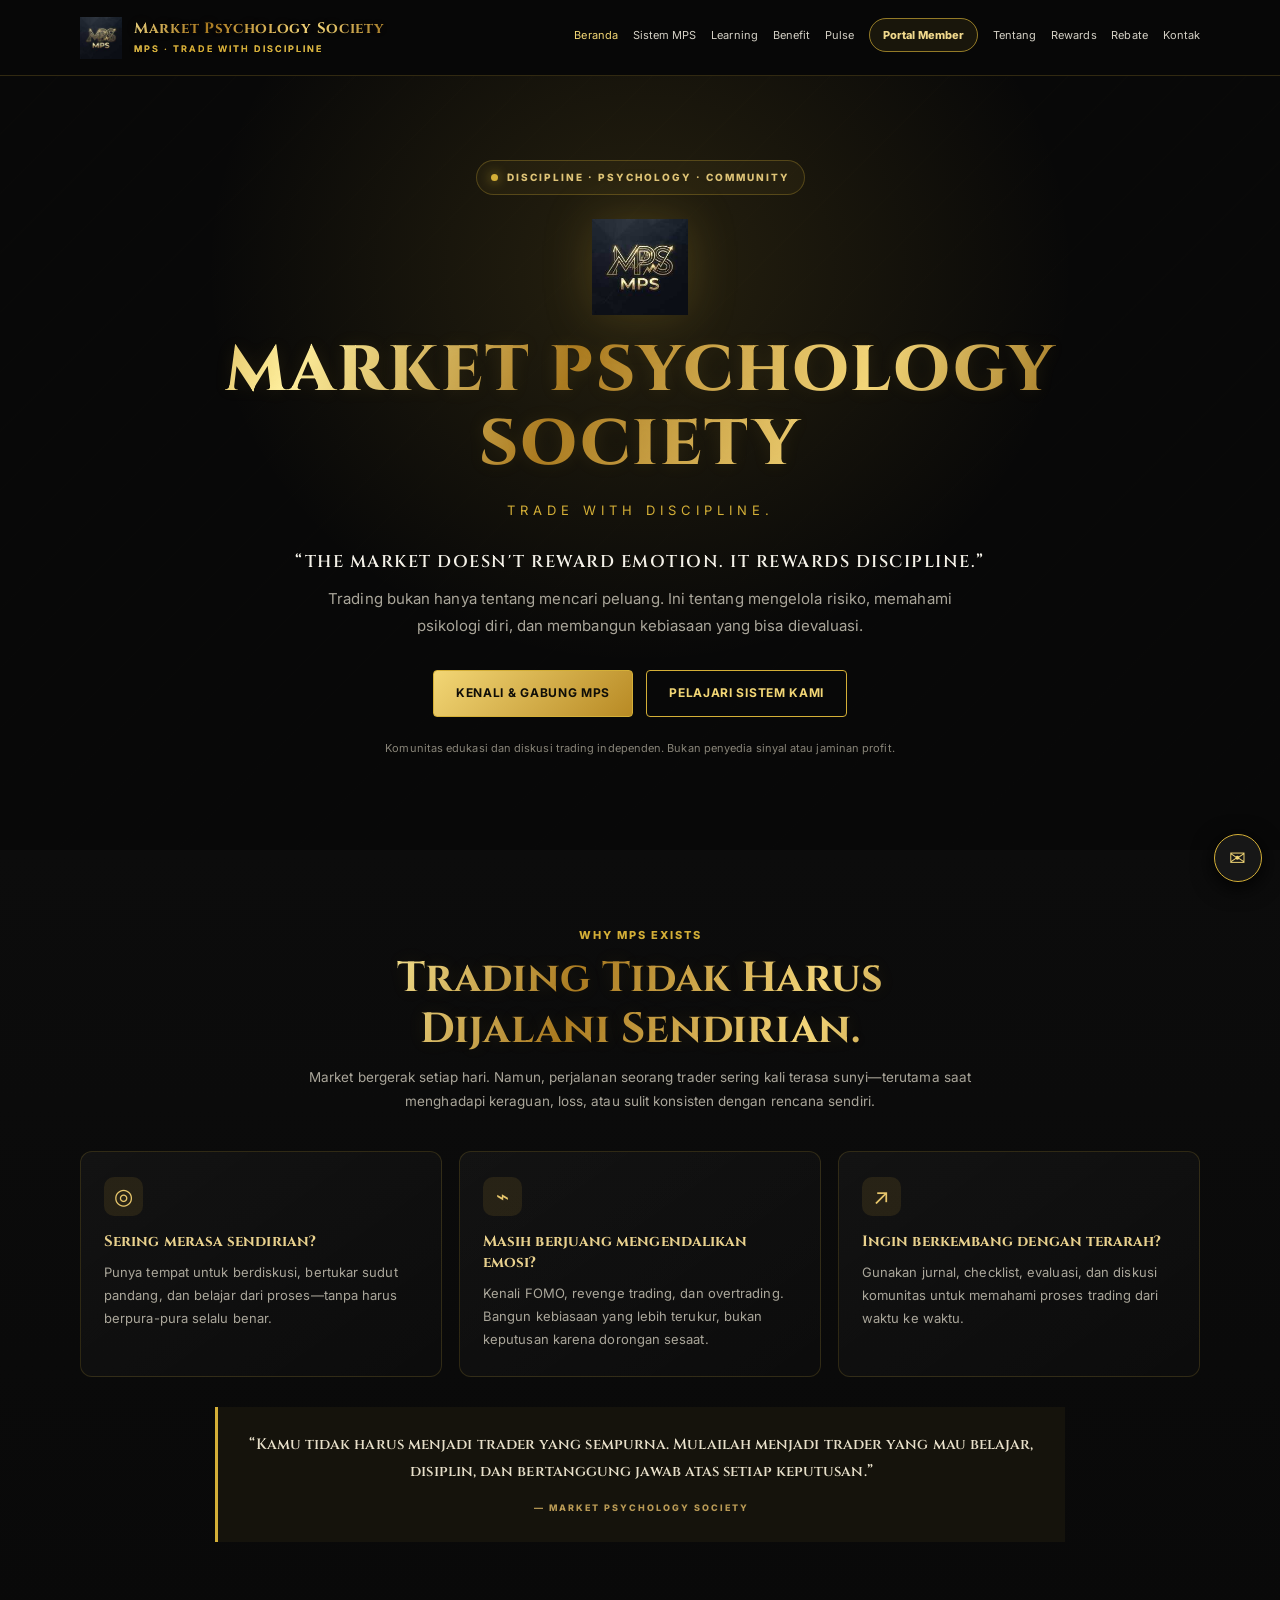
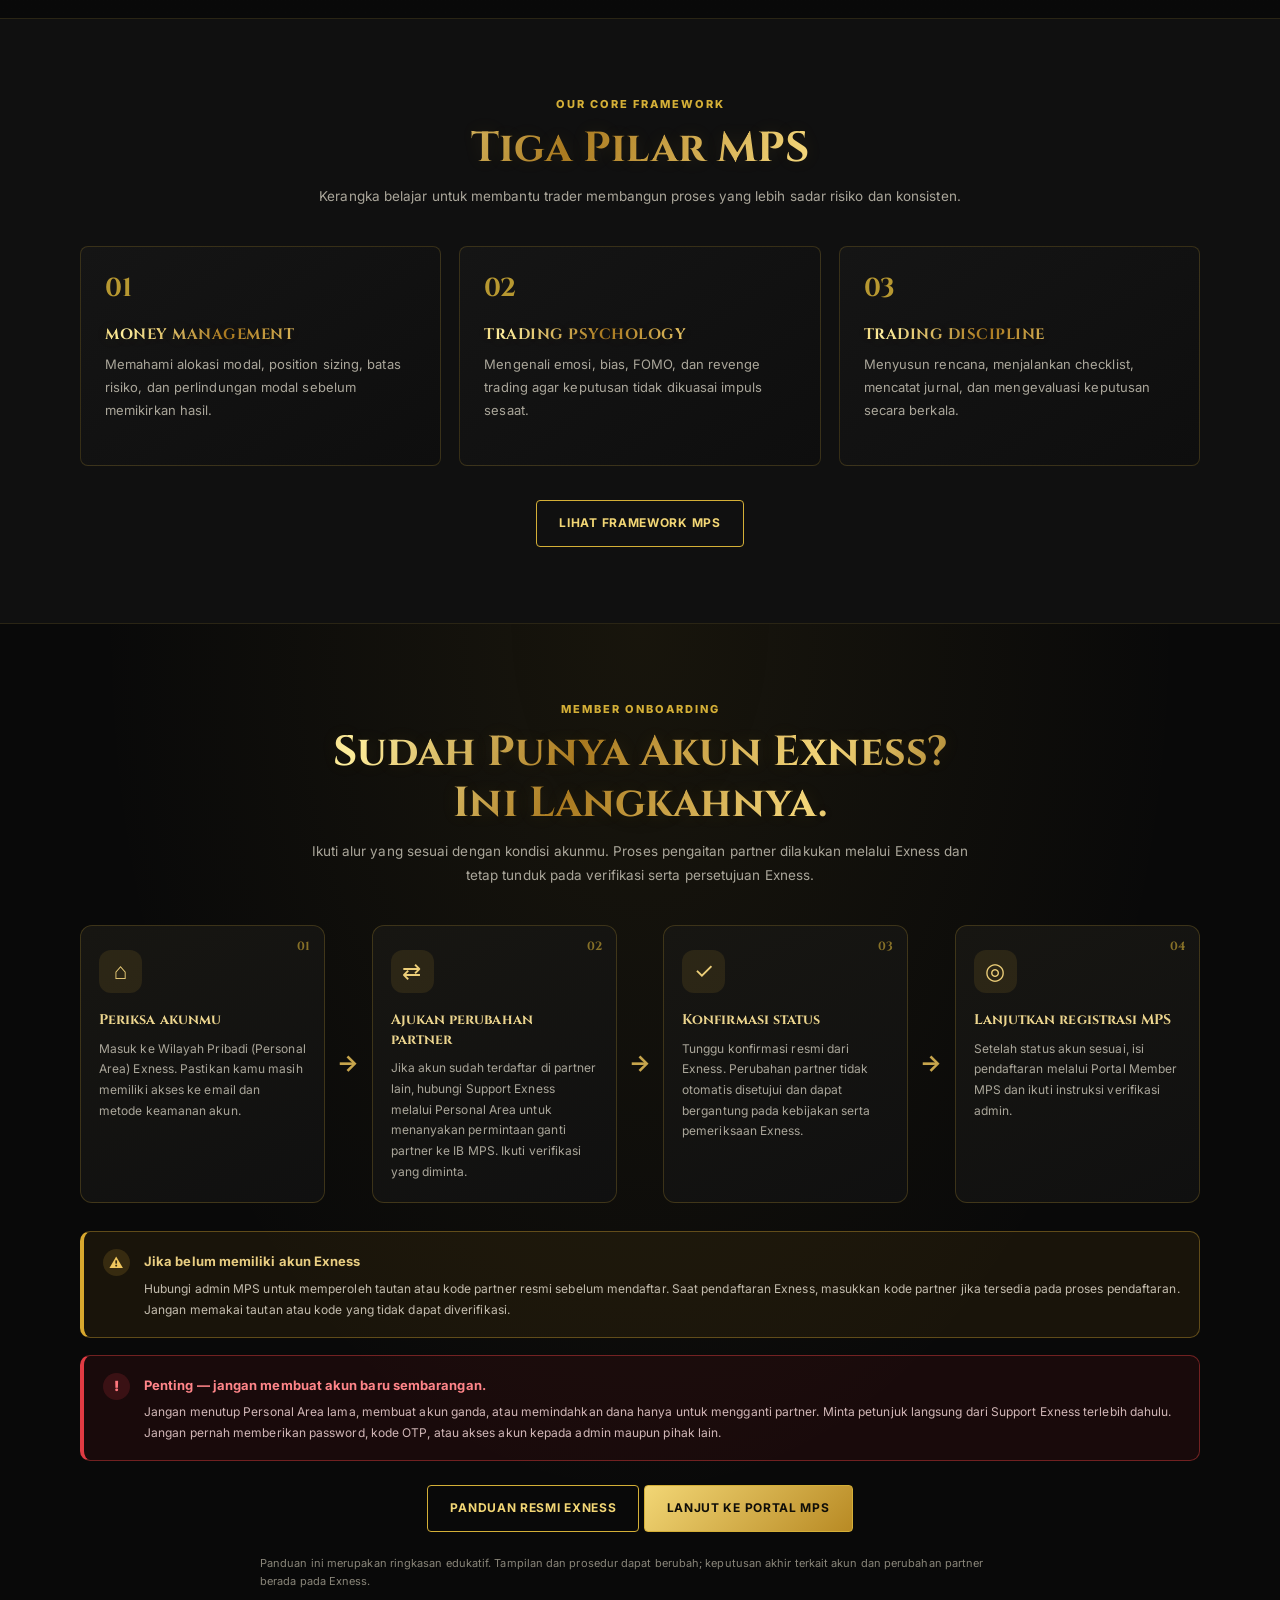
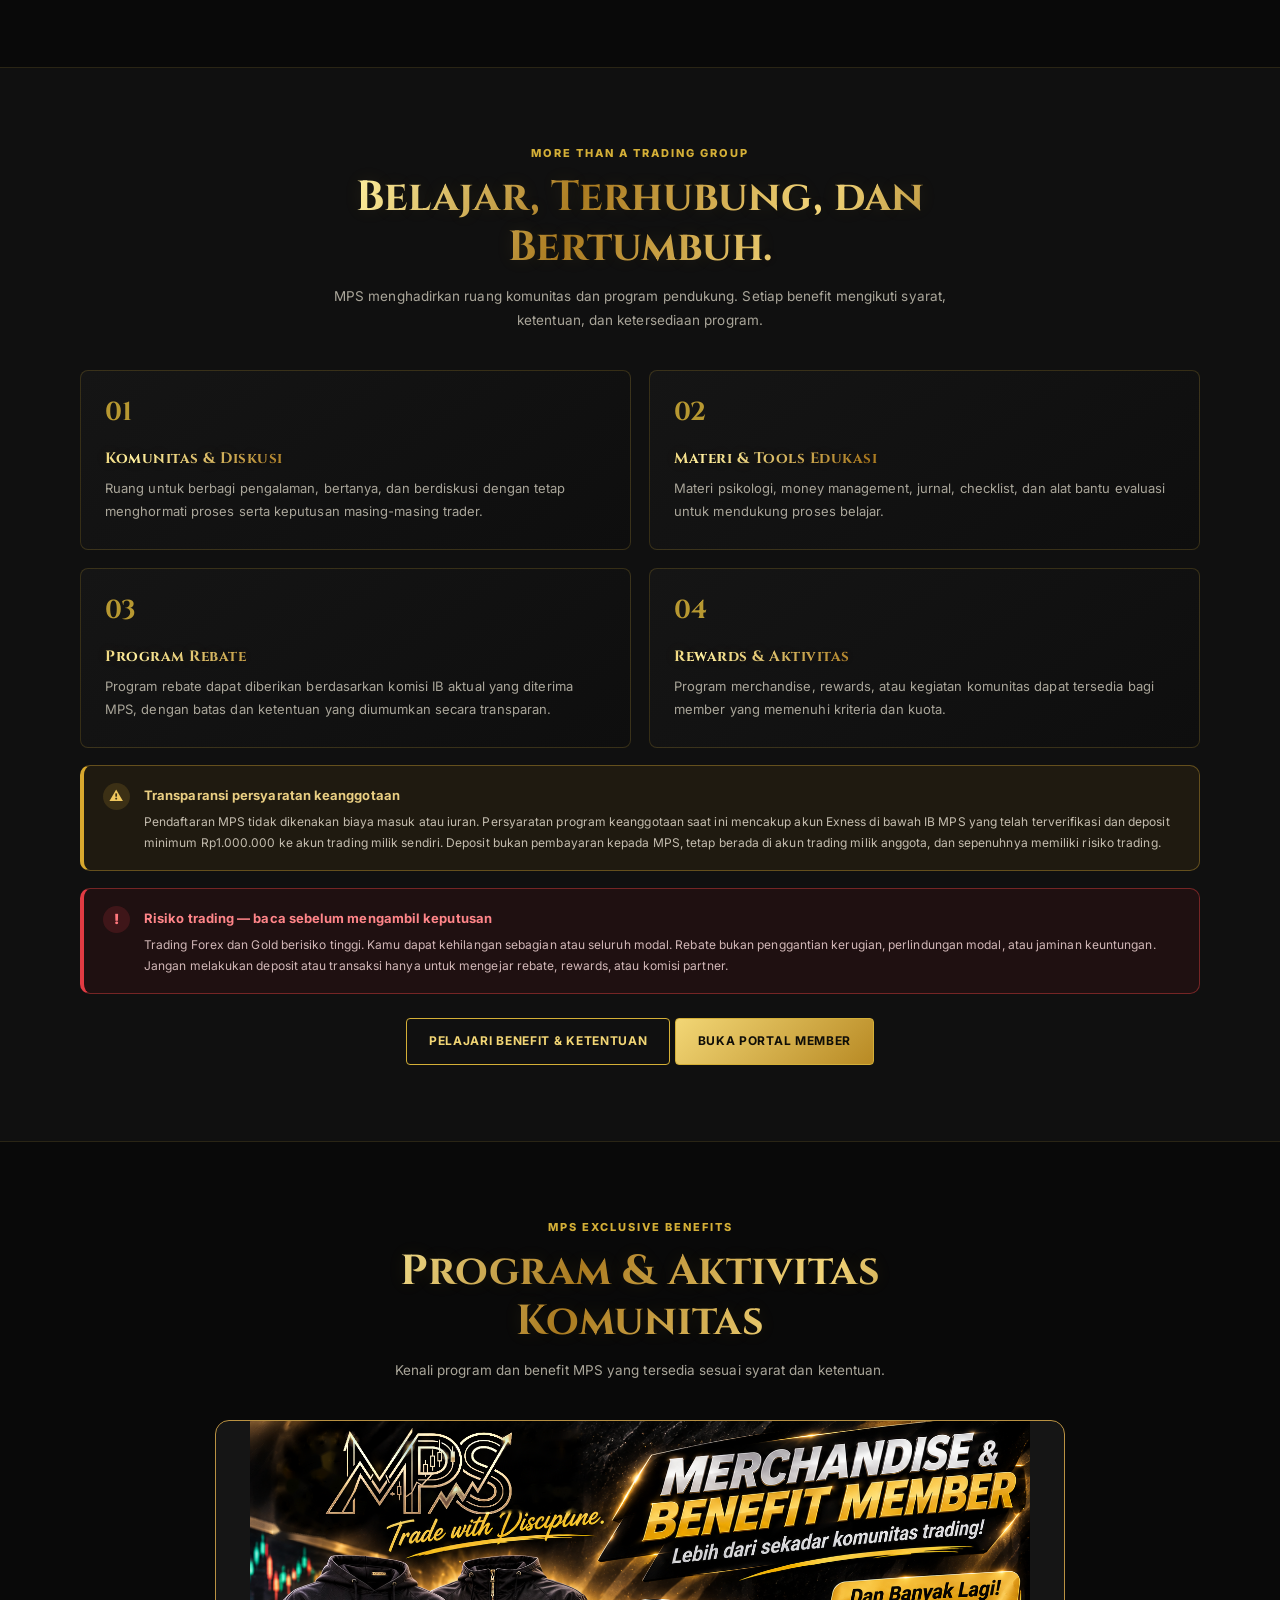
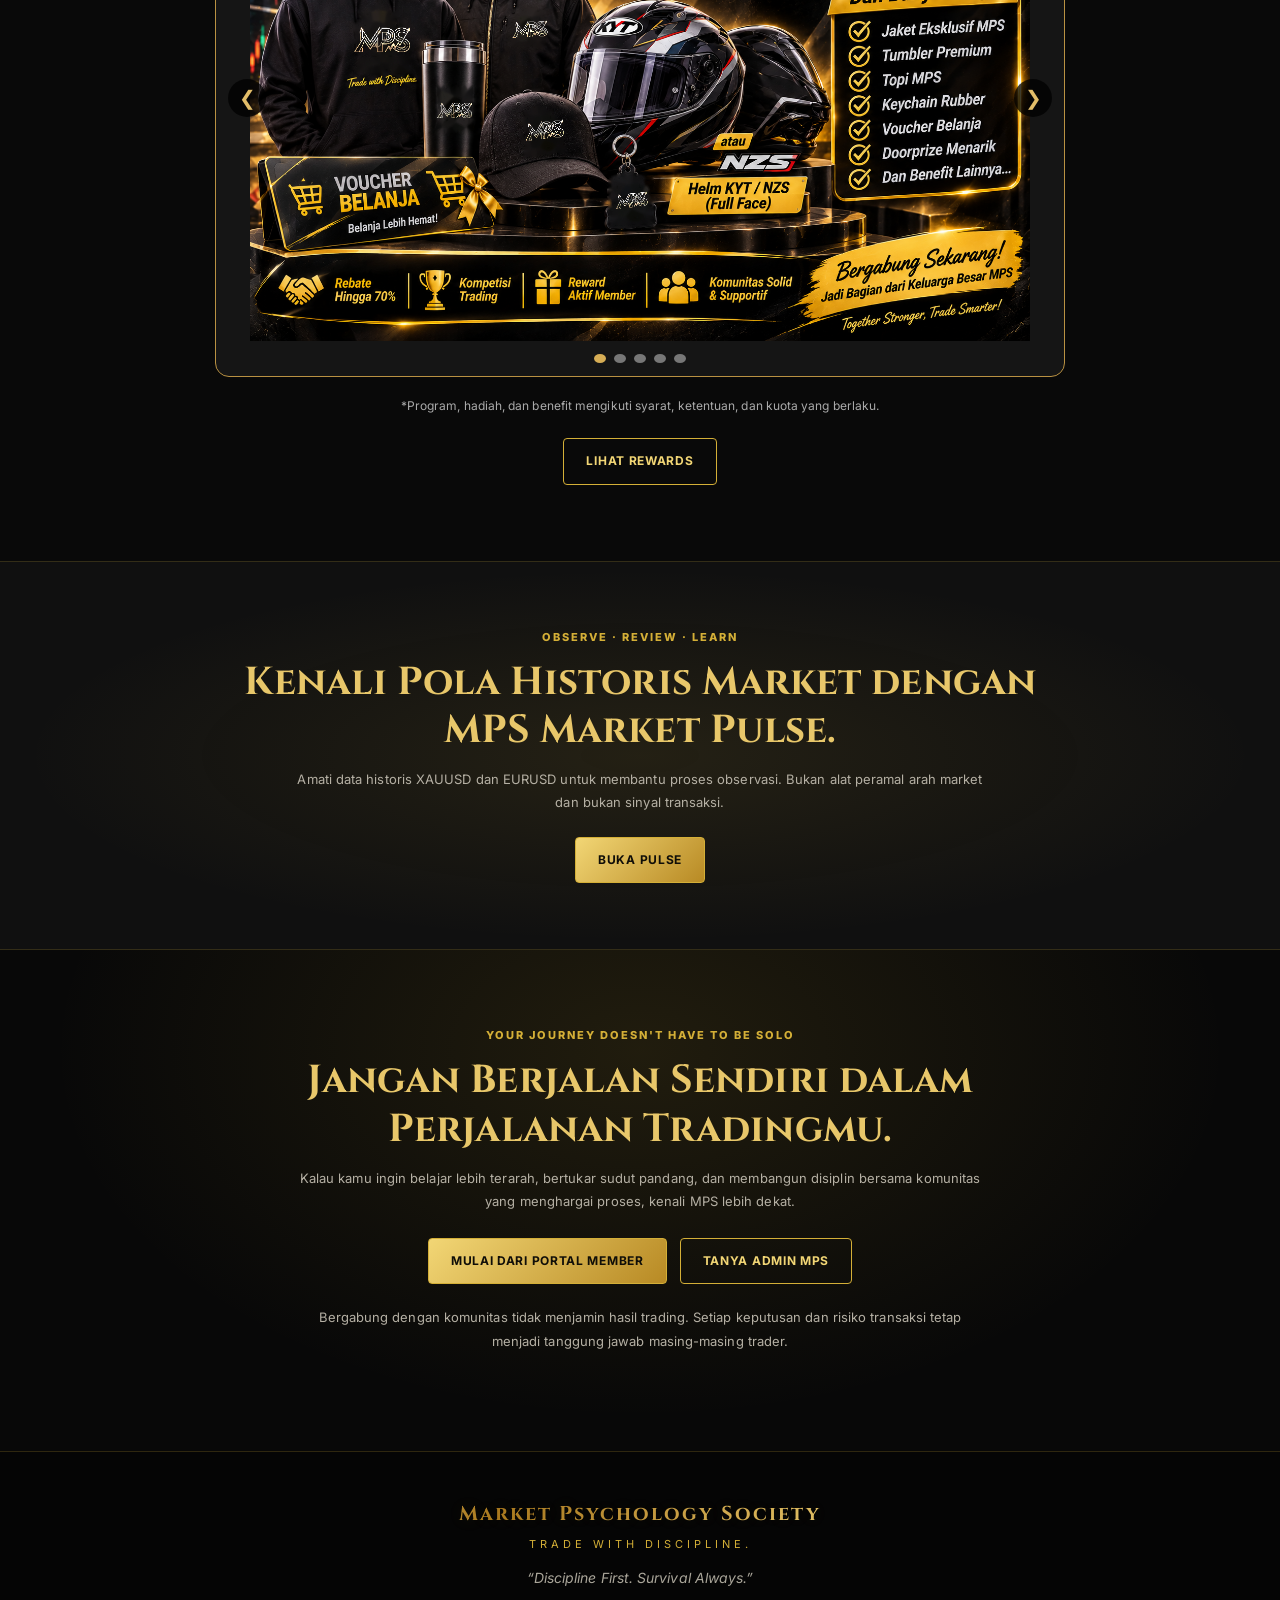
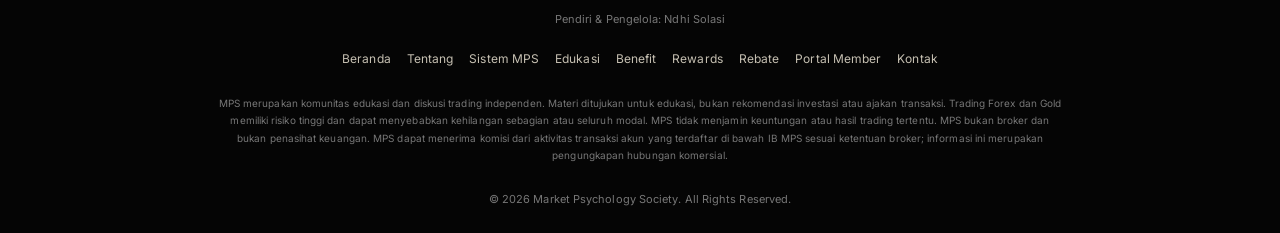
==== index.html @ 280218fa "Gate index.html behind official MPS member access" ====
<!DOCTYPE html>
<html lang="id">
<head>
  <meta charset="UTF-8">
  <meta name="viewport" content="width=device-width, initial-scale=1">
  <meta name="description" content="Market Psychology Society — komunitas edukasi trading yang berfokus pada money management, psikologi, disiplin, dan pertumbuhan bersama.">
  <meta name="theme-color" content="#080808">
  <title>Market Psychology Society | Trade with Discipline</title>
  <link rel="icon" href="assets/favicon.svg?v=20261104-2" type="image/svg+xml">
  <link rel="stylesheet" href="css/style.css?v=mps-home-redesign-1">
</head>
<body>
<nav class="navbar" aria-label="Navigasi utama">
  <a href="index.html" class="nav-brand"><img src="assets/logo.svg?v=20261104-2" alt=""><span><strong>Market Psychology Society</strong><small>MPS · TRADE WITH DISCIPLINE</small></span></a>
  <button class="nav-toggle" id="navToggle" aria-label="Buka menu" aria-expanded="false" aria-controls="navLinks">☰</button>
  <ul class="nav-links" id="navLinks">
    <li><a class="active" href="index.html">Beranda</a></li>
    <li><a href="system.html">Sistem MPS</a></li>
    <li><a href="education.html">Learning</a></li>
    <li><a href="membership.html">Benefit</a></li>
    <li><a href="heatmap.html">Pulse</a></li>
    <li><a class="nav-join" href="member-portal.html">Portal Member</a></li>
    <li><a href="about.html">Tentang</a></li>
    <li><a href="rewards.html">Rewards</a></li>
    <li><a href="rebate.html">Rebate</a></li>
    <li><a href="contact.html">Kontak</a></li>
  </ul>
</nav>

<header class="hero mps-home-hero">
  <div class="hero-content reveal">
    <div class="hero-kicker"><span></span> DISCIPLINE · PSYCHOLOGY · COMMUNITY</div>
    <img src="assets/logo.svg?v=20261104-2" alt="Logo Market Psychology Society" class="hero-logo">
    <h1>MARKET PSYCHOLOGY<br>SOCIETY</h1>
    <div class="tagline">TRADE WITH DISCIPLINE.</div>
    <p class="headline">“THE MARKET DOESN'T REWARD EMOTION. IT REWARDS DISCIPLINE.”</p>
    <p class="desc">Trading bukan hanya tentang mencari peluang. Ini tentang mengelola risiko, memahami psikologi diri, dan membangun kebiasaan yang bisa dievaluasi.</p>
    <div class="hero-btns">
      <a href="member-portal.html" class="btn btn-gold">Kenali & Gabung MPS</a>
      <a href="system.html" class="btn btn-outline">Pelajari Sistem Kami</a>
    </div>
    <p class="hero-footnote">Komunitas edukasi dan diskusi trading independen. Bukan penyedia sinyal atau jaminan profit.</p>
  </div>
</header>

<main>
<section class="mps-intro-section">
  <div class="container">
    <div class="section-head">
      <div class="eyebrow">WHY MPS EXISTS</div>
      <h2>Trading Tidak Harus Dijalani Sendirian.</h2>
      <p>Market bergerak setiap hari. Namun, perjalanan seorang trader sering kali terasa sunyi—terutama saat menghadapi keraguan, loss, atau sulit konsisten dengan rencana sendiri.</p>
    </div>
    <div class="mps-hook-grid">
      <article class="mps-hook-card"><span class="mps-hook-icon">◎</span><h3>Sering merasa sendirian?</h3><p>Punya tempat untuk berdiskusi, bertukar sudut pandang, dan belajar dari proses—tanpa harus berpura-pura selalu benar.</p></article>
      <article class="mps-hook-card"><span class="mps-hook-icon">⌁</span><h3>Masih berjuang mengendalikan emosi?</h3><p>Kenali FOMO, revenge trading, dan overtrading. Bangun kebiasaan yang lebih terukur, bukan keputusan karena dorongan sesaat.</p></article>
      <article class="mps-hook-card"><span class="mps-hook-icon">↗</span><h3>Ingin berkembang dengan terarah?</h3><p>Gunakan jurnal, checklist, evaluasi, dan diskusi komunitas untuk memahami proses trading dari waktu ke waktu.</p></article>
    </div>
    <div class="mps-quote-band"><p>“Kamu tidak harus menjadi trader yang sempurna. Mulailah menjadi trader yang mau belajar, disiplin, dan bertanggung jawab atas setiap keputusan.”</p><span>— MARKET PSYCHOLOGY SOCIETY</span></div>
  </div>
</section>

<section class="mps-pillars-section">
  <div class="container">
    <div class="section-head"><div class="eyebrow">OUR CORE FRAMEWORK</div><h2>Tiga Pilar MPS</h2><p>Kerangka belajar untuk membantu trader membangun proses yang lebih sadar risiko dan konsisten.</p></div>
    <div class="grid grid-3 mps-pillar-grid">
      <article class="card"><div class="card-num">01</div><h3>MONEY MANAGEMENT</h3><p>Memahami alokasi modal, position sizing, batas risiko, dan perlindungan modal sebelum memikirkan hasil.</p></article>
      <article class="card"><div class="card-num">02</div><h3>TRADING PSYCHOLOGY</h3><p>Mengenali emosi, bias, FOMO, dan revenge trading agar keputusan tidak dikuasai impuls sesaat.</p></article>
      <article class="card"><div class="card-num">03</div><h3>TRADING DISCIPLINE</h3><p>Menyusun rencana, menjalankan checklist, mencatat jurnal, dan mengevaluasi keputusan secara berkala.</p></article>
    </div>
    <div class="text-center mt-4"><a href="system.html" class="btn btn-outline">Lihat Framework MPS</a></div>
  </div>
</section>

<section class="mps-exness-section" id="panduan-exness">
  <div class="container">
    <div class="section-head"><div class="eyebrow">MEMBER ONBOARDING</div><h2>Sudah Punya Akun Exness? Ini Langkahnya.</h2><p>Ikuti alur yang sesuai dengan kondisi akunmu. Proses pengaitan partner dilakukan melalui Exness dan tetap tunduk pada verifikasi serta persetujuan Exness.</p></div>
    <div class="mps-route" aria-label="Alur bergabung MPS melalui Exness">
      <article class="mps-route-step"><span class="route-number">01</span><div class="route-symbol">⌂</div><h3>Periksa akunmu</h3><p>Masuk ke Wilayah Pribadi (Personal Area) Exness. Pastikan kamu masih memiliki akses ke email dan metode keamanan akun.</p></article>
      <div class="mps-route-arrow" aria-hidden="true">→</div>
      <article class="mps-route-step"><span class="route-number">02</span><div class="route-symbol">⇄</div><h3>Ajukan perubahan partner</h3><p>Jika akun sudah terdaftar di partner lain, hubungi Support Exness melalui Personal Area untuk menanyakan permintaan ganti partner ke IB MPS. Ikuti verifikasi yang diminta.</p></article>
      <div class="mps-route-arrow" aria-hidden="true">→</div>
      <article class="mps-route-step"><span class="route-number">03</span><div class="route-symbol">✓</div><h3>Konfirmasi status</h3><p>Tunggu konfirmasi resmi dari Exness. Perubahan partner tidak otomatis disetujui dan dapat bergantung pada kebijakan serta pemeriksaan Exness.</p></article>
      <div class="mps-route-arrow" aria-hidden="true">→</div>
      <article class="mps-route-step"><span class="route-number">04</span><div class="route-symbol">◎</div><h3>Lanjutkan registrasi MPS</h3><p>Setelah status akun sesuai, isi pendaftaran melalui Portal Member MPS dan ikuti instruksi verifikasi admin.</p></article>
    </div>
    <div class="mps-soft-alert"><span class="alert-icon">⚠</span><div><strong>Jika belum memiliki akun Exness</strong><p>Hubungi admin MPS untuk memperoleh tautan atau kode partner resmi sebelum mendaftar. Saat pendaftaran Exness, masukkan kode partner jika tersedia pada proses pendaftaran. Jangan memakai tautan atau kode yang tidak dapat diverifikasi.</p></div></div>
    <div class="mps-critical-alert"><span class="alert-icon">!</span><div><strong>Penting — jangan membuat akun baru sembarangan.</strong><p>Jangan menutup Personal Area lama, membuat akun ganda, atau memindahkan dana hanya untuk mengganti partner. Minta petunjuk langsung dari Support Exness terlebih dahulu. Jangan pernah memberikan password, kode OTP, atau akses akun kepada admin maupun pihak lain.</p></div></div>
    <div class="text-center mt-3"><a href="https://get.exness.help/hc/id/articles/360004039971-Mendaftar-akun-Exness" class="btn btn-outline" target="_blank" rel="noopener">Panduan Resmi Exness</a> <a href="member-portal.html" class="btn btn-gold">Lanjut ke Portal MPS</a></div>
    <p class="mps-source-note">Panduan ini merupakan ringkasan edukatif. Tampilan dan prosedur dapat berubah; keputusan akhir terkait akun dan perubahan partner berada pada Exness.</p>
  </div>
</section>

<section class="mps-benefits-section">
  <div class="container">
    <div class="section-head"><div class="eyebrow">MORE THAN A TRADING GROUP</div><h2>Belajar, Terhubung, dan Bertumbuh.</h2><p>MPS menghadirkan ruang komunitas dan program pendukung. Setiap benefit mengikuti syarat, ketentuan, dan ketersediaan program.</p></div>
    <div class="grid grid-2 mps-benefit-grid">
      <article class="card"><div class="card-num">01</div><h3>Komunitas & Diskusi</h3><p>Ruang untuk berbagi pengalaman, bertanya, dan berdiskusi dengan tetap menghormati proses serta keputusan masing-masing trader.</p></article>
      <article class="card"><div class="card-num">02</div><h3>Materi & Tools Edukasi</h3><p>Materi psikologi, money management, jurnal, checklist, dan alat bantu evaluasi untuk mendukung proses belajar.</p></article>
      <article class="card"><div class="card-num">03</div><h3>Program Rebate</h3><p>Program rebate dapat diberikan berdasarkan komisi IB aktual yang diterima MPS, dengan batas dan ketentuan yang diumumkan secara transparan.</p></article>
      <article class="card"><div class="card-num">04</div><h3>Rewards & Aktivitas</h3><p>Program merchandise, rewards, atau kegiatan komunitas dapat tersedia bagi member yang memenuhi kriteria dan kuota.</p></article>
    </div>
    <div class="mps-soft-alert"><span class="alert-icon">⚠</span><div><strong>Transparansi persyaratan keanggotaan</strong><p>Pendaftaran MPS tidak dikenakan biaya masuk atau iuran. Persyaratan program keanggotaan saat ini mencakup akun Exness di bawah IB MPS yang telah terverifikasi dan deposit minimum Rp1.000.000 ke akun trading milik sendiri. Deposit bukan pembayaran kepada MPS, tetap berada di akun trading milik anggota, dan sepenuhnya memiliki risiko trading.</p></div></div>
    <div class="mps-critical-alert"><span class="alert-icon">!</span><div><strong>Risiko trading — baca sebelum mengambil keputusan</strong><p>Trading Forex dan Gold berisiko tinggi. Kamu dapat kehilangan sebagian atau seluruh modal. Rebate bukan penggantian kerugian, perlindungan modal, atau jaminan keuntungan. Jangan melakukan deposit atau transaksi hanya untuk mengejar rebate, rewards, atau komisi partner.</p></div></div>
    <div class="text-center mt-3"><a href="membership.html" class="btn btn-outline">Pelajari Benefit & Ketentuan</a> <a href="member-portal.html" class="btn btn-gold">Buka Portal Member</a></div>
  </div>
</section>

<section class="mps-gallery">
  <div class="container">
    <div class="section-head"><div class="eyebrow">MPS EXCLUSIVE BENEFITS</div><h2>Program & Aktivitas Komunitas</h2><p>Kenali program dan benefit MPS yang tersedia sesuai syarat dan ketentuan.</p></div>
    <div class="mps-slider" id="mpsSlider">
      <div class="mps-slides">
        <img src="assets/MPS_logo_baru_1.png" alt="Program dan merchandise MPS">
        <img src="assets/MPS_logo_baru_2.png" alt="Program dan merchandise MPS">
        <img src="assets/MPS_logo_baru_3.png" alt="Program dan merchandise MPS">
        <img src="assets/MPS_logo_baru_4.png" alt="Program dan merchandise MPS">
        <img src="assets/MPS_logo_baru_5.png" alt="Voucher dan hadiah program MPS">
      </div>
      <button class="mps-arrow mps-prev" type="button" aria-label="Gambar sebelumnya">&#10094;</button>
      <button class="mps-arrow mps-next" type="button" aria-label="Gambar berikutnya">&#10095;</button>
      <div class="mps-dots"></div>
    </div>
    <p class="mps-gallery-note">*Program, hadiah, dan benefit mengikuti syarat, ketentuan, dan kuota yang berlaku.</p>
    <div class="text-center"><a href="rewards.html" class="btn btn-outline">Lihat Rewards</a></div>
  </div>
</section>

<section class="mps-pulse-section">
  <div class="container text-center">
    <div class="eyebrow">OBSERVE · REVIEW · LEARN</div>
    <h2>Kenali Pola Historis Market dengan MPS Market Pulse.</h2>
    <p>Amati data historis XAUUSD dan EURUSD untuk membantu proses observasi. Bukan alat peramal arah market dan bukan sinyal transaksi.</p>
    <a href="heatmap.html" class="btn btn-gold">Buka Pulse</a>
  </div>
</section>

<section class="mps-final-cta">
  <div class="container text-center">
    <div class="eyebrow">YOUR JOURNEY DOESN'T HAVE TO BE SOLO</div>
    <h2>Jangan Berjalan Sendiri dalam Perjalanan Tradingmu.</h2>
    <p>Kalau kamu ingin belajar lebih terarah, bertukar sudut pandang, dan membangun disiplin bersama komunitas yang menghargai proses, kenali MPS lebih dekat.</p>
    <div class="hero-btns"><a href="member-portal.html" class="btn btn-gold">Mulai dari Portal Member</a><a href="contact.html" class="btn btn-outline">Tanya Admin MPS</a></div>
    <p class="mps-source-note">Bergabung dengan komunitas tidak menjamin hasil trading. Setiap keputusan dan risiko transaksi tetap menjadi tanggung jawab masing-masing trader.</p>
  </div>
</section>
</main>

<footer class="footer">
  <div class="footer-brand" data-brand="name">Market Psychology Society</div>
  <div class="footer-tag" data-brand="tagline">TRADE WITH DISCIPLINE.</div>
  <div class="footer-quote">“Discipline First. Survival Always.”</div>
  <div class="footer-copy">Pendiri &amp; Pengelola: Ndhi Solasi</div>
  <div class="footer-links"><a href="index.html">Beranda</a><a href="about.html">Tentang</a><a href="system.html">Sistem MPS</a><a href="education.html">Edukasi</a><a href="membership.html">Benefit</a><a href="rewards.html">Rewards</a><a href="rebate.html">Rebate</a><a href="member-portal.html">Portal Member</a><a href="contact.html">Kontak</a></div>
  <p class="footer-disclaimer">MPS merupakan komunitas edukasi dan diskusi trading independen. Materi ditujukan untuk edukasi, bukan rekomendasi investasi atau ajakan transaksi. Trading Forex dan Gold memiliki risiko tinggi dan dapat menyebabkan kehilangan sebagian atau seluruh modal. MPS tidak menjamin keuntungan atau hasil trading tertentu. MPS bukan broker dan bukan penasihat keuangan. MPS dapat menerima komisi dari aktivitas transaksi akun yang terdaftar di bawah IB MPS sesuai ketentuan broker; informasi ini merupakan pengungkapan hubungan komersial.</p>
  <div class="footer-copy" id="year">© 2026 Market Psychology Society. All Rights Reserved.</div>
</footer>
<div class="float-chat"><a href="mailto:ndhisolasi.music@gmail.com" aria-label="Hubungi MPS melalui Email">✉</a></div>
<script src="config.js"></script>
<script src="js/main.js"></script>
</body>
</html>
---- css/style.css ----
@import url('https://fonts.googleapis.com/css2?family=Cinzel:wght@600;700;800&family=Inter:wght@400;500;600;700;800&display=swap');
:root{--bg:#080808;--panel:#111;--panel2:#171717;--gold:#d4af37;--gold2:#f2d675;--text:#f4f1e8;--muted:#aaa69a;--line:rgba(212,175,55,.2);--max:1120px;--head:'Cinzel',serif;--body:'Inter',sans-serif}
*{box-sizing:border-box}html{scroll-behavior:smooth}body{margin:0;background:var(--bg);color:var(--text);font:400 15px/1.7 var(--body)}a{color:inherit;text-decoration:none}img{max-width:100%;display:block}button,input,textarea,select{font:inherit}.container{width:min(var(--max),calc(100% - 40px));margin:auto}.navbar{height:76px;position:sticky;top:0;z-index:20;display:flex;align-items:center;justify-content:space-between;padding:0 max(20px,calc((100% - var(--max))/2));background:rgba(8,8,8,.94);border-bottom:1px solid var(--line);backdrop-filter:blur(14px)}.nav-brand{display:flex;align-items:center;gap:10px;font:700 20px var(--head);letter-spacing:2px;color:var(--gold2)}.nav-brand img{width:42px;height:42px}.nav-links{display:flex;align-items:center;gap:19px;list-style:none;padding:0;margin:0}.nav-links a{font-size:12px;color:#d4d0c5;transition:.2s}.nav-links a:hover,.nav-links a.active{color:var(--gold2)}.nav-toggle{display:none;background:none;border:1px solid var(--line);color:var(--gold2);border-radius:8px;padding:7px 11px;font-size:20px}.hero{min-height:610px;display:grid;place-items:center;text-align:center;padding:90px 20px;background:radial-gradient(ellipse at 50% 25%,rgba(212,175,55,.15),transparent 48%),linear-gradient(rgba(8,8,8,.7),rgba(8,8,8,.98)),repeating-linear-gradient(135deg,transparent 0 40px,rgba(212,175,55,.025) 41px 42px)}.hero-content{max-width:850px}.hero-logo{width:112px;margin:0 auto 22px;filter:drop-shadow(0 0 24px rgba(212,175,55,.2))}.hero h1{font:800 clamp(32px,6vw,64px)/1.15 var(--head);letter-spacing:2px;margin:0;color:var(--gold2)}.tagline{letter-spacing:5px;font-size:13px;color:var(--gold);margin:17px 0}.headline{font:600 clamp(13px,2vw,17px) var(--head);letter-spacing:1.5px;margin:28px 0 12px}.desc{color:var(--muted);max-width:680px;margin:0 auto}.hero-btns{display:flex;justify-content:center;gap:13px;flex-wrap:wrap;margin-top:30px}.btn{display:inline-flex;justify-content:center;align-items:center;padding:12px 22px;border-radius:4px;font-weight:700;font-size:12px;letter-spacing:.7px;text-transform:uppercase;border:1px solid var(--gold);transition:.2s;cursor:pointer}.btn-gold{background:linear-gradient(135deg,var(--gold2),#b88a24);color:#100e08}.btn-outline{color:var(--gold2);background:transparent}.btn:hover{transform:translateY(-2px);box-shadow:0 8px 24px rgba(212,175,55,.13)}section{padding:76px 0}.section-head{text-align:center;max-width:720px;margin:0 auto 38px}.eyebrow,.badge{color:var(--gold);font-size:11px;font-weight:800;letter-spacing:2px;text-transform:uppercase}.section-head h2,.page-head h1{font:700 clamp(27px,4vw,42px)/1.2 var(--head);margin:10px 0;color:var(--gold2)}.section-head p,.muted{color:var(--muted)}.grid{display:grid;gap:18px}.grid-2{grid-template-columns:repeat(2,minmax(0,1fr))}.grid-3{grid-template-columns:repeat(3,minmax(0,1fr))}.card{background:linear-gradient(145deg,#151515,#0e0e0e);border:1px solid var(--line);padding:27px;border-radius:8px}.card-num{font:700 26px var(--head);color:var(--gold);opacity:.85}.card h3{font:700 16px var(--head);color:var(--gold2);letter-spacing:.5px}.card p{color:var(--muted);margin-bottom:0}.page-head{text-align:center;padding:75px 20px 55px;background:radial-gradient(ellipse at top,rgba(212,175,55,.12),transparent 60%);border-bottom:1px solid var(--line)}.page-head p{color:var(--muted);max-width:720px;margin:12px auto 0}.content{max-width:850px;margin:auto}.content h2,.content h3{color:var(--gold2);font-family:var(--head)}.content p,.content li{color:#c7c2b6}.content ul{padding-left:22px}.notice{border-left:3px solid var(--gold);background:rgba(212,175,55,.07);padding:17px 20px;color:#d7d0bc;border-radius:0 6px 6px 0;margin:22px 0}.pill{display:inline-block;border:1px solid var(--line);padding:5px 10px;border-radius:30px;color:var(--gold2);font-size:11px}.text-center{text-align:center}.mt-3{margin-top:24px}.mt-4{margin-top:34px}.split{display:grid;grid-template-columns:1.2fr .8fr;gap:30px;align-items:start}.form-card{max-width:720px;margin:auto;background:var(--panel);border:1px solid var(--line);padding:28px;border-radius:8px}.field{margin-bottom:17px}.field label{display:block;font-weight:600;font-size:13px;margin-bottom:6px}.field input,.field textarea,.field select{width:100%;background:#090909;color:var(--text);border:1px solid #39352a;border-radius:5px;padding:12px;outline:none}.field input:focus,.field textarea:focus,.field select:focus{border-color:var(--gold)}.field textarea{min-height:110px;resize:vertical}.checkline{display:flex;gap:10px;align-items:flex-start;color:var(--muted);font-size:12px}.checkline input{margin-top:5px}.form-message{margin-top:16px;padding:12px;border-radius:5px;display:none}.form-message.show{display:block}.form-message.info{background:#18202a;color:#cfe1f4}.form-message.error{background:#2a1717;color:#ffcccc}.form-message.success{background:#14251a;color:#c8f0d2}.contact-link{display:block;padding:15px;border:1px solid var(--line);border-radius:6px;margin:10px 0;color:var(--gold2)}.float-chat{position:fixed;right:18px;bottom:18px;z-index:15}.float-chat a{display:grid;place-items:center;width:48px;height:48px;border-radius:50%;background:#171717;border:1px solid var(--gold);color:var(--gold2);font-size:20px;box-shadow:0 5px 22px #000}.footer{padding:48px 20px 25px;border-top:1px solid var(--line);background:#050505;text-align:center}.footer-brand{font:700 20px var(--head);color:var(--gold2);letter-spacing:2px}.footer-tag{font-size:11px;letter-spacing:4px;color:var(--gold);margin-top:8px}.footer-quote{color:var(--muted);font-style:italic;margin:12px 0 20px}.footer-links{display:flex;justify-content:center;gap:16px;flex-wrap:wrap;margin:20px auto}.footer-links a{font-size:12px;color:#c6c0b2}.footer-disclaimer{max-width:850px;margin:25px auto;color:#777;font-size:10px;line-height:1.7}.footer-copy{font-size:11px;color:#777}.reveal{animation:fade .7s ease both}@keyframes fade{from{opacity:0;transform:translateY(12px)}to{opacity:1;transform:none}}:focus-visible{outline:2px solid var(--gold2);outline-offset:3px}
@media(max-width:900px){.nav-toggle{display:block}.nav-links{display:none;position:absolute;top:75px;left:0;right:0;background:#0b0b0b;border-bottom:1px solid var(--line);padding:15px 22px 22px;flex-direction:column;align-items:flex-start;gap:13px}.nav-links.open{display:flex}.grid-3{grid-template-columns:1fr 1fr}.navbar{padding:0 20px}}
@media(max-width:620px){.container{width:min(100% - 30px,var(--max))}.hero{min-height:560px;padding:70px 18px}.grid-2,.grid-3,.split{grid-template-columns:1fr}section{padding:58px 0}.card{padding:22px}.form-card{padding:20px}.tagline{letter-spacing:3px}.footer-links{gap:12px}}
@media(prefers-reduced-motion:reduce){*,*::before,*::after{scroll-behavior:auto!important;animation-duration:.01ms!important;animation-iteration-count:1!important;transition-duration:.01ms!important}}
/* MPS CAROUSEL */
.mps-slider {
  position: relative;
  width: 100%;
  max-width: 850px;
  margin: 0 auto 18px;
  overflow: hidden;
  border: 1px solid #b99142;
  border-radius: 14px;
  background: #151515;
}

.mps-slides {
  display: flex;
  width: 100%;
  transition: transform .6s ease;
}

.mps-slides img {
  flex: 0 0 100%;
  min-width: 100%;
  width: 100%;
  height: auto;
  max-height: 520px;
  object-fit: contain;
  display: block;
}

.mps-arrow {
  position: absolute;
  top: 50%;
  transform: translateY(-50%);
  z-index: 2;
  border: 0;
  border-radius: 50%;
  width: 38px;
  height: 38px;
  background: rgba(0,0,0,.75);
  color: #e2bd69;
  font-size: 20px;
  cursor: pointer;
}

.mps-prev { left: 12px; }
.mps-next { right: 12px; }

.mps-dots {
  display: flex;
  justify-content: center;
  gap: 8px;
  padding: 13px;
}

.mps-dot {
  width: 9px;
  height: 9px;
  border: 0;
  border-radius: 50%;
  background: #777;
  cursor: pointer;
}

.mps-dot.active {
  background: #d6ad55;
}

.mps-gallery-note {
  text-align: center;
  color: #aaa;
  font-size: 12px;
  margin-bottom: 22px;
}

@media (max-width: 600px) {
  .mps-gallery { padding: 45px 0; }
  .mps-arrow {
    width: 32px;
    height: 32px;
  }
}
/* MPS WARNING BOX */
.mps-warning {
  background: rgba(120, 20, 20, 0.07);
  border: 1px solid rgba(220, 38, 38, 0.55);
  border-left: 4px solid #dc2626;
  border-radius: 10px;
  padding: 16px 18px;
  margin: 24px 0;
  font-size: 0.88rem;
  line-height: 1.7;
}

.mps-warning h3 {
  color: #ef4444;
  font-size: 0.95rem;
  font-weight: 800;
  margin: 0 0 12px;
}

.mps-warning p,
.mps-warning li {
  font-size: 0.84rem;
}

.mps-warning .warning-highlight {
  color: #ef4444;
  font-weight: 800;
}

.mps-warning ul {
  padding-left: 20px;
}

.mps-warning li {
  margin-bottom: 6px;
}


/* MPS GOLD METALLIC SHINE — headings and brand titles only */
.hero h1,
.section-head h2,
.page-head h1,
.card h3,
.content h2,
.content h3,
.nav-brand,
.footer-brand {
  color: #e8c76a;
  background: linear-gradient(
    110deg,
    #8f681d 0%,
    #d5ad4e 18%,
    #fff2b0 34%,
    #c99b35 48%,
    #fff0a0 57%,
    #a97920 72%,
    #f4d77c 88%,
    #9b711f 100%
  );
  background-size: 220% 100%;
  background-position: 100% 50%;
  -webkit-background-clip: text;
  background-clip: text;
  -webkit-text-fill-color: transparent;
  animation: mps-gold-shine 7s ease-in-out infinite;
  text-shadow: 0 0 18px rgba(212, 175, 55, .10);
}

@keyframes mps-gold-shine {
  0%, 15% { background-position: 100% 50%; }
  65%, 100% { background-position: 0% 50%; }
}

@media (prefers-reduced-motion: reduce) {
  .hero h1,
  .section-head h2,
  .page-head h1,
  .card h3,
  .content h2,
  .content h3,
  .nav-brand,
  .footer-brand {
    animation: none;
    background-position: 50% 50%;
  }
}

/* Brand refinement — keep the full society name visible */
.nav-brand{gap:12px;letter-spacing:.5px;max-width:min(48vw,330px)}
.nav-brand span{display:flex;flex-direction:column;line-height:1.2}
.nav-brand strong{font:700 clamp(11px,1.2vw,15px)/1.25 var(--head);letter-spacing:.7px;white-space:normal}
.nav-brand small{font:600 9px/1.5 var(--body);letter-spacing:2px;color:var(--gold);-webkit-text-fill-color:var(--gold);margin-top:3px}
.form-intro{max-width:720px;margin:0 auto 18px;text-align:center;padding:25px 20px;border:1px solid var(--line);border-radius:10px;background:radial-gradient(ellipse at top,rgba(212,175,55,.10),transparent 70%),#101010}
.form-intro h2{font:700 clamp(20px,4vw,29px)/1.25 var(--head);color:var(--gold2);margin:12px 0 8px}
.form-intro p{color:var(--muted);margin:0 auto;max-width:560px}
.form-steps{display:flex;justify-content:center;gap:9px;flex-wrap:wrap;margin-top:18px}
.form-steps span{border:1px solid var(--line);border-radius:30px;padding:6px 11px;font-size:10px;color:var(--muted)}
.form-steps span.active{border-color:var(--gold);color:var(--gold2);background:rgba(212,175,55,.08)}
.form-card{box-shadow:0 18px 55px rgba(0,0,0,.25)}
.form-card .btn:disabled{opacity:.55;cursor:wait;transform:none}
@media(max-width:620px){.nav-brand{max-width:68vw}.nav-brand strong{font-size:10px}.nav-brand img{width:36px;height:36px}}


/* JOIN PAGE — animated membership spotlight */
.join-spotlight{position:relative;isolation:isolate;overflow:hidden;margin:0;padding:58px 20px 54px;text-align:center;background:radial-gradient(ellipse at 50% 45%,rgba(212,175,55,.16),transparent 62%),linear-gradient(180deg,#0a0a0a,#10100d 52%,#080808);border-bottom:1px solid var(--line)}
.join-spotlight-inner{position:relative;z-index:2;max-width:760px;margin:auto}
.join-live{display:inline-flex;align-items:center;gap:9px;padding:7px 13px;border:1px solid rgba(212,175,55,.38);border-radius:40px;color:var(--gold2);font-size:10px;font-weight:800;letter-spacing:2px;background:rgba(212,175,55,.07)}
.join-live span{width:7px;height:7px;border-radius:50%;background:#8ed69a;box-shadow:0 0 0 0 rgba(142,214,154,.55);animation:join-pulse 1.8s infinite}
.join-spotlight h2{font:700 clamp(24px,4.5vw,39px)/1.2 var(--head);color:var(--gold2);margin:18px 0 12px}
.join-spotlight p{max-width:570px;margin:0 auto;color:#bdb6a6}
.join-cta{gap:12px;margin-top:25px;min-height:52px;padding:14px 25px;border-radius:6px;box-shadow:0 0 0 0 rgba(212,175,55,.38);animation:join-cta-glow 2.8s infinite}
.join-cta:hover{transform:translateY(-4px) scale(1.025);box-shadow:0 12px 32px rgba(212,175,55,.28)}
.join-cta-arrow{display:inline-block;transition:transform .2s}
.join-cta:hover .join-cta-arrow{transform:translateX(5px)}
.join-perks{display:flex;justify-content:center;gap:10px 22px;flex-wrap:wrap;margin-top:22px;color:#c5bfae;font-size:11px}
.join-perks span{white-space:nowrap}
.join-orbit{position:absolute;z-index:1;width:260px;height:260px;border:1px solid rgba(212,175,55,.10);border-radius:50%;pointer-events:none}
.join-orbit-one{left:-130px;top:-115px;box-shadow:0 0 0 28px rgba(212,175,55,.018),0 0 0 56px rgba(212,175,55,.012);animation:join-drift 12s ease-in-out infinite alternate}
.join-orbit-two{right:-145px;bottom:-170px;width:330px;height:330px;box-shadow:0 0 0 32px rgba(212,175,55,.018);animation:join-drift 15s ease-in-out infinite alternate-reverse}
@keyframes join-pulse{0%{box-shadow:0 0 0 0 rgba(142,214,154,.5)}70%{box-shadow:0 0 0 8px rgba(142,214,154,0)}100%{box-shadow:0 0 0 0 rgba(142,214,154,0)}}
@keyframes join-cta-glow{0%,100%{box-shadow:0 0 0 0 rgba(212,175,55,0)}50%{box-shadow:0 0 22px 2px rgba(212,175,55,.20)}}
@keyframes join-drift{from{transform:translate3d(0,0,0) rotate(0)}to{transform:translate3d(18px,14px,0) rotate(12deg)}}
@media(max-width:620px){.join-spotlight{padding:43px 18px}.join-cta{width:100%;max-width:330px}.join-perks{gap:8px 13px;font-size:10px}}
@media(prefers-reduced-motion:reduce){.join-live span,.join-cta,.join-orbit-one,.join-orbit-two{animation:none!important}}


/* MPS RED LIVE CTA — visual effect only; preserve existing dimensions and behavior */
.btn-gold[href="join.html"],
.join-cta,
#joinForm button[type="submit"],
#step2Next a.btn-gold {
  position: relative;
  isolation: isolate;
  overflow: hidden;
  color: #fff;
  border-color: #ff4545;
  background: linear-gradient(135deg, #ff5555 0%, #d90018 48%, #8f0012 100%);
  box-shadow: 0 0 0 0 rgba(255, 35, 55, .42), 0 0 14px rgba(220, 0, 25, .24);
  animation: mps-red-pulse 2.2s ease-in-out infinite;
}
.btn-gold[href="join.html"]::after,
.join-cta::after,
#joinForm button[type="submit"]::after,
#step2Next a.btn-gold::after {
  content: "";
  position: absolute;
  z-index: -1;
  top: -60%;
  left: -75%;
  width: 48%;
  height: 220%;
  transform: rotate(22deg);
  background: linear-gradient(90deg, transparent, rgba(255,255,255,.42), transparent);
  animation: mps-red-shine 3.4s ease-in-out infinite;
  pointer-events: none;
}
.btn-gold[href="join.html"]:hover,
.join-cta:hover,
#joinForm button[type="submit"]:hover,
#step2Next a.btn-gold:hover {
  color: #fff;
  border-color: #ff7777;
  background: linear-gradient(135deg, #ff7777 0%, #ed102c 50%, #a90018 100%);
  box-shadow: 0 0 24px rgba(255, 25, 50, .42);
}
@keyframes mps-red-pulse {
  0%, 100% { box-shadow: 0 0 0 0 rgba(255, 35, 55, .12), 0 0 12px rgba(220, 0, 25, .20); }
  50% { box-shadow: 0 0 0 7px rgba(255, 35, 55, 0), 0 0 23px rgba(255, 0, 35, .42); }
}
@keyframes mps-red-shine {
  0%, 28% { left: -75%; }
  65%, 100% { left: 140%; }
}
@media (prefers-reduced-motion: reduce) {
  .btn-gold[href="join.html"],
  .join-cta,
  #joinForm button[type="submit"],
  #step2Next a.btn-gold,
  .btn-gold[href="join.html"]::after,
  .join-cta::after,
  #joinForm button[type="submit"]::after,
  #step2Next a.btn-gold::after { animation: none !important; }
}


/* MPS RED + GOLD PRESSING CTA — preserve layout dimensions */
.btn-gold[href="join.html"],
.join-cta,
#joinForm button[type="submit"],
#step2Next a.btn-gold {
  border-radius: 999px;
  border: 1px solid #f0c96a;
  color: #fff8e8;
  background: linear-gradient(115deg, #8e1019 0%, #d7192d 38%, #b98224 72%, #f3d47b 100%);
  background-size: 180% 180%;
  box-shadow: 0 0 0 1px rgba(239,195,87,.25), 0 0 13px rgba(220,25,43,.32), 0 0 20px rgba(212,175,55,.16);
  animation: mps-gold-red-beat 2s ease-in-out infinite;
}
.btn-gold[href="join.html"]::before,
.join-cta::before,
#joinForm button[type="submit"]::before,
#step2Next a.btn-gold::before {
  content: "👆";
  position: absolute;
  z-index: 3;
  top: -23px;
  right: 15px;
  font-size: 19px;
  line-height: 1;
  filter: drop-shadow(0 2px 2px rgba(0,0,0,.7));
  pointer-events: none;
  animation: mps-finger-press 1.5s ease-in-out infinite;
}
.btn-gold[href="join.html"]:hover,
.join-cta:hover,
#joinForm button[type="submit"]:hover,
#step2Next a.btn-gold:hover {
  color: #fff;
  border-color: #ffe7a0;
  background: linear-gradient(115deg, #a91220 0%, #f0273b 38%, #d49a32 72%, #ffe39a 100%);
  box-shadow: 0 0 18px rgba(230,35,50,.4), 0 0 25px rgba(212,175,55,.28);
}
@keyframes mps-gold-red-beat {
  0%, 100% { background-position: 0% 50%; box-shadow: 0 0 0 1px rgba(239,195,87,.22), 0 0 12px rgba(220,25,43,.26), 0 0 18px rgba(212,175,55,.12); }
  50% { background-position: 100% 50%; box-shadow: 0 0 0 5px rgba(239,195,87,0), 0 0 21px rgba(220,25,43,.48), 0 0 27px rgba(212,175,55,.25); }
}
@keyframes mps-finger-press {
  0%, 100% { transform: translateY(-3px) scale(1); }
  45%, 60% { transform: translateY(7px) scale(.92); }
}
@media (prefers-reduced-motion: reduce) {
  .btn-gold[href="join.html"], .join-cta, #joinForm button[type="submit"], #step2Next a.btn-gold,
  .btn-gold[href="join.html"]::before, .join-cta::before, #joinForm button[type="submit"]::before, #step2Next a.btn-gold::before {
    animation: none !important;
  }
}


/* SITE-WIDE MEMBERSHIP CTA — all join/register buttons share one red-gold press style */
a.btn[href="join.html"],
a.btn[href="#joinForm"],
a.btn[href="deposit-confirmation.html"],
#joinForm button.btn[type="submit"],
.join-cta {
  position: relative;
  isolation: isolate;
  overflow: visible;
  border-radius: 999px;
  border: 1px solid #f0c96a;
  color: #fff8e8;
  background: linear-gradient(115deg, #8e1019 0%, #d7192d 38%, #b98224 72%, #f3d47b 100%);
  background-size: 180% 180%;
  box-shadow: 0 0 0 1px rgba(239,195,87,.25), 0 0 13px rgba(220,25,43,.32), 0 0 20px rgba(212,175,55,.16);
  animation: mps-gold-red-beat 2s ease-in-out infinite;
}
a.btn[href="join.html"]::before,
a.btn[href="#joinForm"]::before,
a.btn[href="deposit-confirmation.html"]::before,
#joinForm button.btn[type="submit"]::before,
.join-cta::before {
  content: "👆";
  position: absolute;
  z-index: 4;
  top: -21px;
  right: 13px;
  font-size: 18px;
  line-height: 1;
  filter: drop-shadow(0 2px 2px rgba(0,0,0,.75));
  pointer-events: none;
  animation: mps-finger-press 1.5s ease-in-out infinite;
}
a.btn[href="join.html"]:hover,
a.btn[href="#joinForm"]:hover,
a.btn[href="deposit-confirmation.html"]:hover,
#joinForm button.btn[type="submit"]:hover,
.join-cta:hover {
  color: #fff;
  border-color: #ffe7a0;
  background: linear-gradient(115deg, #a91220 0%, #f0273b 38%, #d49a32 72%, #ffe39a 100%);
  box-shadow: 0 0 18px rgba(230,35,50,.4), 0 0 25px rgba(212,175,55,.28);
}
@media (prefers-reduced-motion: reduce) {
  a.btn[href="join.html"], a.btn[href="#joinForm"], a.btn[href="deposit-confirmation.html"],
  #joinForm button.btn[type="submit"], .join-cta,
  a.btn[href="join.html"]::before, a.btn[href="#joinForm"]::before,
  a.btn[href="deposit-confirmation.html"]::before, #joinForm button.btn[type="submit"]::before, .join-cta::before {
    animation: none !important;
  }
}


/* FINAL MPS CTA POINTER — gold mouse cursor, no hand emoji */
a.btn[href="join.html"]::before,
a.btn[href="#joinForm"]::before,
a.btn[href="deposit-confirmation.html"]::before,
#joinForm button.btn[type="submit"]::before,
.join-cta::before,
#step2Next a.btn-gold::before {
  content: "";
  display: block;
  position: absolute;
  z-index: 5;
  top: -7px;
  right: 14px;
  width: 18px;
  height: 24px;
  background: linear-gradient(135deg, #fff3bd 0%, #e5bd55 48%, #9c701c 100%);
  clip-path: polygon(0 0, 0 100%, 29% 73%, 48% 100%, 61% 94%, 43% 67%, 80% 67%);
  filter: drop-shadow(1px 2px 2px rgba(0,0,0,.85));
  pointer-events: none;
  animation: mps-gold-cursor-tap 1.55s ease-in-out infinite;
}
@keyframes mps-gold-cursor-tap {
  0%, 100% { transform: translate(0,0) scale(1); }
  42%, 58% { transform: translate(-1px,6px) scale(.88); }
}
@media (prefers-reduced-motion: reduce) {
  a.btn[href="join.html"]::before, a.btn[href="#joinForm"]::before,
  a.btn[href="deposit-confirmation.html"]::before, #joinForm button.btn[type="submit"]::before,
  .join-cta::before, #step2Next a.btn-gold::before { animation: none !important; }
}


/* MPS TYPOGRAPHY POLISH — consistent, compact and easier to read */
body {
  font-size: 14px;
  line-height: 1.72;
  letter-spacing: .08px;
}
p {
  font-size: 14px;
  line-height: 1.78;
  margin-top: 0;
  margin-bottom: 13px;
}
li {
  font-size: 13.5px;
  line-height: 1.72;
  margin-bottom: 6px;
}
.content {
  max-width: 780px;
}
.content p,
.content li,
.card p,
.page-head p,
.section-head p,
.desc,
.muted {
  font-size: 13.5px;
  line-height: 1.78;
}
.content h2 {
  font-size: clamp(19px, 2.5vw, 23px);
  line-height: 1.35;
  margin: 26px 0 10px;
}
.content h3,
.card h3 {
  font-size: 15px;
  line-height: 1.4;
  margin: 18px 0 8px;
}
.content ul,
.content ol {
  padding-left: 21px;
  margin: 8px 0 18px;
}
.content li:last-child {
  margin-bottom: 0;
}
.notice {
  font-size: 13px;
  line-height: 1.72;
  padding: 15px 18px;
}
.card {
  padding: 24px;
}
.card p {
  margin-bottom: 0;
}
.page-head p {
  max-width: 660px;
  margin: 10px auto 0;
}
.section-head {
  max-width: 680px;
}
.footer-disclaimer {
  font-size: 10px;
  line-height: 1.75;
}
@media (max-width: 620px) {
  body { font-size: 13.5px; line-height: 1.7; }
  p, .content p, .content li, .card p, .page-head p,
  .section-head p, .desc, .muted {
    font-size: 13px;
    line-height: 1.75;
  }
  li { font-size: 13px; }
  .content h2 { font-size: 19px; margin-top: 23px; }
  .content h3, .card h3 { font-size: 14px; }
  .notice { font-size: 12.5px; padding: 13px 15px; }
  .card { padding: 20px; }
}


/* MPS HOMEPAGE REDESIGN — hierarchy, spacing, navigation and onboarding */
.mps-home-hero{min-height:660px;padding:84px 20px 92px}
.hero-kicker{display:inline-flex;align-items:center;gap:9px;margin:0 auto 24px;padding:8px 14px;border:1px solid rgba(212,175,55,.28);border-radius:99px;background:rgba(212,175,55,.055);color:#dfc477;font-size:10px;font-weight:800;letter-spacing:2px}
.hero-kicker span{width:7px;height:7px;border-radius:50%;background:#d4af37;box-shadow:0 0 12px rgba(212,175,55,.8)}
.mps-home-hero .hero-logo{width:96px;margin-bottom:20px}
.mps-home-hero .desc{max-width:650px;font-size:15px;line-height:1.85}
.hero-footnote,.mps-source-note{max-width:760px;margin:22px auto 0;color:#898579;font-size:11px;line-height:1.7}
.nav-links{gap:clamp(9px,1.15vw,17px)}
.nav-links a{font-size:11px;white-space:nowrap}
.nav-links .nav-join{padding:9px 13px;border:1px solid rgba(212,175,55,.65);border-radius:99px;color:#f0d88c;background:rgba(212,175,55,.09);font-weight:800}
.mps-intro-section{background:linear-gradient(180deg,#0c0c0c,#090909)}
.mps-hook-grid{display:grid;grid-template-columns:repeat(3,minmax(0,1fr));gap:17px}
.mps-hook-card{padding:25px 23px;border:1px solid rgba(212,175,55,.17);border-radius:12px;background:linear-gradient(145deg,rgba(255,255,255,.035),rgba(255,255,255,.012))}
.mps-hook-icon{display:grid;place-items:center;width:39px;height:39px;margin-bottom:15px;border-radius:10px;background:rgba(212,175,55,.11);color:#e7c66c;font-size:22px}
.mps-hook-card h3{margin:0 0 9px;color:#ead28e;font:700 15px/1.4 var(--head)}
.mps-hook-card p{margin:0;color:#aaa69a;font-size:13px;line-height:1.75}
.mps-quote-band{max-width:850px;margin:30px auto 0;padding:24px 28px;border-left:3px solid var(--gold);background:rgba(212,175,55,.055);text-align:center}
.mps-quote-band p{margin:0 0 9px;color:#e7dfc9;font:600 15px/1.8 var(--head)}
.mps-quote-band span{color:#b99a55;font-size:9px;font-weight:800;letter-spacing:2px}
.mps-pillars-section{background:#101010;border-block:1px solid rgba(212,175,55,.13)}
.mps-pillar-grid .card{min-height:220px}
.mps-pillar-grid .card p,.mps-benefit-grid .card p{font-size:13px;line-height:1.78}
.mps-exness-section{background:radial-gradient(ellipse at 50% 0,rgba(212,175,55,.075),transparent 60%),#090909}
.mps-route{display:grid;grid-template-columns:1fr auto 1fr auto 1fr auto 1fr;gap:12px;align-items:stretch;margin:36px 0 28px}
.mps-route-step{position:relative;min-width:0;padding:24px 18px 20px;border:1px solid rgba(212,175,55,.22);border-radius:12px;background:linear-gradient(155deg,#171612,#101010)}
.route-number{position:absolute;top:12px;right:14px;color:rgba(212,175,55,.6);font:700 12px var(--head)}
.route-symbol{display:grid;place-items:center;width:43px;height:43px;margin-bottom:17px;border-radius:12px;background:rgba(212,175,55,.11);color:#edcf79;font-size:23px}
.mps-route-step h3{margin:0 0 9px;color:#ecd58e;font:700 14px/1.4 var(--head)}
.mps-route-step p{margin:0;color:#aaa69a;font-size:12px;line-height:1.72}
.mps-route-arrow{align-self:center;color:#c7a54c;font-size:23px;font-weight:700}
.mps-soft-alert,.mps-critical-alert{display:flex;gap:14px;align-items:flex-start;margin:17px 0;padding:17px 19px;border-radius:10px;text-align:left}
.mps-soft-alert{border:1px solid rgba(230,180,55,.35);border-left:4px solid #d8a82e;background:rgba(218,164,35,.075)}
.mps-critical-alert{border:1px solid rgba(239,68,68,.42);border-left:4px solid #e13b43;background:rgba(190,30,38,.09)}
.alert-icon{flex:0 0 27px;display:grid;place-items:center;width:27px;height:27px;border-radius:50%;background:rgba(225,175,55,.15);color:#f0c75e;font-weight:900}
.mps-critical-alert .alert-icon{background:rgba(225,55,65,.17);color:#ff777d}
.mps-soft-alert strong,.mps-critical-alert strong{display:block;margin:1px 0 5px;color:#e9ce82;font-size:13px}
.mps-critical-alert strong{color:#ff8589}
.mps-soft-alert p,.mps-critical-alert p{margin:0;color:#c4bdaf;font-size:12px;line-height:1.75}
.mps-critical-alert p{color:#d1b7b7}
.mps-benefits-section{background:#101010;border-block:1px solid rgba(212,175,55,.13)}
.mps-benefit-grid .card{min-height:180px}
.mps-gallery{background:#090909}
.mps-pulse-section{padding:66px 20px;background:radial-gradient(ellipse at center,rgba(212,175,55,.1),transparent 68%),#101010;border-block:1px solid rgba(212,175,55,.18)}
.mps-pulse-section h2,.mps-final-cta h2{max-width:800px;margin:12px auto;color:#e8c76a;font:700 clamp(25px,4vw,39px)/1.25 var(--head)}
.mps-pulse-section p,.mps-final-cta p{max-width:690px;margin:0 auto 22px;color:#b5b0a4;font-size:13px;line-height:1.8}
.mps-final-cta{padding:76px 20px;background:radial-gradient(ellipse at 50% 20%,rgba(212,175,55,.12),transparent 65%),#080808}
.mps-final-cta .hero-btns{margin-top:24px}
.mps-final-cta .mps-source-note{margin-top:22px}
@media(max-width:1080px){.navbar{height:auto;min-height:76px}.nav-links{gap:10px}.nav-links a{font-size:10px}.mps-route{grid-template-columns:1fr 22px 1fr;gap:12px}.mps-route-step:nth-of-type(3){grid-column:1}.mps-route-arrow:nth-of-type(4){display:none}.mps-route-step:nth-of-type(5){grid-column:3;grid-row:2}.mps-route-arrow:nth-of-type(6){display:none}.mps-route-step:nth-of-type(7){grid-column:1;grid-row:2}}
@media(max-width:900px){.navbar{height:76px}.nav-links{top:75px;gap:0;padding:12px 20px 20px}.nav-links li{width:100%}.nav-links a{display:block;width:100%;padding:10px 4px;font-size:13px}.nav-links .nav-join{width:max-content;padding:9px 14px;margin-top:6px}.mps-hook-grid{grid-template-columns:1fr 1fr}.mps-route{grid-template-columns:1fr 1fr;gap:13px}.mps-route-arrow{display:none}.mps-route-step:nth-of-type(n){grid-column:auto;grid-row:auto}}
@media(max-width:620px){.mps-home-hero{min-height:unset;padding:62px 17px 66px}.hero-kicker{font-size:8px;letter-spacing:1.4px}.mps-home-hero .hero-logo{width:82px}.mps-home-hero .desc{font-size:13px}.mps-hook-grid{grid-template-columns:1fr;gap:12px}.mps-hook-card{padding:20px}.mps-quote-band{padding:20px 17px}.mps-quote-band p{font-size:13px}.mps-route{grid-template-columns:1fr;gap:10px;margin:26px 0 22px}.mps-route-step{padding:20px 17px}.mps-soft-alert,.mps-critical-alert{padding:14px 13px;gap:10px}.mps-soft-alert p,.mps-critical-alert p{font-size:11.5px}.mps-benefit-grid .card,.mps-pillar-grid .card{min-height:unset}.mps-pulse-section,.mps-final-cta{padding:55px 17px}.mps-final-cta .hero-btns{flex-direction:column;align-items:center}.mps-final-cta .btn{width:100%;max-width:330px}}
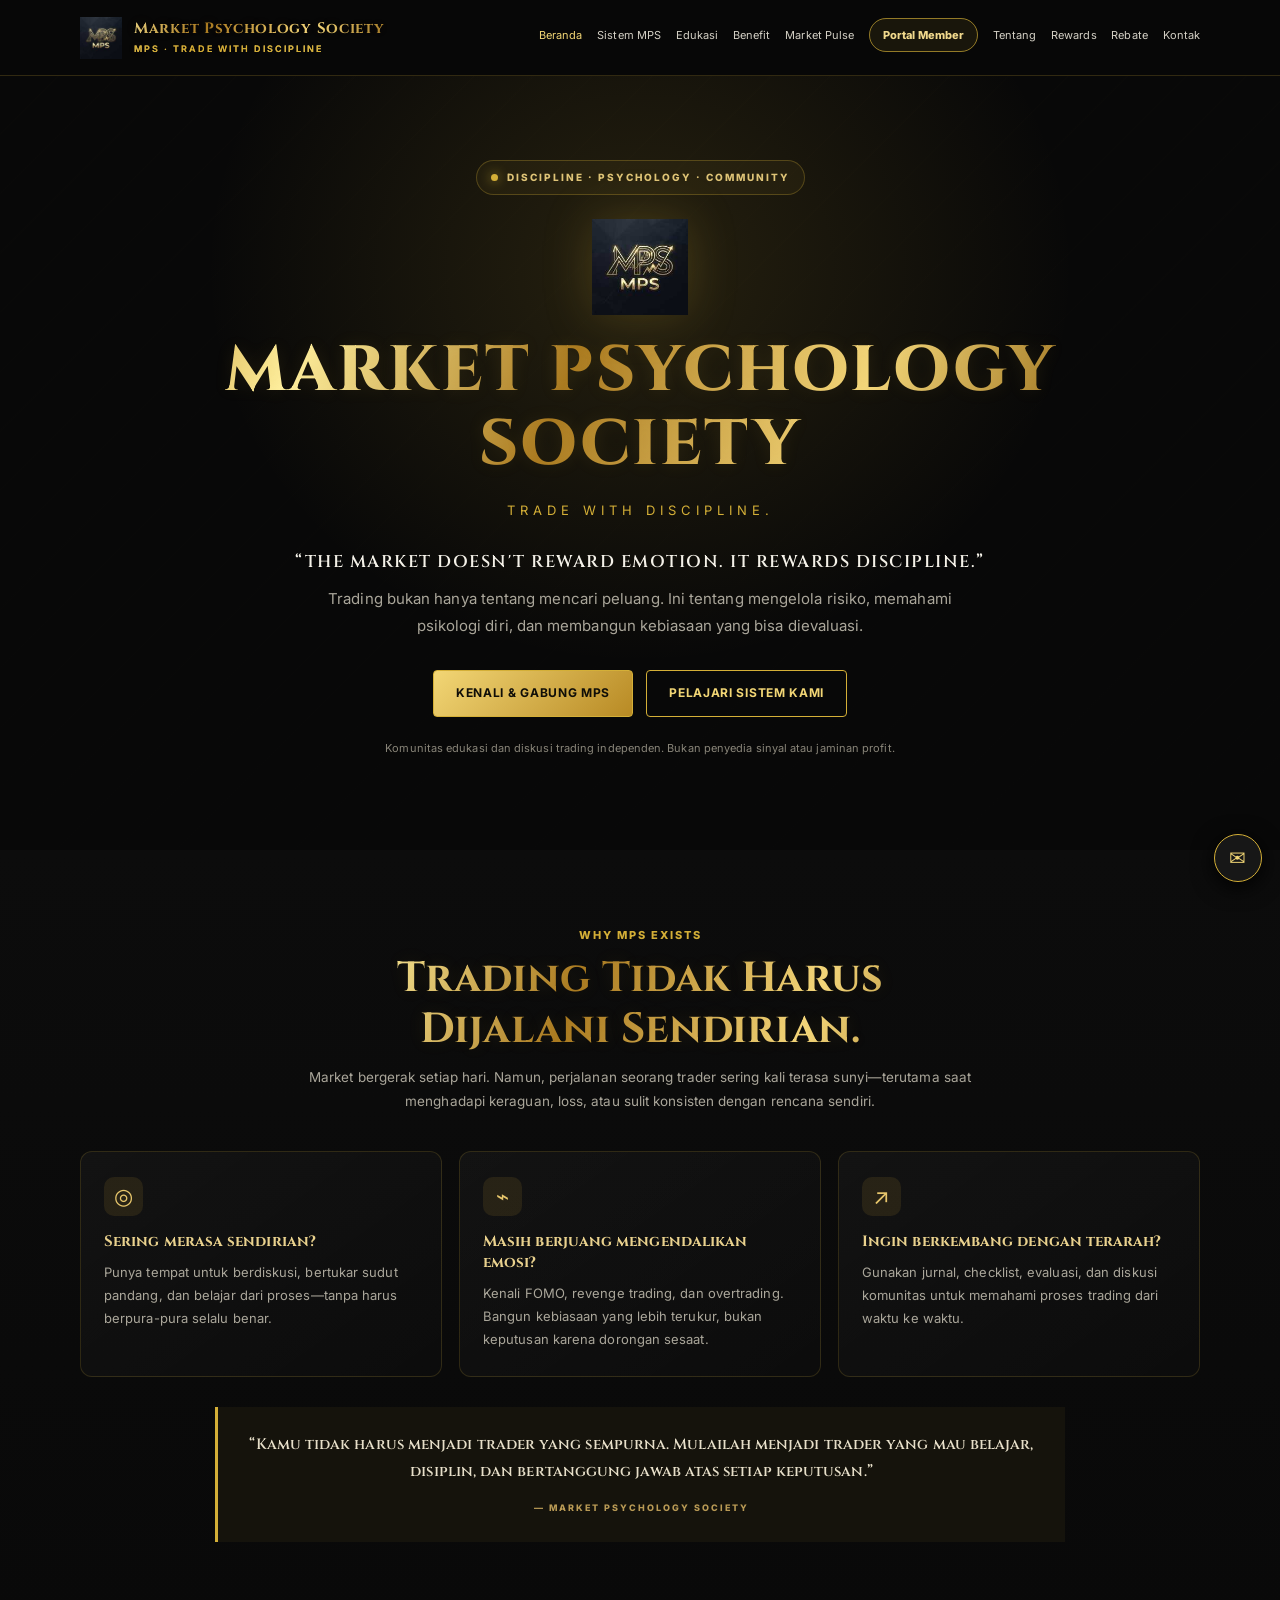
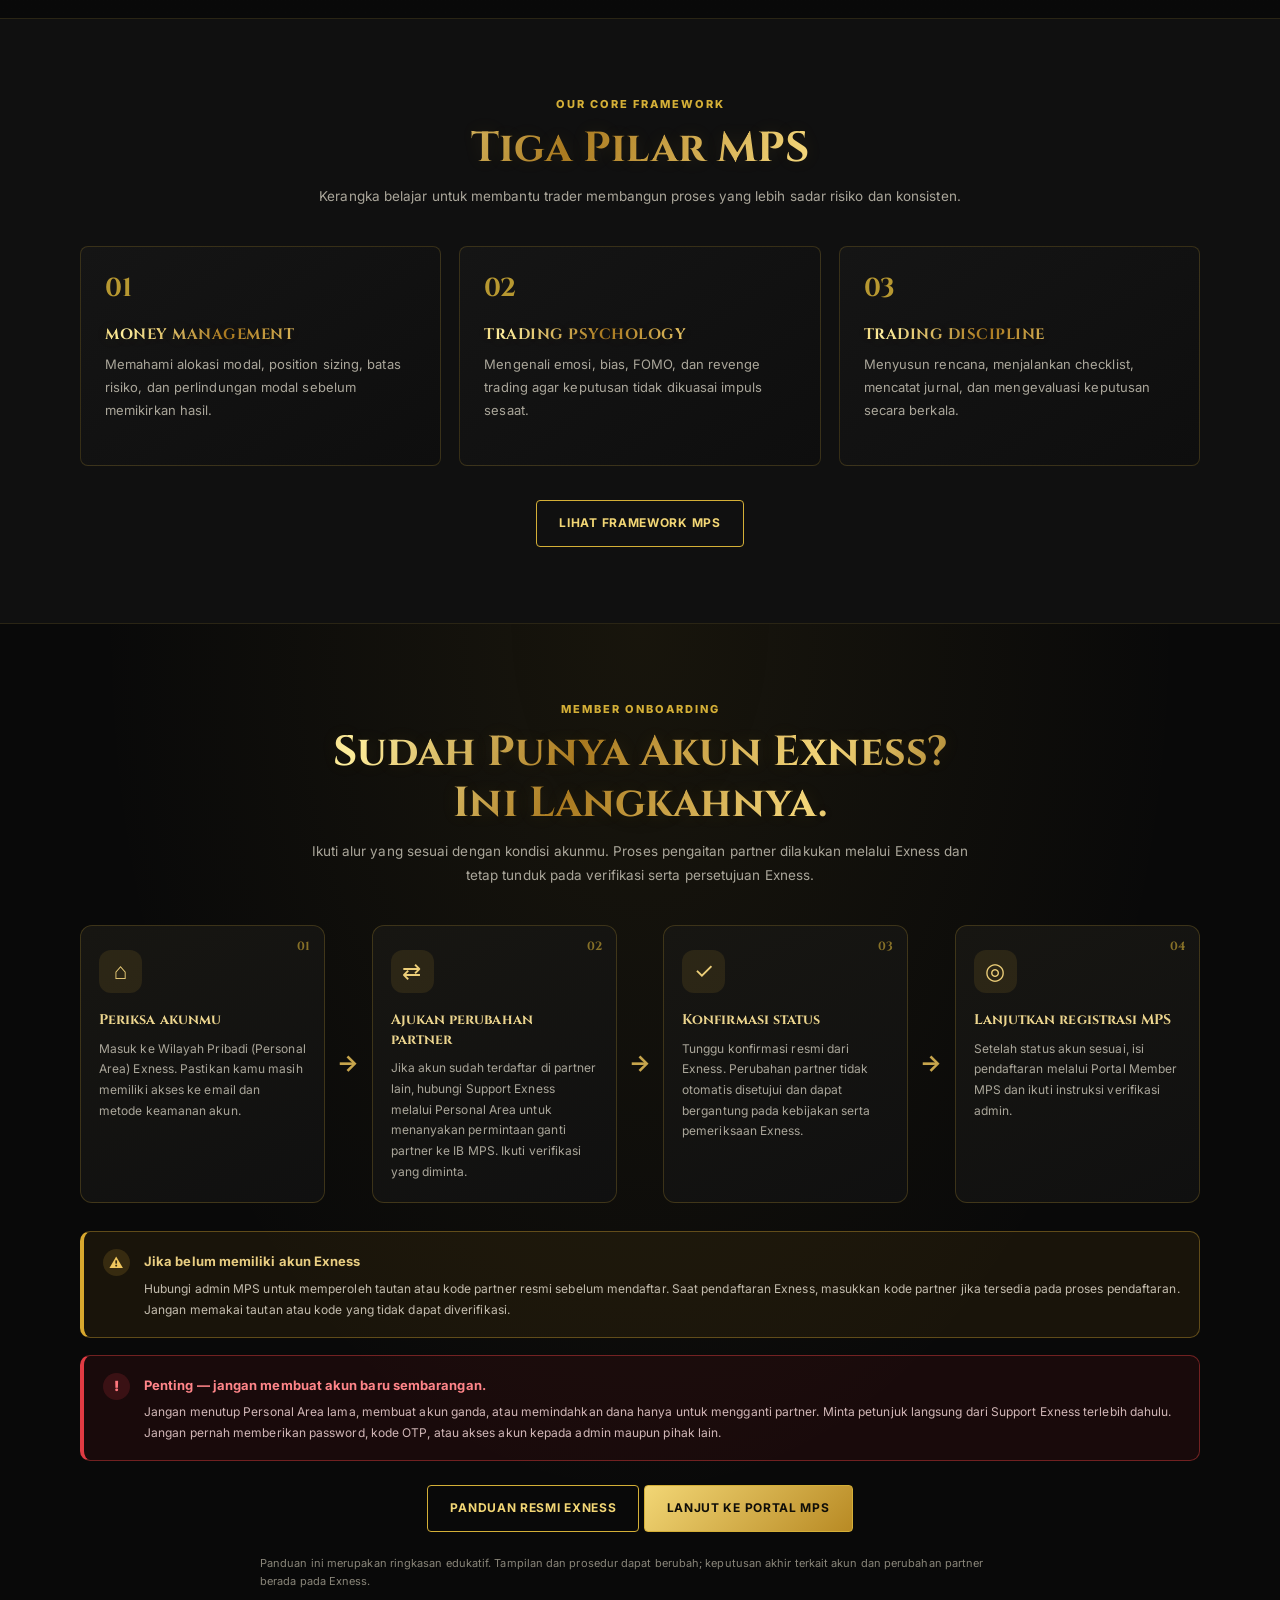
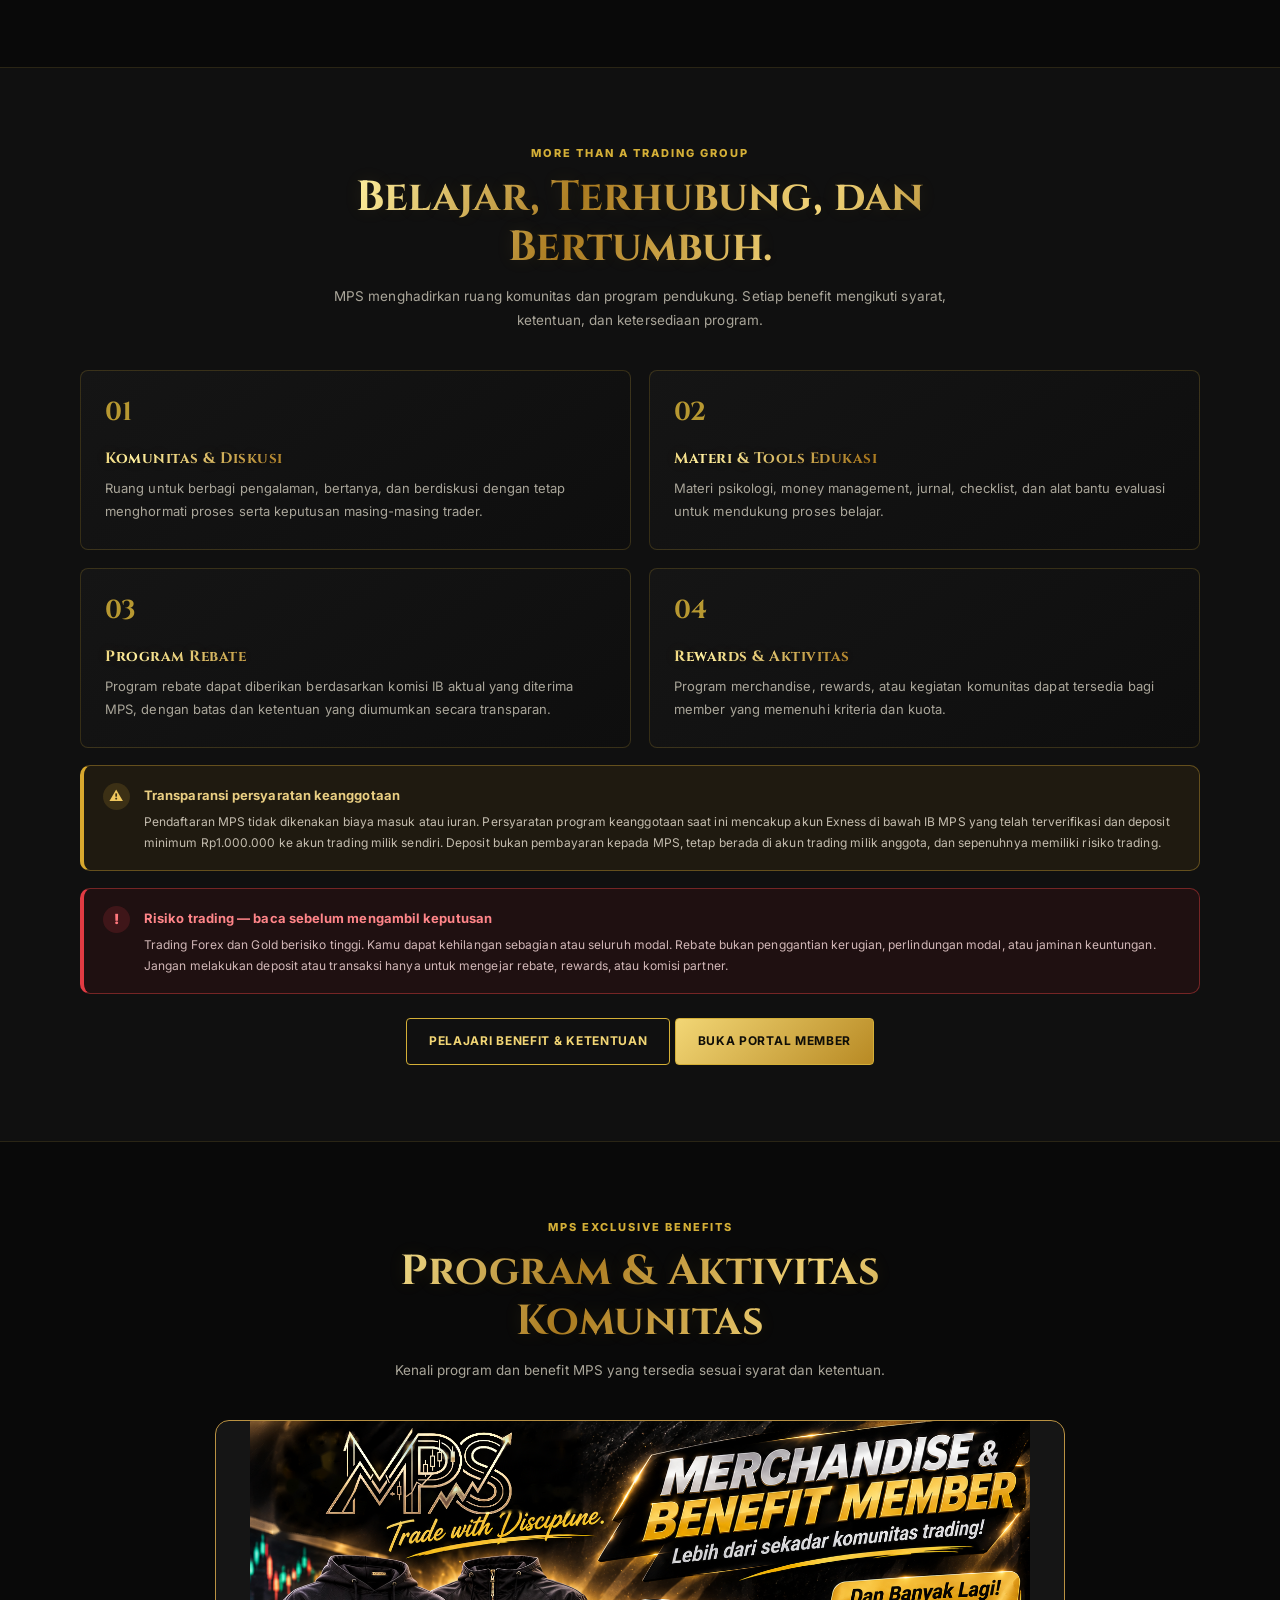
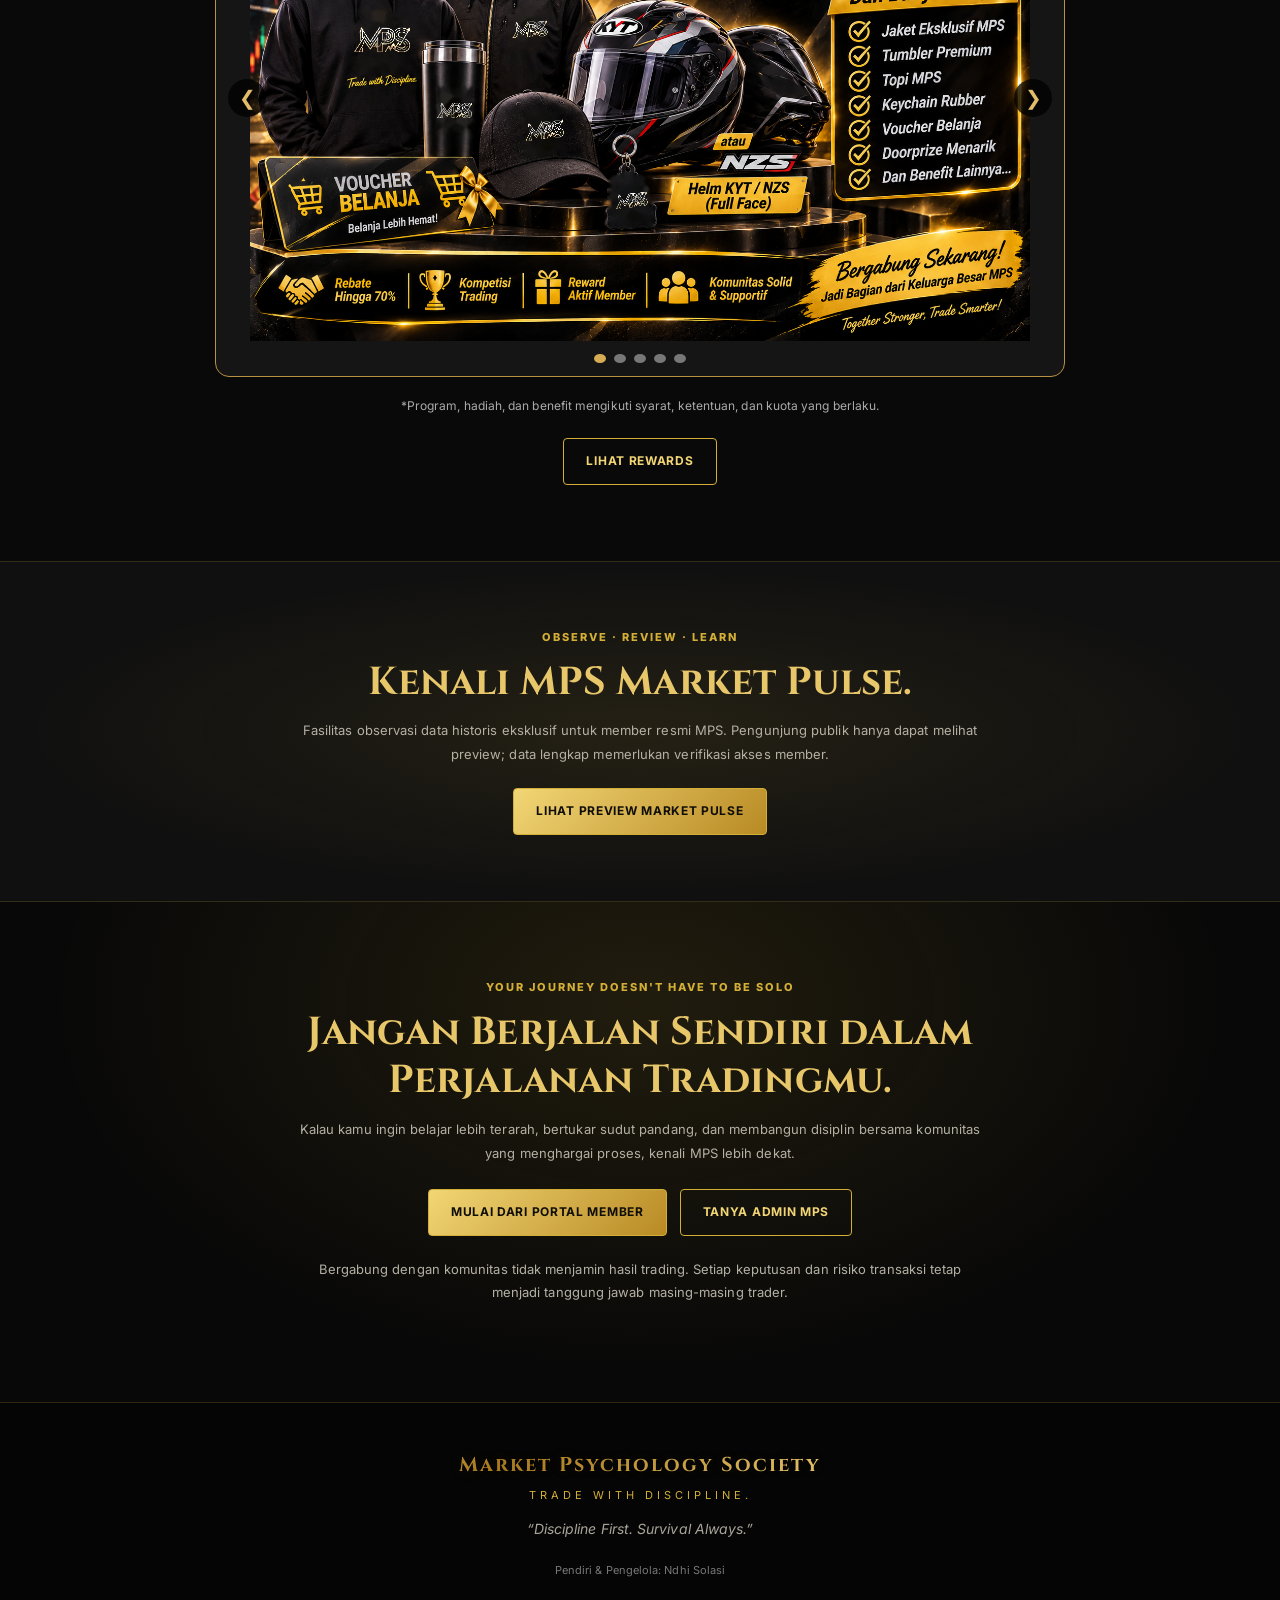
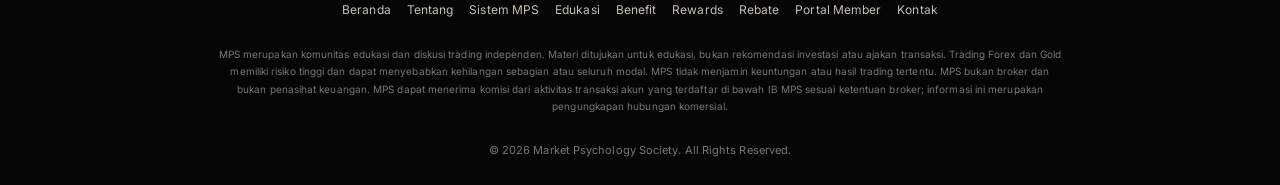
==== commit aa4c1654: "Update public Market Pulse preview messaging" ====
--- a/index.html
+++ b/index.html
@@ -16,9 +16,9 @@
   <ul class="nav-links" id="navLinks">
     <li><a class="active" href="index.html">Beranda</a></li>
     <li><a href="system.html">Sistem MPS</a></li>
-    <li><a href="education.html">Learning</a></li>
+    <li><a href="education.html">Edukasi</a></li>
     <li><a href="membership.html">Benefit</a></li>
-    <li><a href="heatmap.html">Pulse</a></li>
+    <li><a href="heatmap.html">Market Pulse</a></li>
     <li><a class="nav-join" href="member-portal.html">Portal Member</a></li>
     <li><a href="about.html">Tentang</a></li>
     <li><a href="rewards.html">Rewards</a></li>
@@ -129,9 +129,9 @@
 <section class="mps-pulse-section">
   <div class="container text-center">
     <div class="eyebrow">OBSERVE · REVIEW · LEARN</div>
-    <h2>Kenali Pola Historis Market dengan MPS Market Pulse.</h2>
-    <p>Amati data historis XAUUSD dan EURUSD untuk membantu proses observasi. Bukan alat peramal arah market dan bukan sinyal transaksi.</p>
-    <a href="heatmap.html" class="btn btn-gold">Buka Pulse</a>
+    <h2>Kenali MPS Market Pulse.</h2>
+    <p>Fasilitas observasi data historis eksklusif untuk member resmi MPS. Pengunjung publik hanya dapat melihat preview; data lengkap memerlukan verifikasi akses member.</p>
+    <a href="heatmap.html" class="btn btn-gold">Lihat Preview Market Pulse</a>
   </div>
 </section>
 
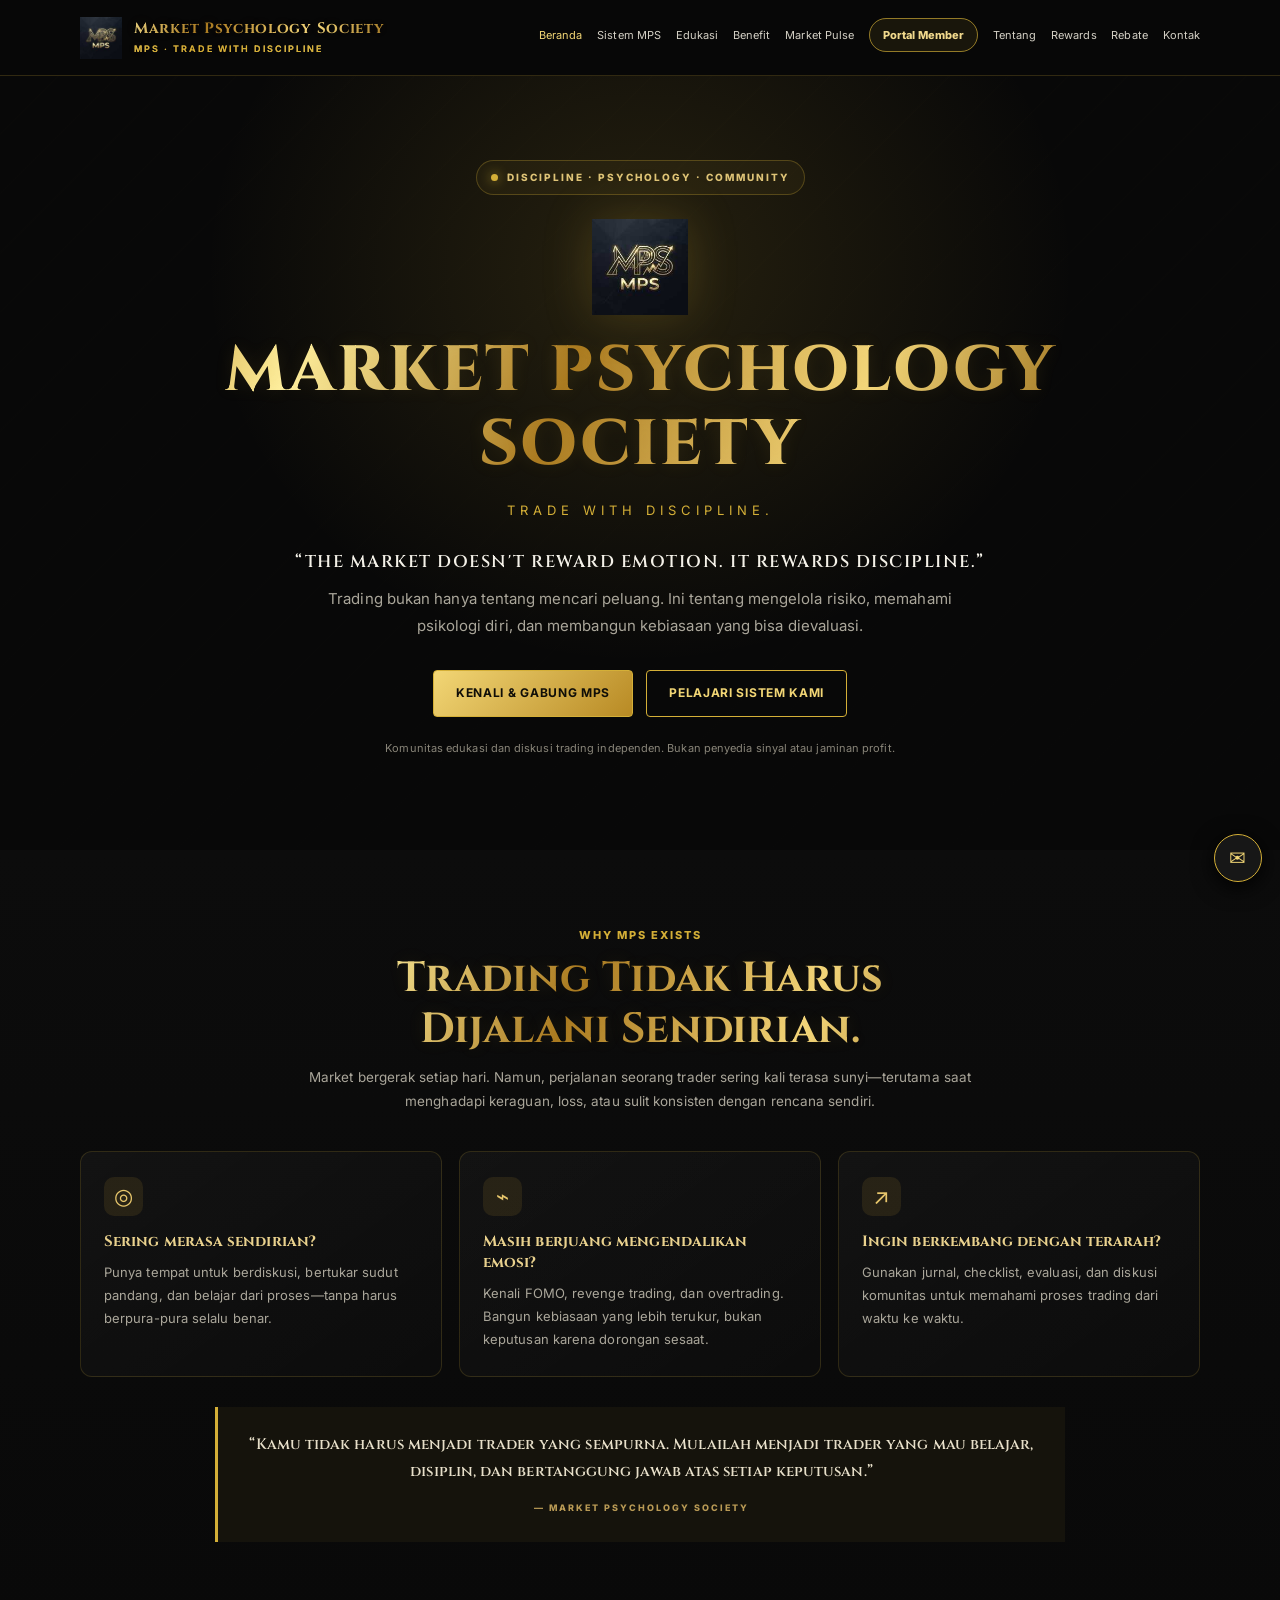
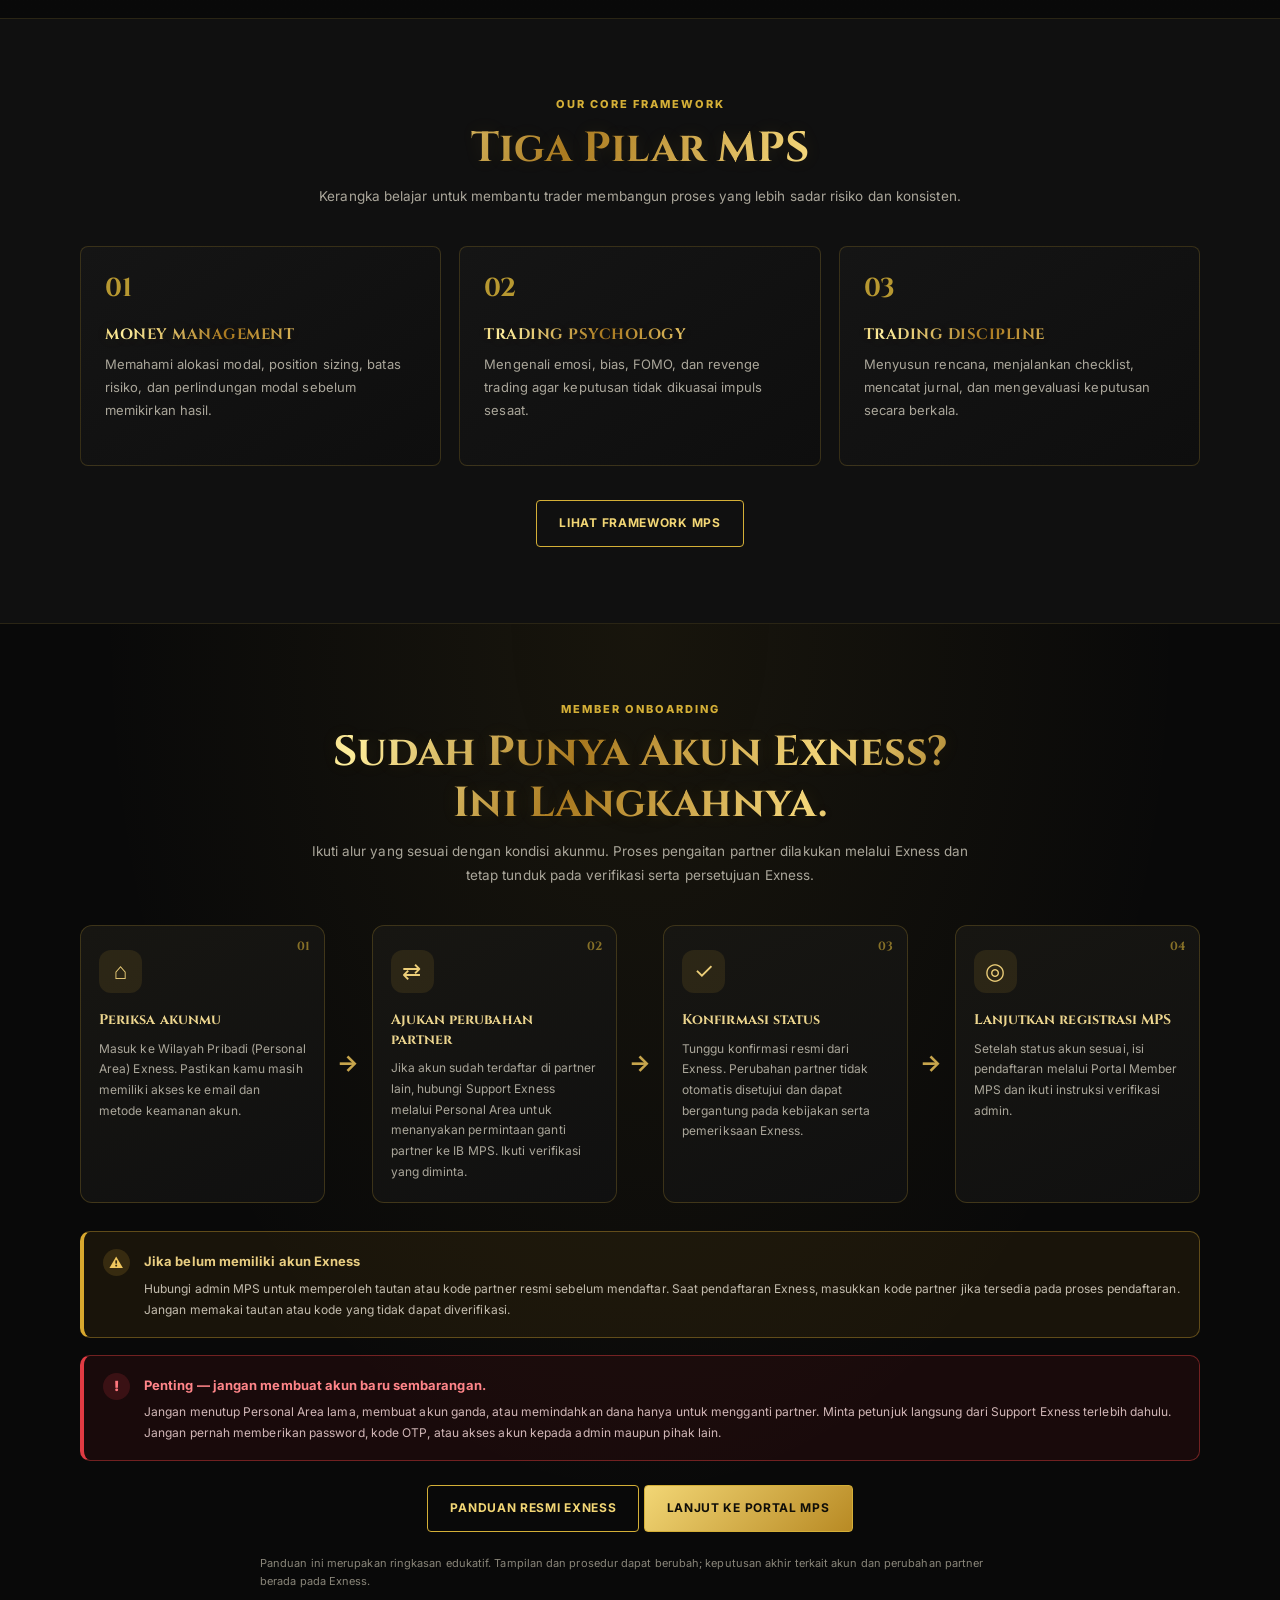
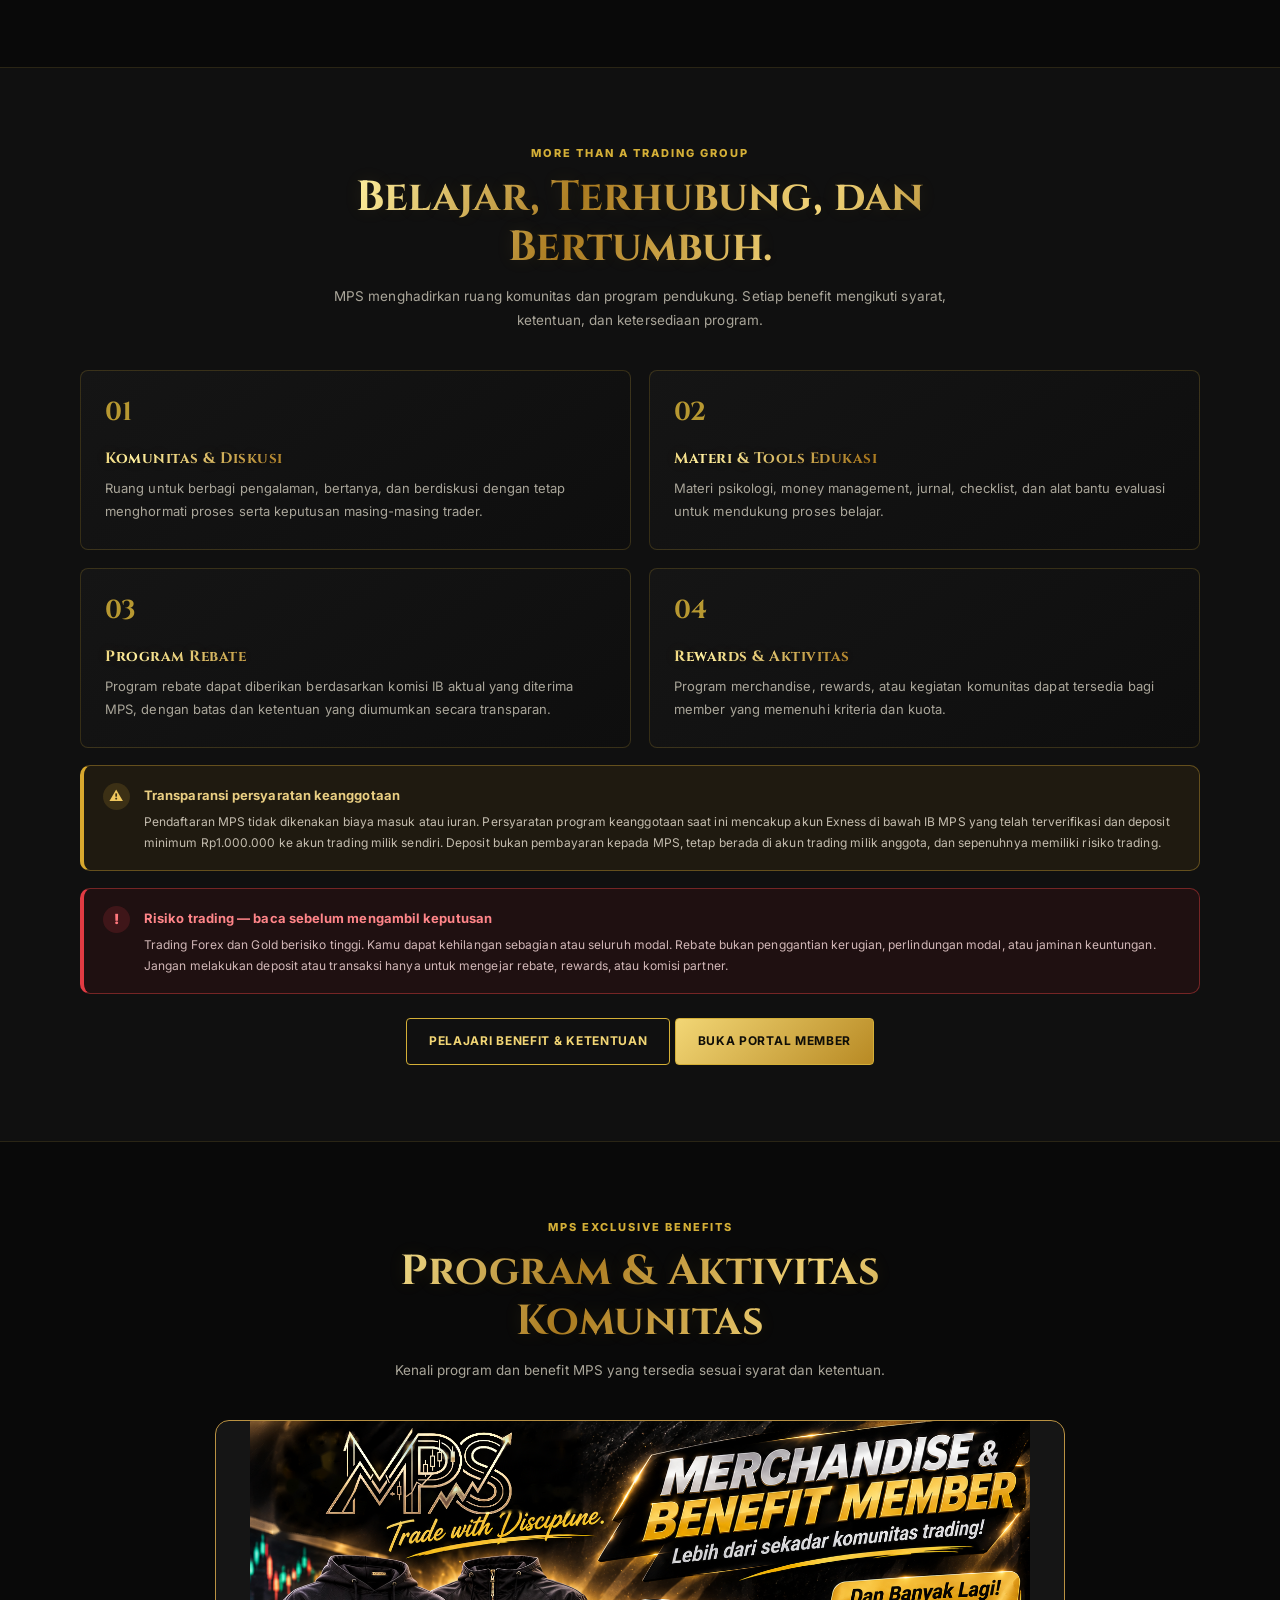
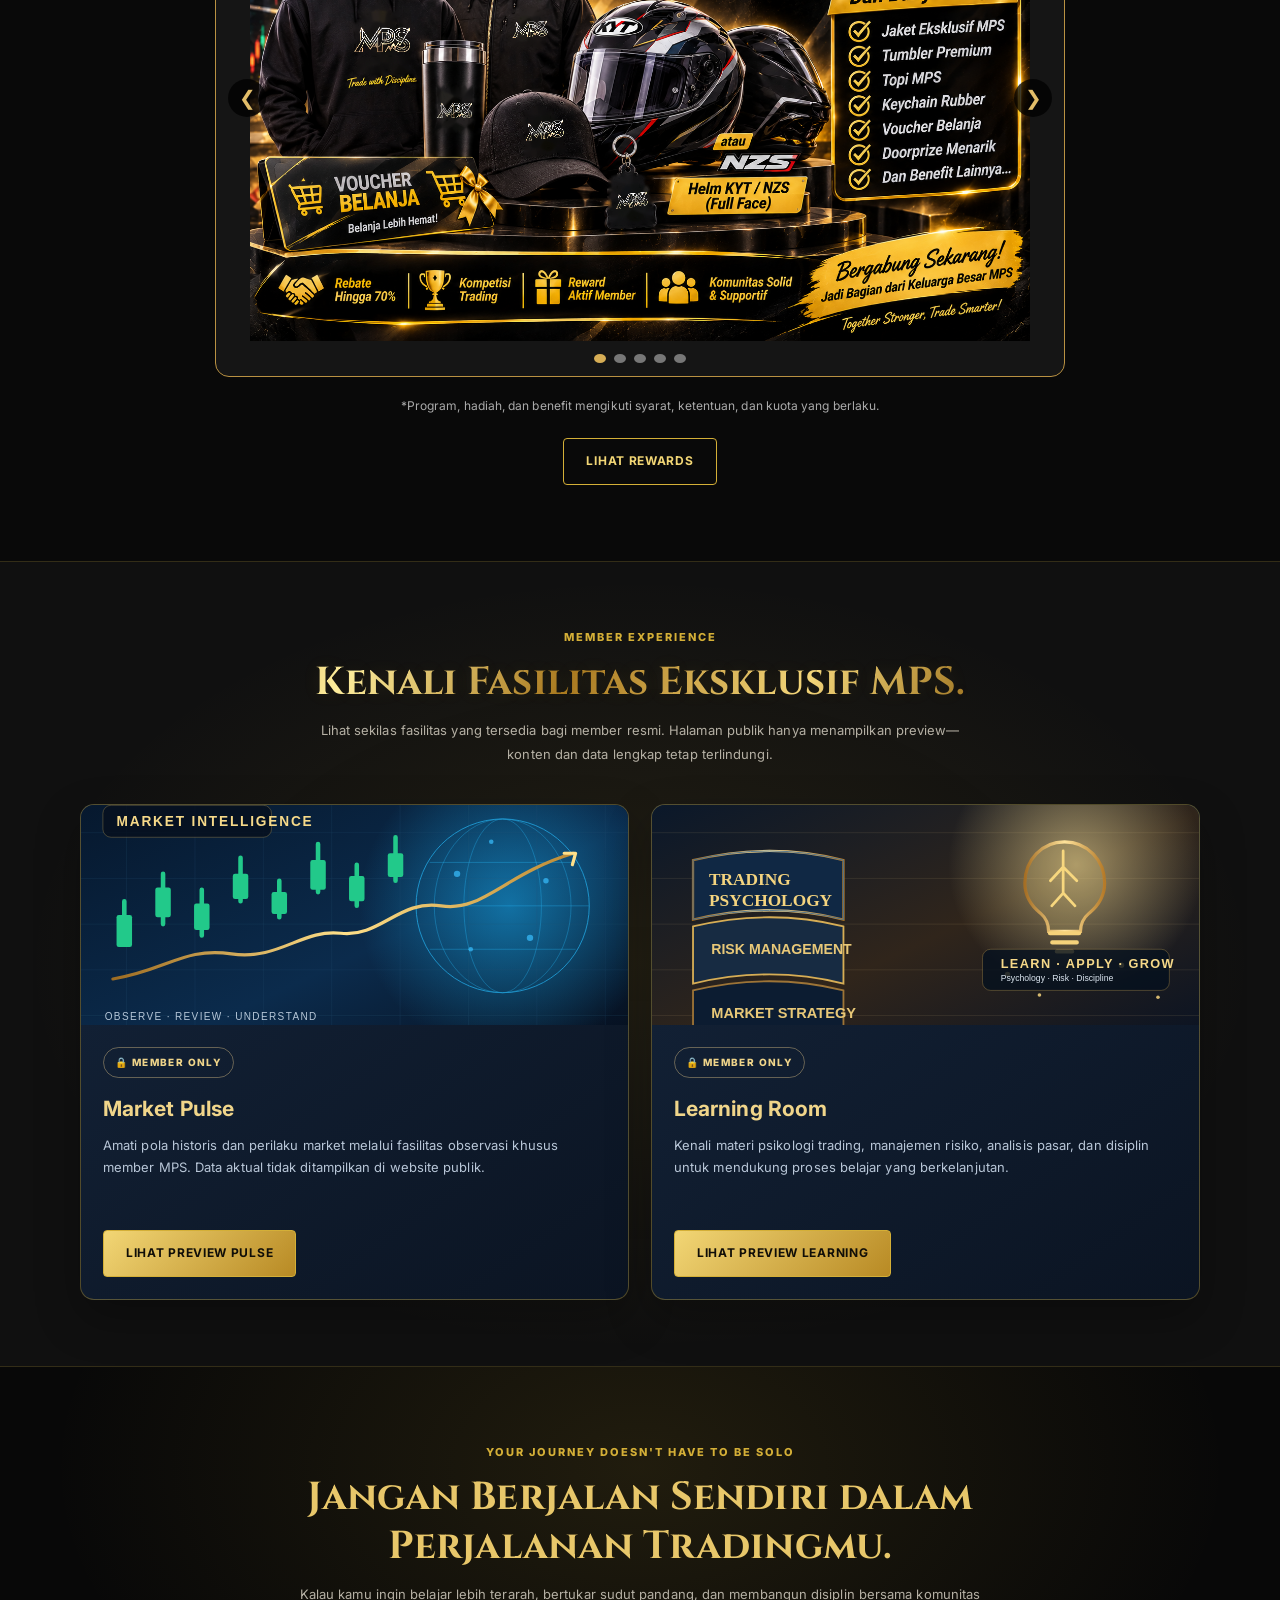
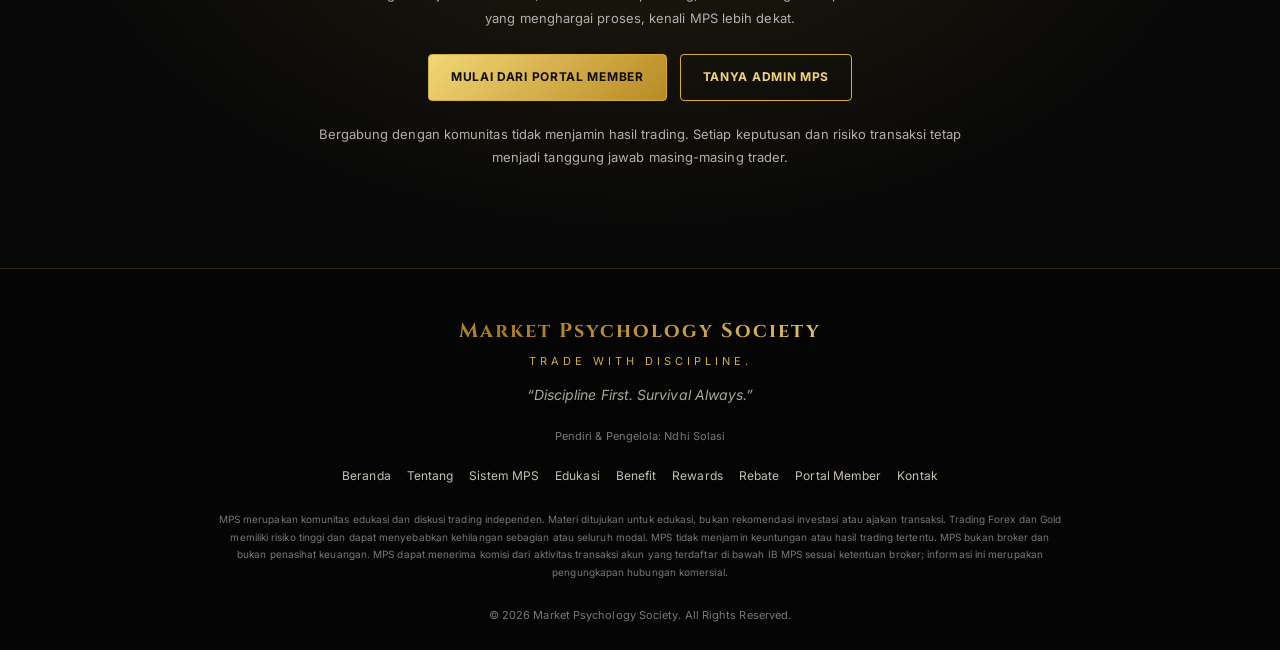
==== commit 822a48d7: "Add visual previews for Market Pulse and Learning" ====
--- a/index.html
+++ b/index.html
@@ -127,11 +127,43 @@
 </section>
 
 <section class="mps-pulse-section">
-  <div class="container text-center">
-    <div class="eyebrow">OBSERVE · REVIEW · LEARN</div>
-    <h2>Kenali MPS Market Pulse.</h2>
-    <p>Fasilitas observasi data historis eksklusif untuk member resmi MPS. Pengunjung publik hanya dapat melihat preview; data lengkap memerlukan verifikasi akses member.</p>
-    <a href="heatmap.html" class="btn btn-gold">Lihat Preview Market Pulse</a>
+  <style>
+    .mps-preview-grid{display:grid;grid-template-columns:repeat(2,minmax(0,1fr));gap:22px;margin-top:28px;text-align:left}
+    .mps-preview-card{overflow:hidden;border:1px solid rgba(212,175,55,.35);border-radius:14px;background:linear-gradient(145deg,#14243a,#0b1422);box-shadow:0 18px 45px rgba(0,0,0,.28)}
+    .mps-preview-card img{display:block;width:100%;height:220px;object-fit:cover}
+    .mps-preview-copy{padding:22px}
+    .mps-preview-label{display:inline-flex;align-items:center;gap:7px;border:1px solid rgba(231,201,139,.4);border-radius:30px;padding:6px 11px;color:#f0d58a;font-size:10px;font-weight:800;letter-spacing:1.4px}
+    .mps-preview-copy h3{margin:13px 0 7px;color:#f0d58a;font-size:21px}
+    .mps-preview-copy p{color:#b8c6d7;line-height:1.7;font-size:13px;min-height:66px}
+    .mps-preview-copy .btn{margin-top:8px}
+    @media(max-width:680px){.mps-preview-grid{grid-template-columns:1fr}.mps-preview-card img{height:190px}.mps-preview-copy p{min-height:0}}
+  </style>
+  <div class="container">
+    <div class="section-head">
+      <div class="eyebrow">MEMBER EXPERIENCE</div>
+      <h2>Kenali Fasilitas Eksklusif MPS.</h2>
+      <p>Lihat sekilas fasilitas yang tersedia bagi member resmi. Halaman publik hanya menampilkan preview—konten dan data lengkap tetap terlindungi.</p>
+    </div>
+    <div class="mps-preview-grid">
+      <article class="mps-preview-card">
+        <img src="assets/market-pulse-preview.svg?v=20261106-1" alt="Ilustrasi Market Pulse MPS dengan grafik pasar dan globe digital" loading="lazy">
+        <div class="mps-preview-copy">
+          <span class="mps-preview-label">🔒 MEMBER ONLY</span>
+          <h3>Market Pulse</h3>
+          <p>Amati pola historis dan perilaku market melalui fasilitas observasi khusus member MPS. Data aktual tidak ditampilkan di website publik.</p>
+          <a href="heatmap.html" class="btn btn-gold">Lihat Preview Pulse</a>
+        </div>
+      </article>
+      <article class="mps-preview-card">
+        <img src="assets/learning-preview.svg?v=20261106-1" alt="Ilustrasi materi Learning MPS tentang psikologi trading dan manajemen risiko" loading="lazy">
+        <div class="mps-preview-copy">
+          <span class="mps-preview-label">🔒 MEMBER ONLY</span>
+          <h3>Learning Room</h3>
+          <p>Kenali materi psikologi trading, manajemen risiko, analisis pasar, dan disiplin untuk mendukung proses belajar yang berkelanjutan.</p>
+          <a href="education.html" class="btn btn-gold">Lihat Preview Learning</a>
+        </div>
+      </article>
+    </div>
   </div>
 </section>
 
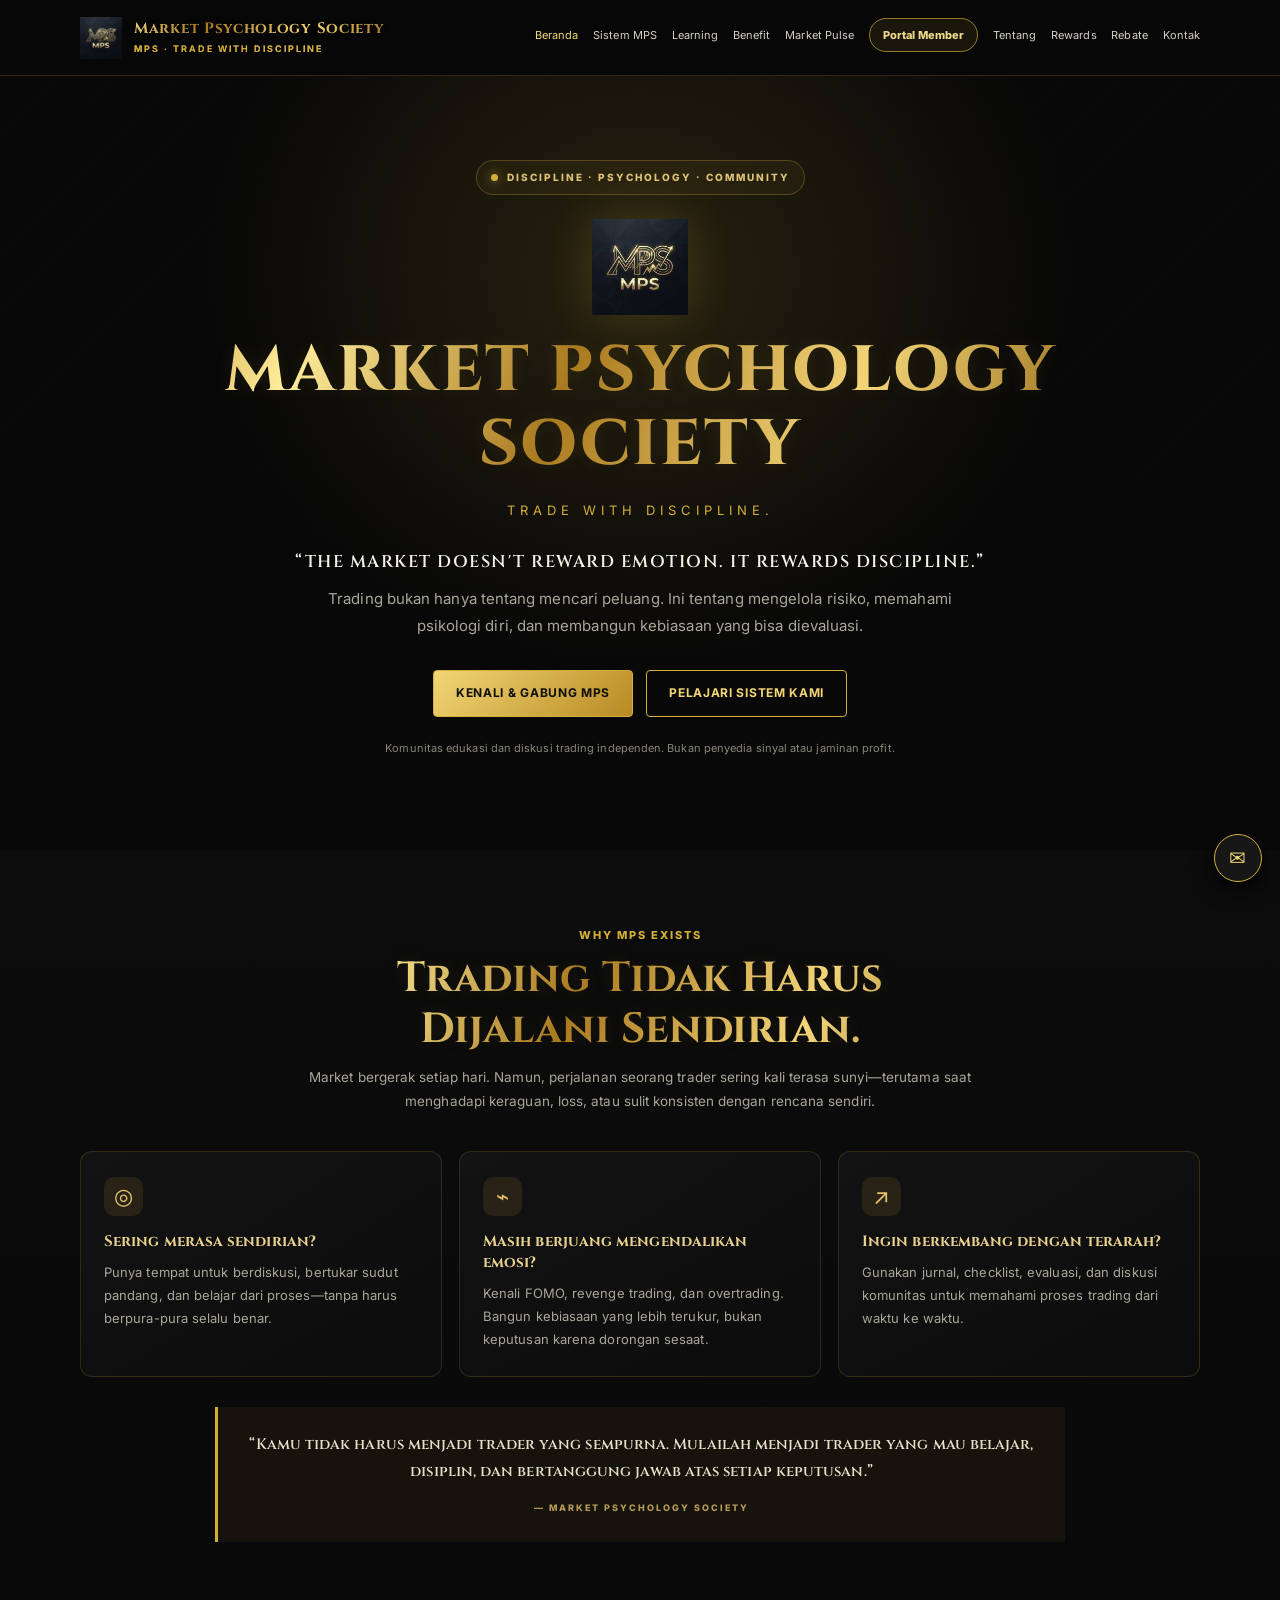
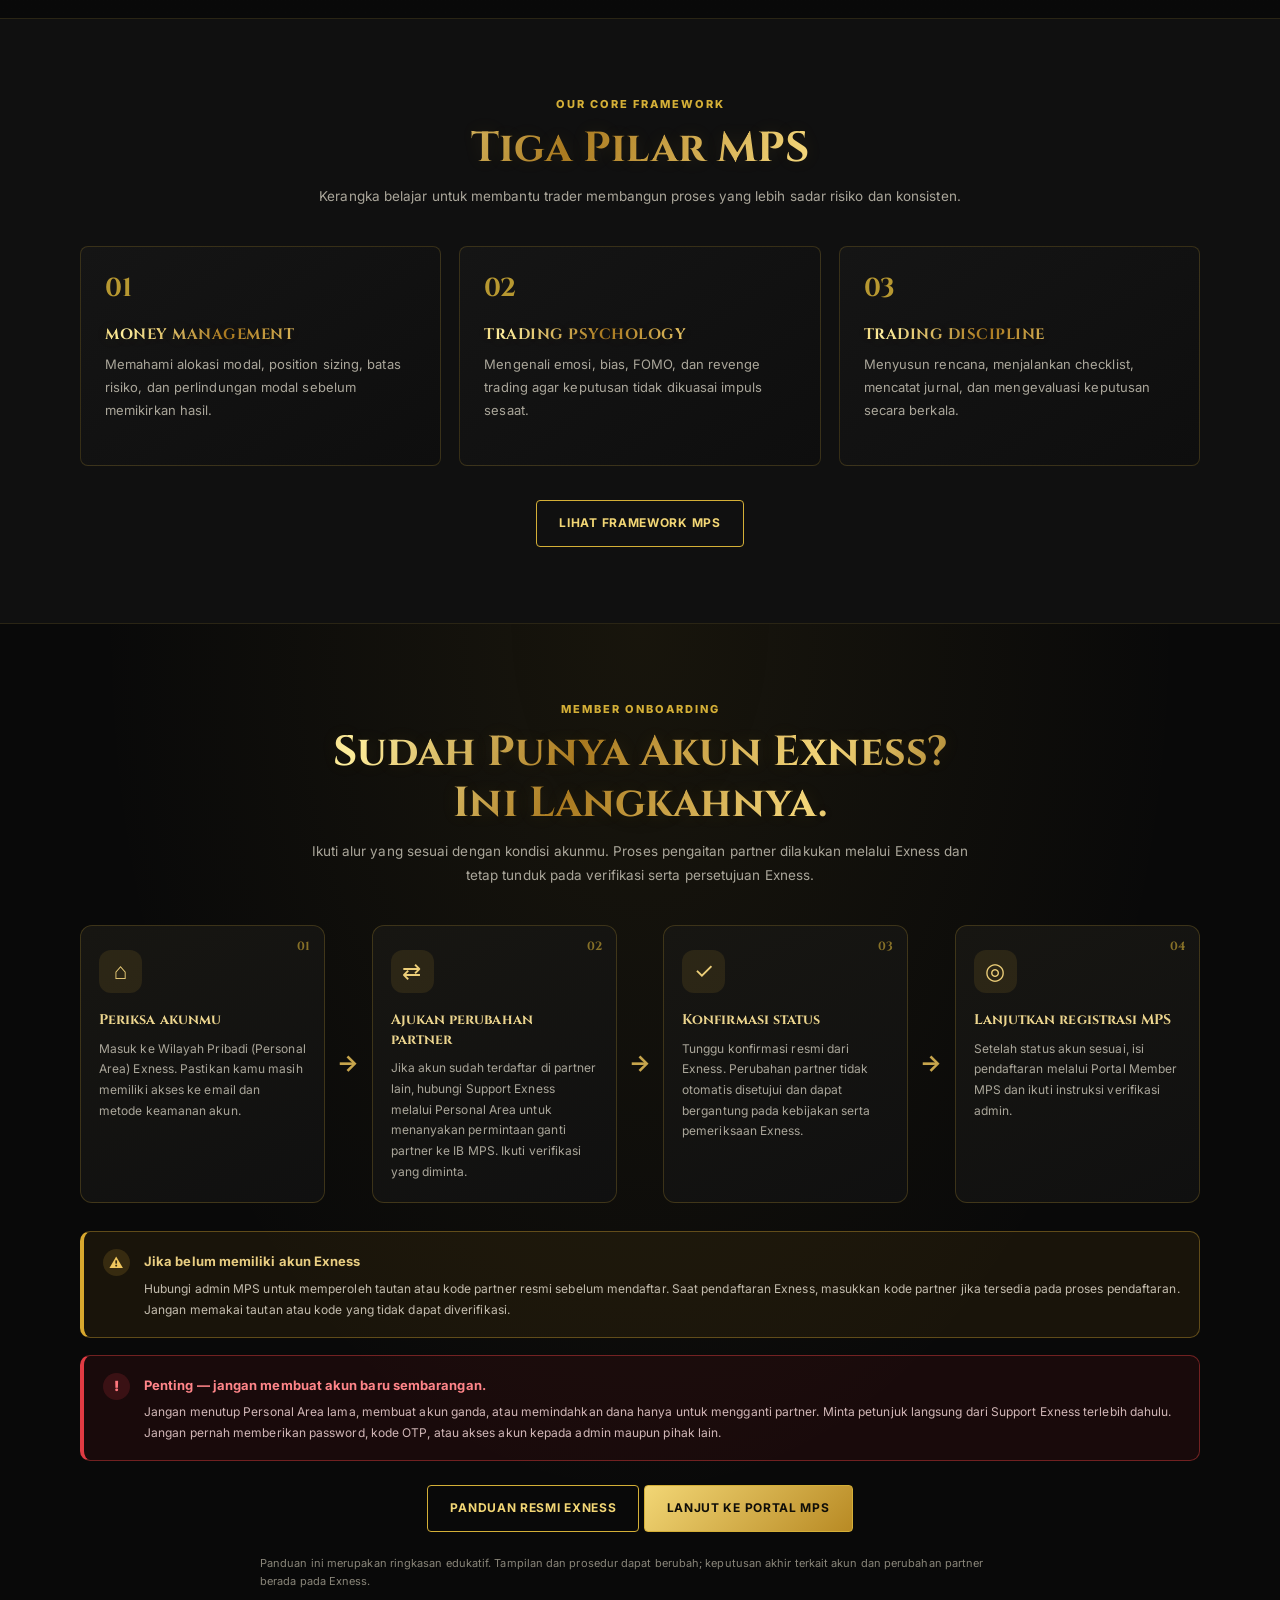
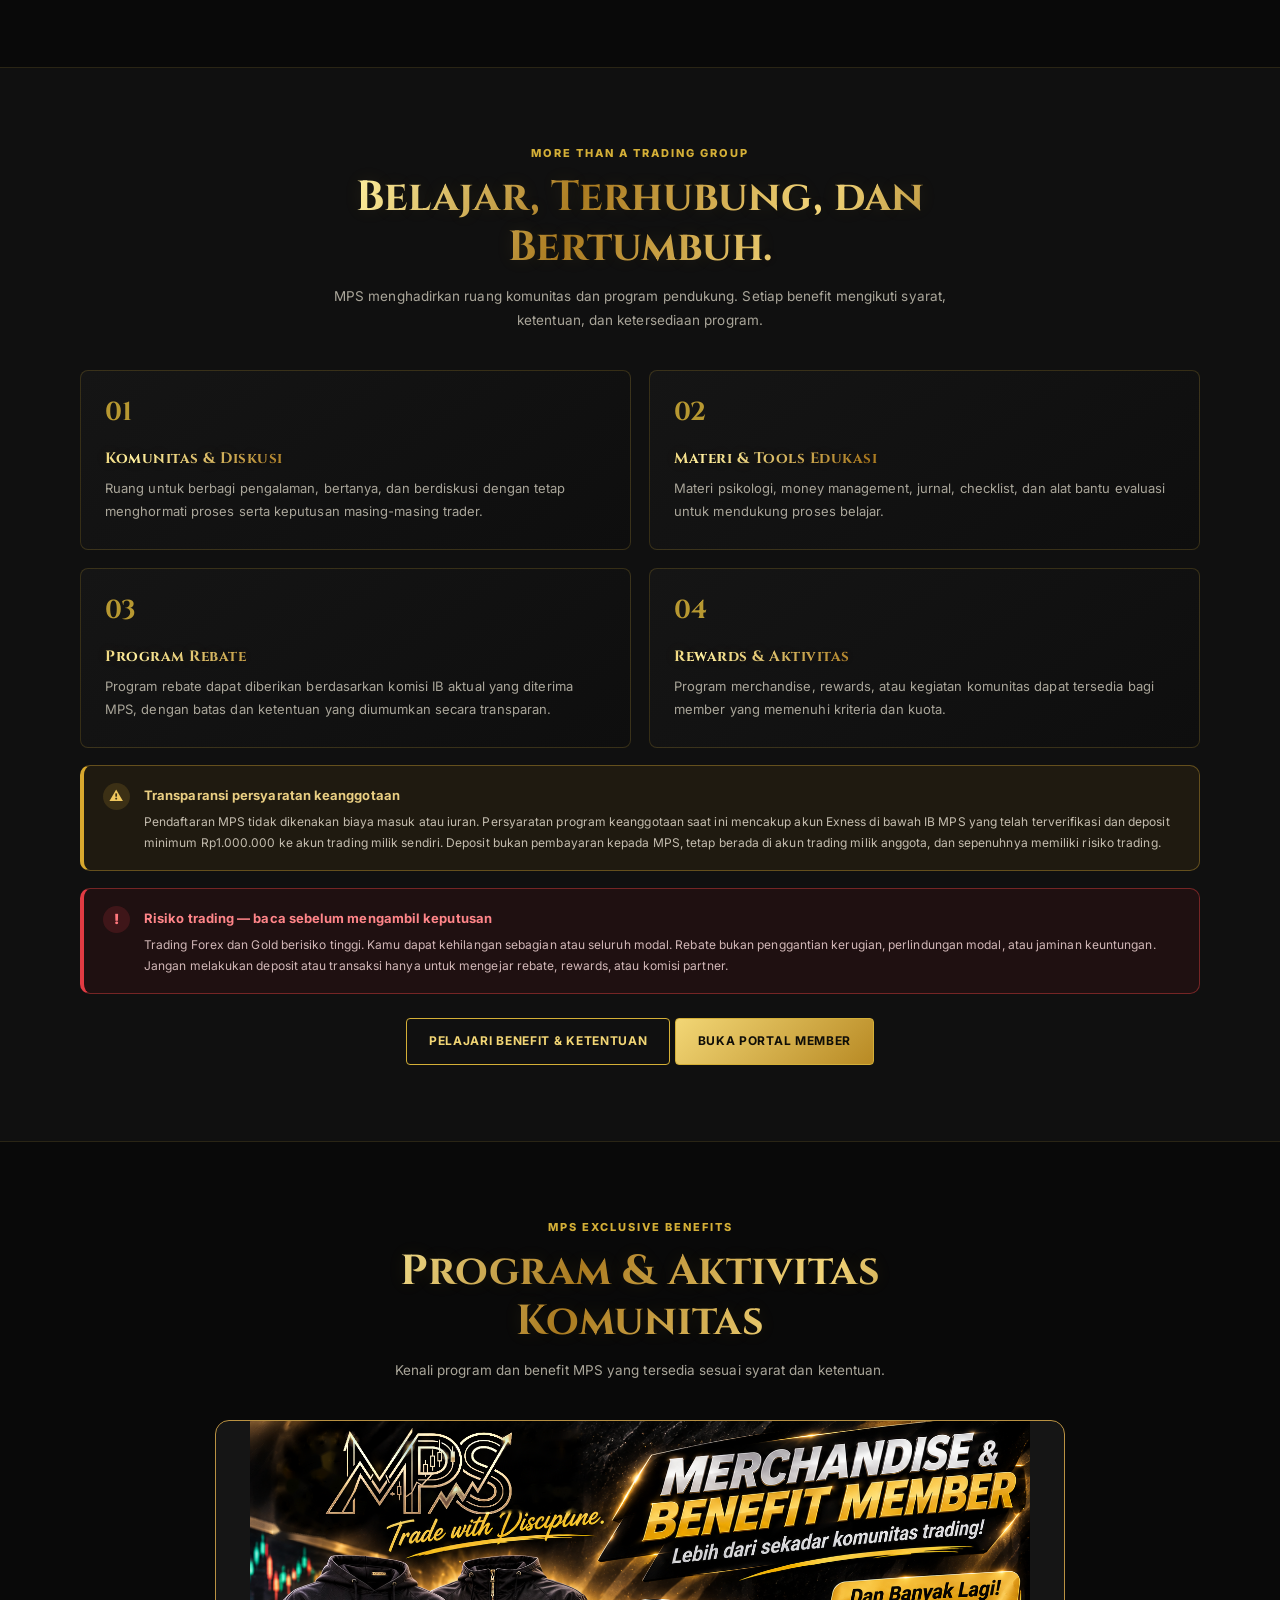
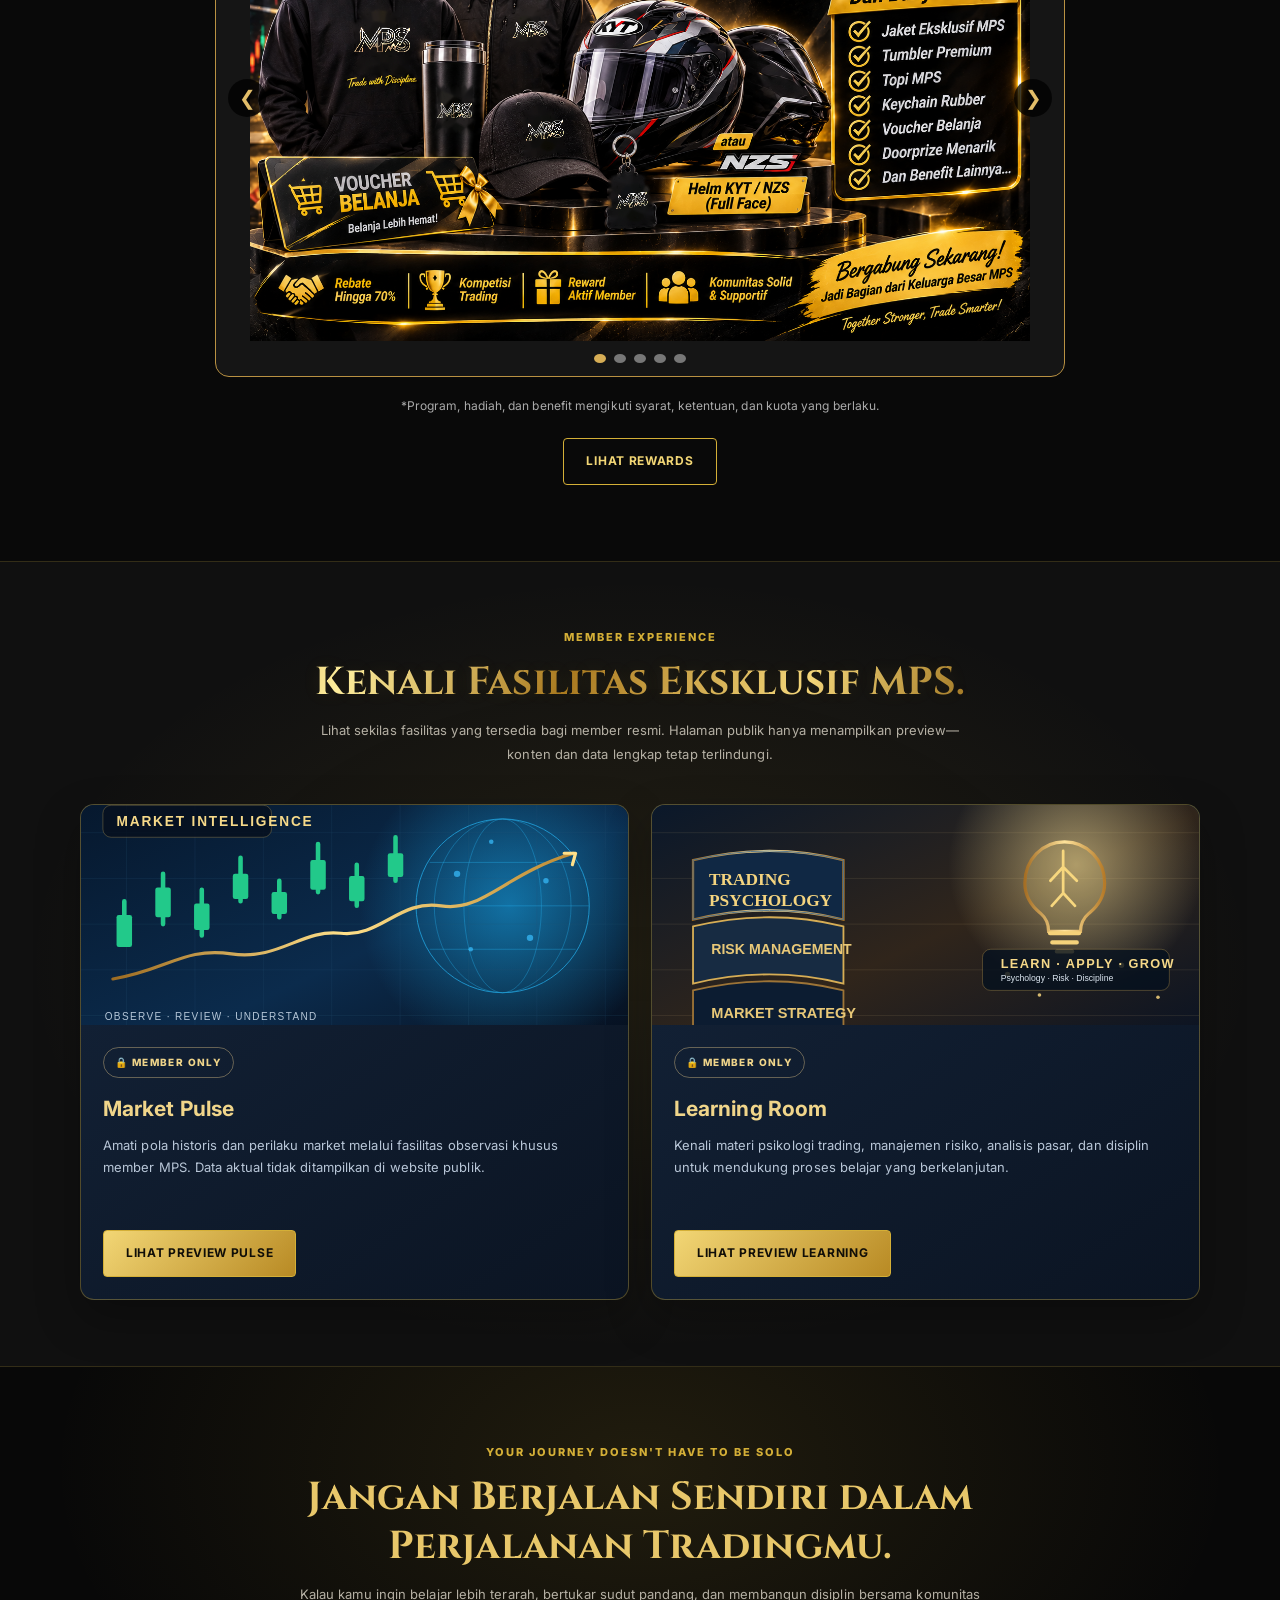
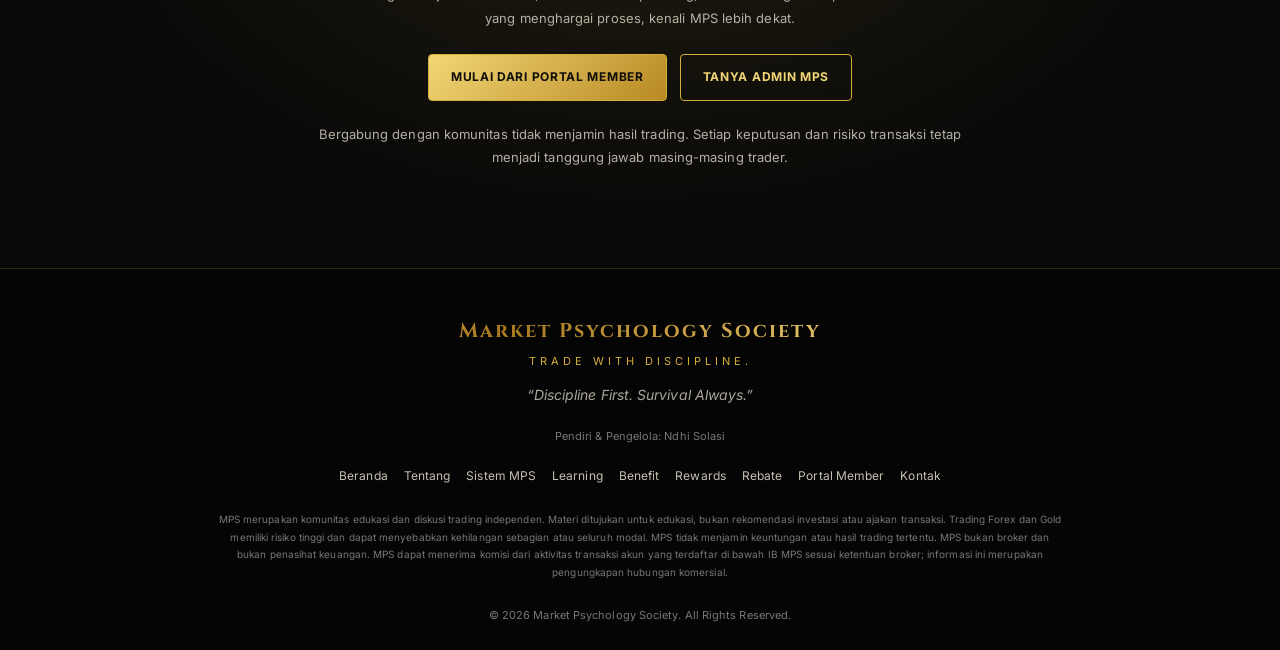
==== commit 219502b6: "Label public navigation as Learning" ====
--- a/index.html
+++ b/index.html
@@ -16,7 +16,7 @@
   <ul class="nav-links" id="navLinks">
     <li><a class="active" href="index.html">Beranda</a></li>
     <li><a href="system.html">Sistem MPS</a></li>
-    <li><a href="education.html">Edukasi</a></li>
+    <li><a href="education.html">Learning</a></li>
     <li><a href="membership.html">Benefit</a></li>
     <li><a href="heatmap.html">Market Pulse</a></li>
     <li><a class="nav-join" href="member-portal.html">Portal Member</a></li>
@@ -183,7 +183,7 @@
   <div class="footer-tag" data-brand="tagline">TRADE WITH DISCIPLINE.</div>
   <div class="footer-quote">“Discipline First. Survival Always.”</div>
   <div class="footer-copy">Pendiri &amp; Pengelola: Ndhi Solasi</div>
-  <div class="footer-links"><a href="index.html">Beranda</a><a href="about.html">Tentang</a><a href="system.html">Sistem MPS</a><a href="education.html">Edukasi</a><a href="membership.html">Benefit</a><a href="rewards.html">Rewards</a><a href="rebate.html">Rebate</a><a href="member-portal.html">Portal Member</a><a href="contact.html">Kontak</a></div>
+  <div class="footer-links"><a href="index.html">Beranda</a><a href="about.html">Tentang</a><a href="system.html">Sistem MPS</a><a href="education.html">Learning</a><a href="membership.html">Benefit</a><a href="rewards.html">Rewards</a><a href="rebate.html">Rebate</a><a href="member-portal.html">Portal Member</a><a href="contact.html">Kontak</a></div>
   <p class="footer-disclaimer">MPS merupakan komunitas edukasi dan diskusi trading independen. Materi ditujukan untuk edukasi, bukan rekomendasi investasi atau ajakan transaksi. Trading Forex dan Gold memiliki risiko tinggi dan dapat menyebabkan kehilangan sebagian atau seluruh modal. MPS tidak menjamin keuntungan atau hasil trading tertentu. MPS bukan broker dan bukan penasihat keuangan. MPS dapat menerima komisi dari aktivitas transaksi akun yang terdaftar di bawah IB MPS sesuai ketentuan broker; informasi ini merupakan pengungkapan hubungan komersial.</p>
   <div class="footer-copy" id="year">© 2026 Market Psychology Society. All Rights Reserved.</div>
 </footer>
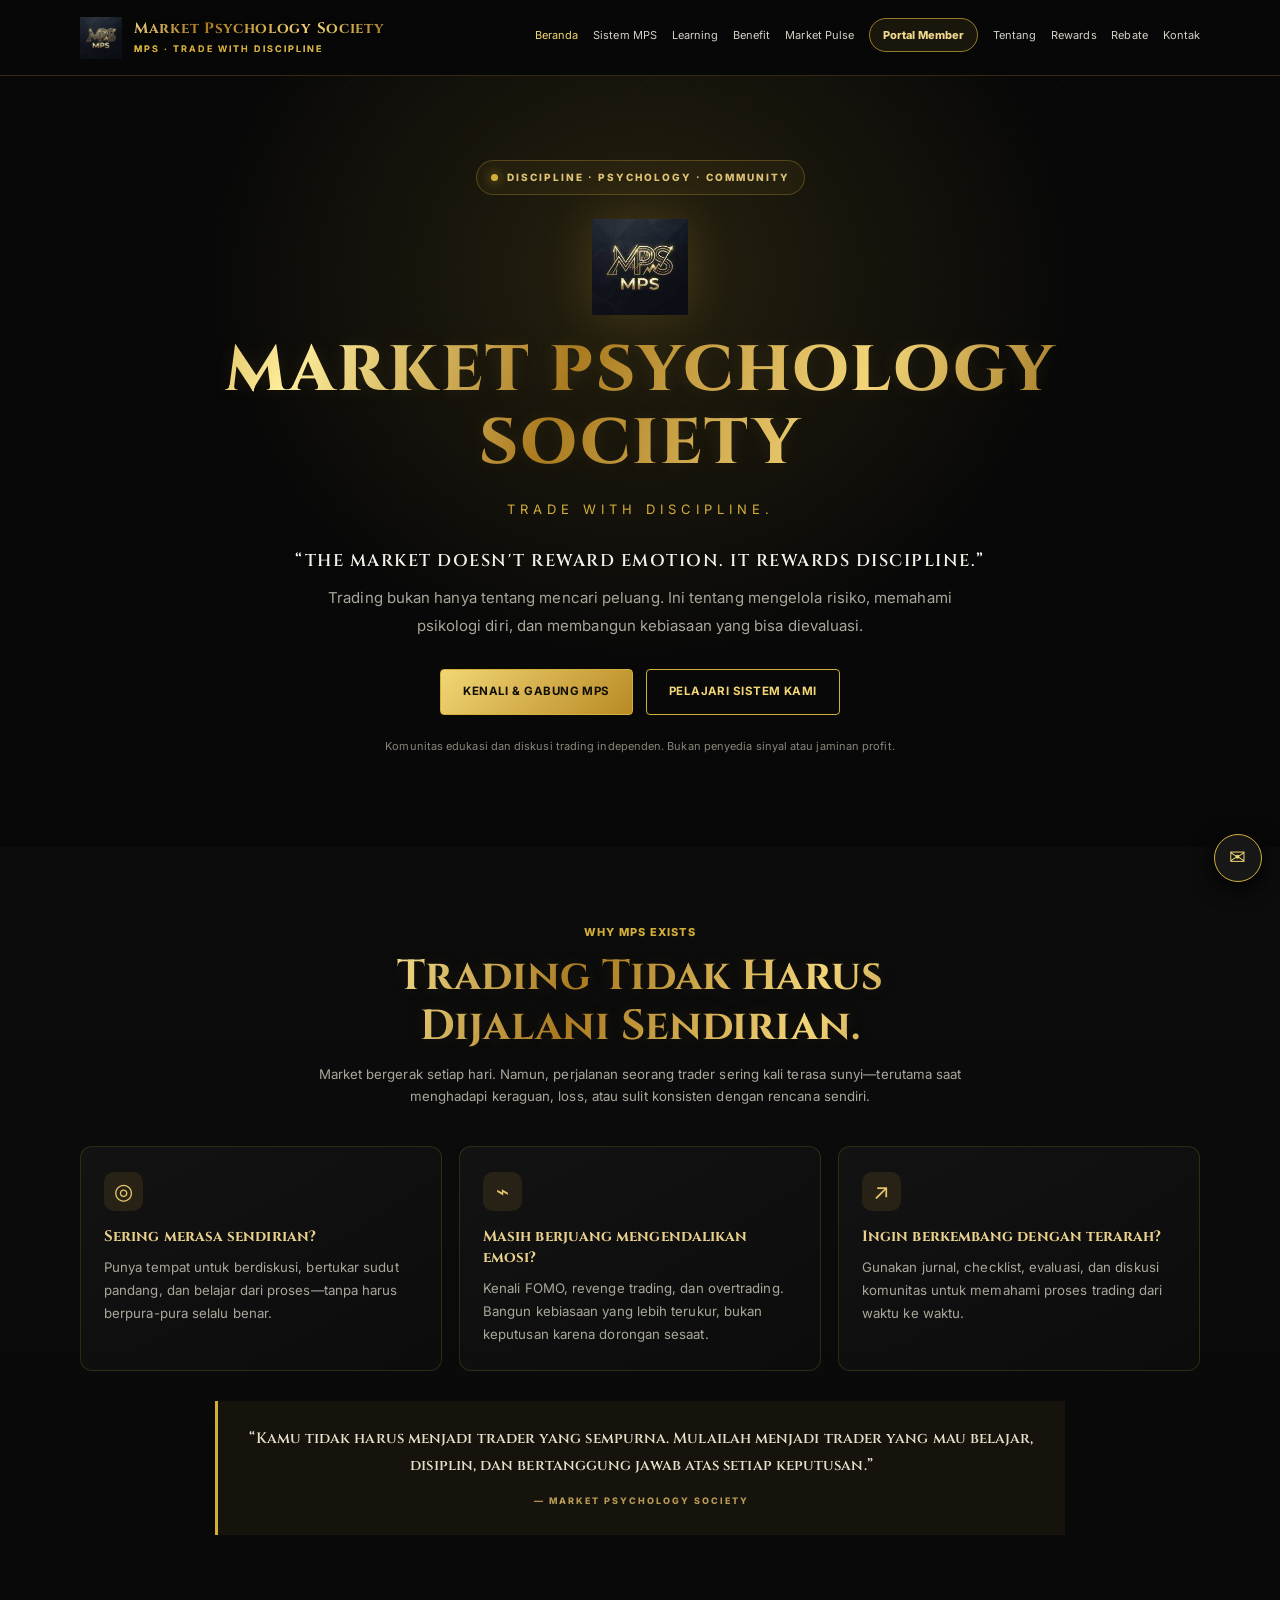
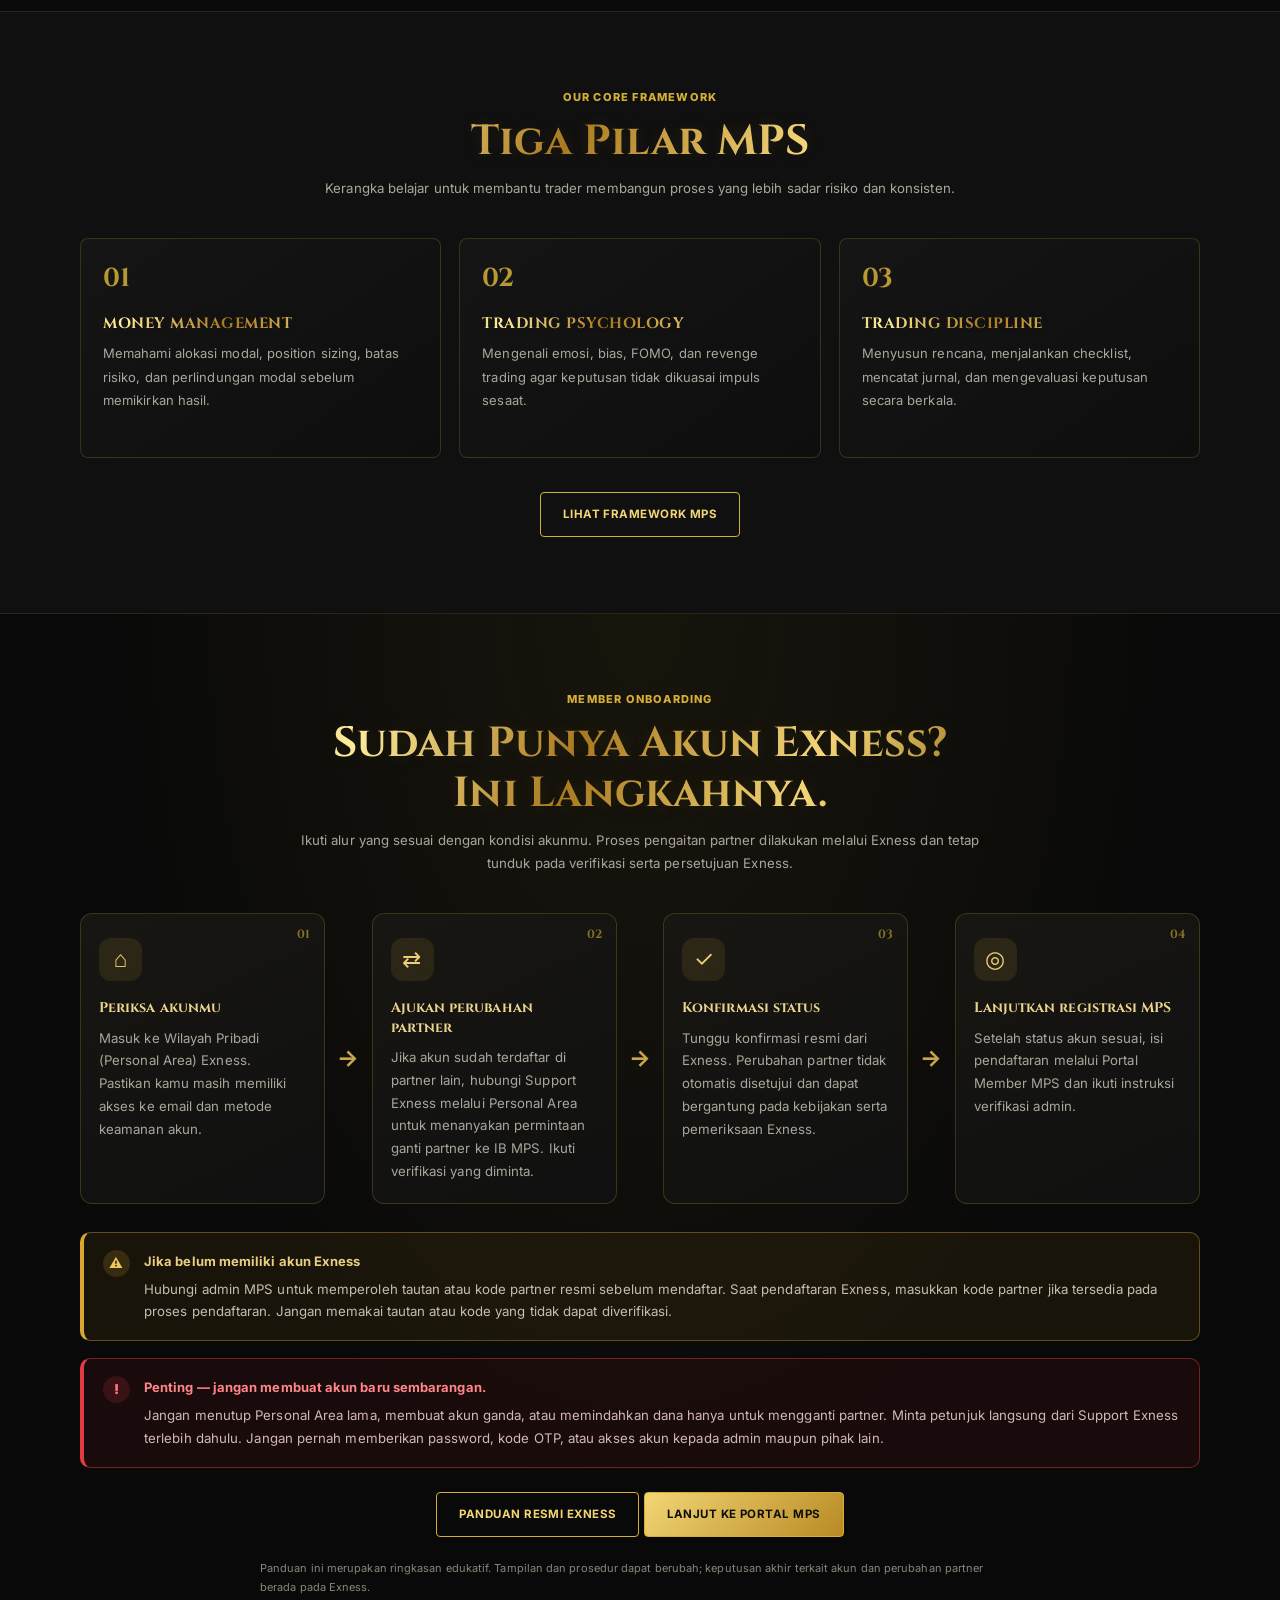
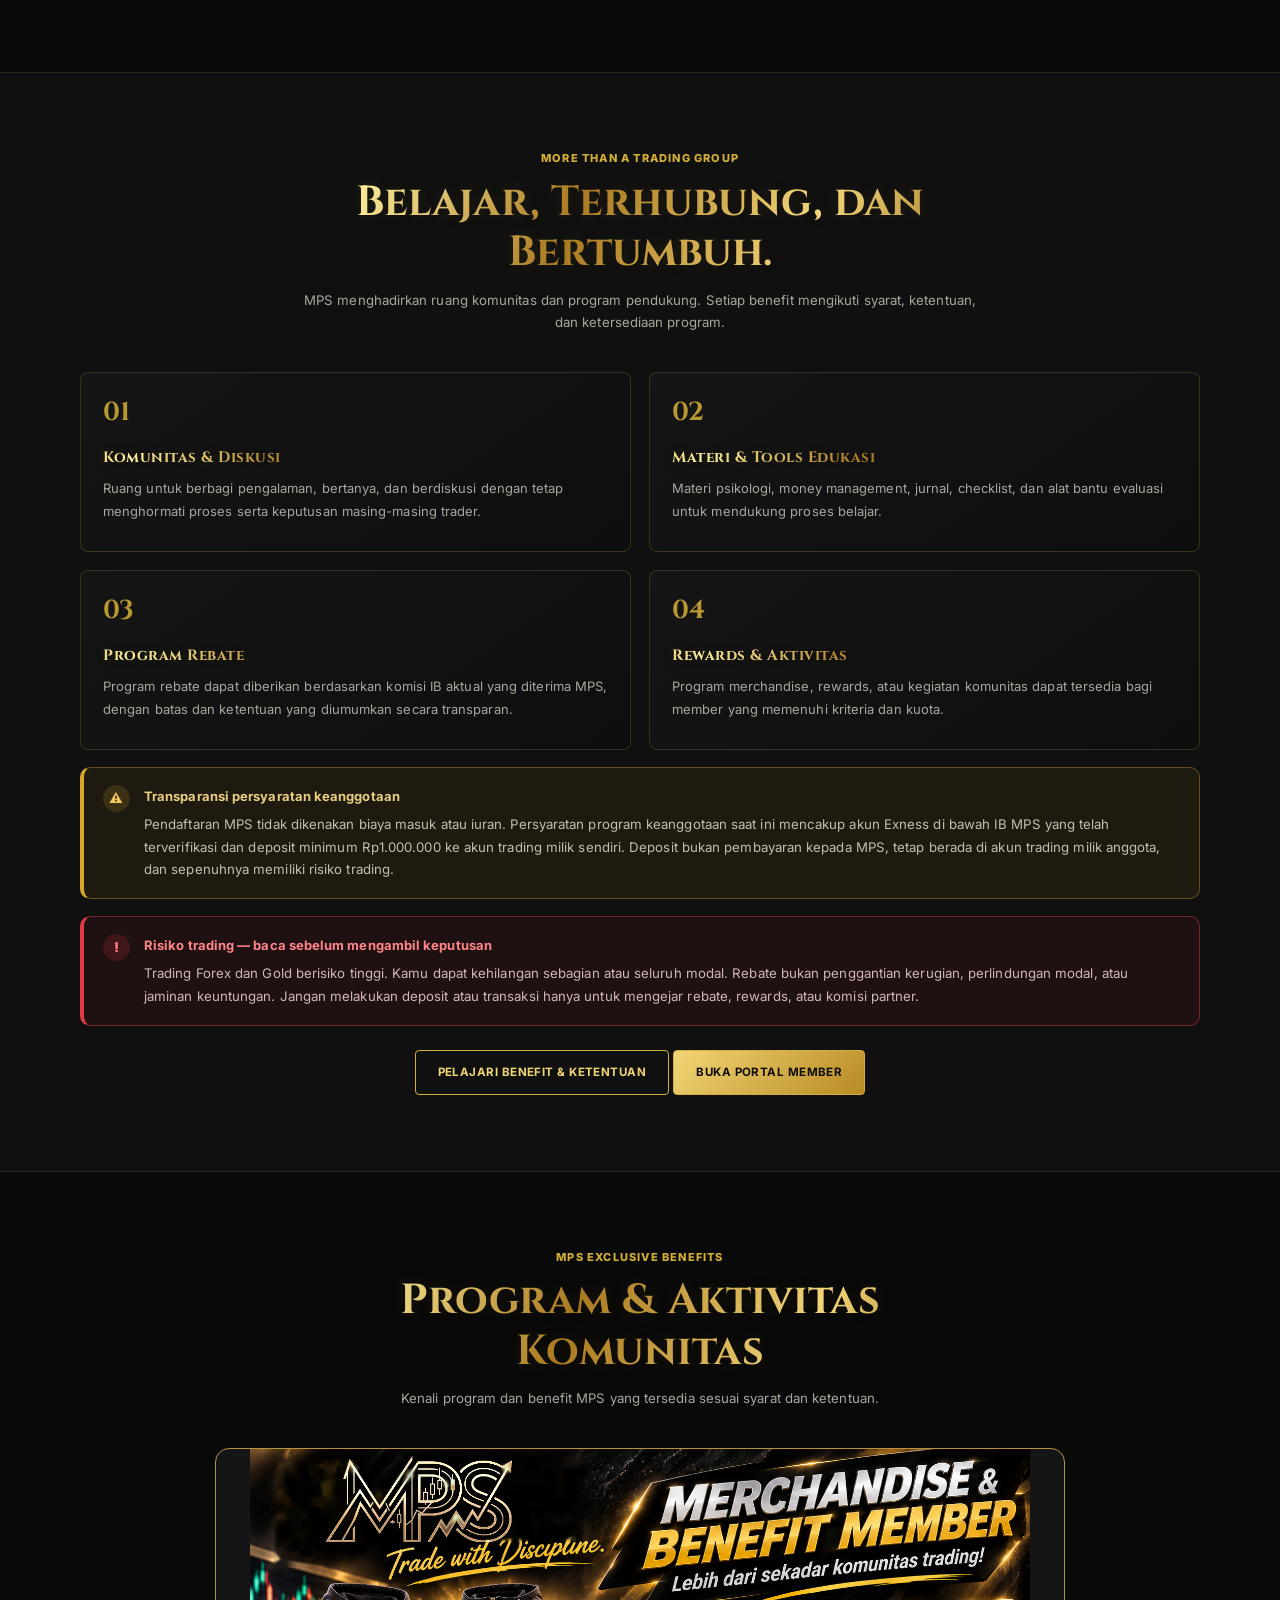
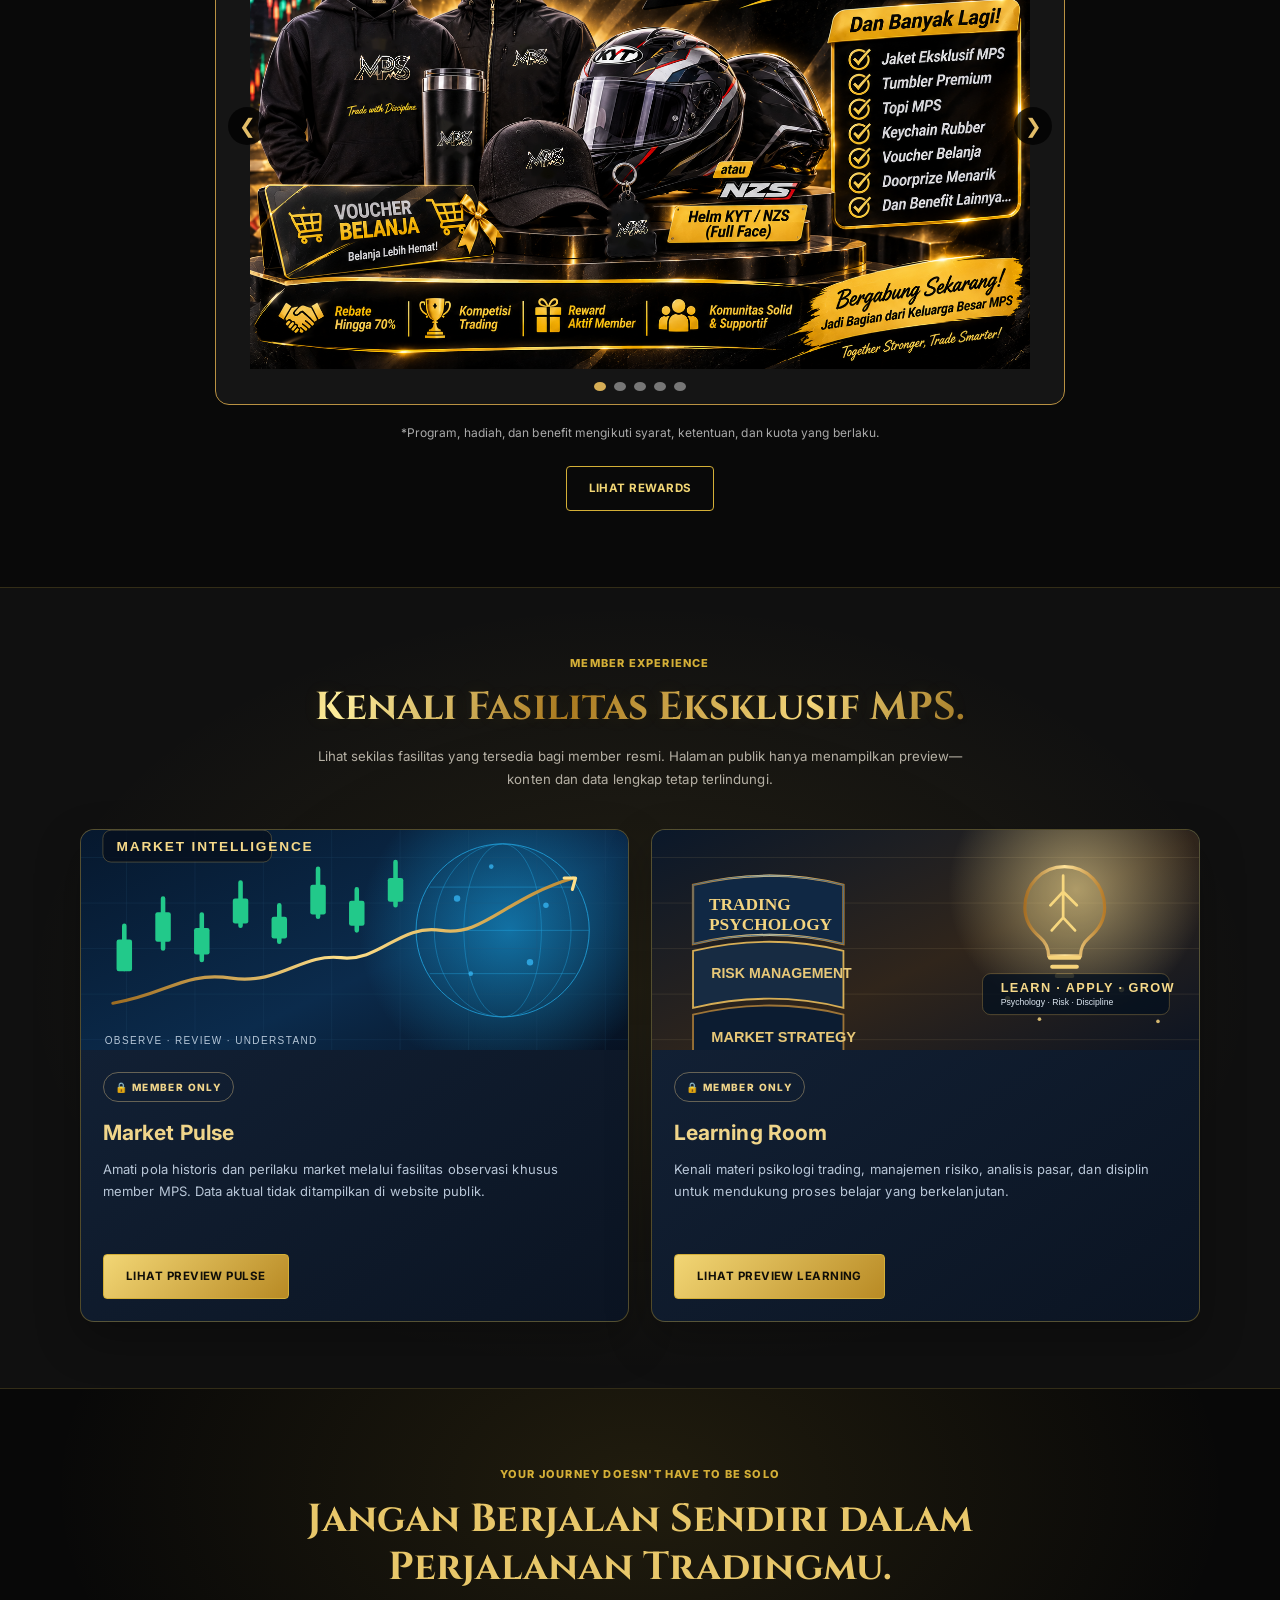
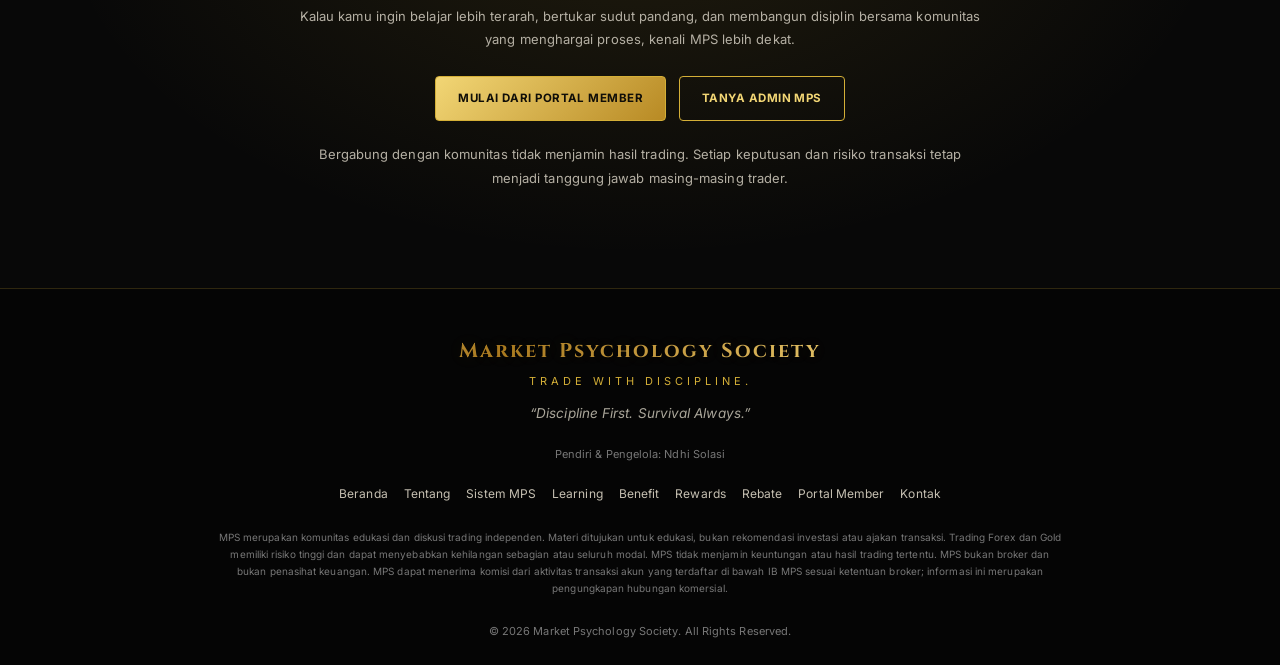
==== commit 23ebfc45: "Use refreshed responsive MPS stylesheet" ====
--- a/index.html
+++ b/index.html
@@ -7,7 +7,7 @@
   <meta name="theme-color" content="#080808">
   <title>Market Psychology Society | Trade with Discipline</title>
   <link rel="icon" href="assets/favicon.svg?v=20261104-2" type="image/svg+xml">
-  <link rel="stylesheet" href="css/style.css?v=mps-home-redesign-1">
+  <link rel="stylesheet" href="css/style.css?v=mps-responsive-20261106-1">
 </head>
 <body>
 <nav class="navbar" aria-label="Navigasi utama">
--- a/css/style.css
+++ b/css/style.css
@@ -544,3 +544,216 @@
 @media(max-width:1080px){.navbar{height:auto;min-height:76px}.nav-links{gap:10px}.nav-links a{font-size:10px}.mps-route{grid-template-columns:1fr 22px 1fr;gap:12px}.mps-route-step:nth-of-type(3){grid-column:1}.mps-route-arrow:nth-of-type(4){display:none}.mps-route-step:nth-of-type(5){grid-column:3;grid-row:2}.mps-route-arrow:nth-of-type(6){display:none}.mps-route-step:nth-of-type(7){grid-column:1;grid-row:2}}
 @media(max-width:900px){.navbar{height:76px}.nav-links{top:75px;gap:0;padding:12px 20px 20px}.nav-links li{width:100%}.nav-links a{display:block;width:100%;padding:10px 4px;font-size:13px}.nav-links .nav-join{width:max-content;padding:9px 14px;margin-top:6px}.mps-hook-grid{grid-template-columns:1fr 1fr}.mps-route{grid-template-columns:1fr 1fr;gap:13px}.mps-route-arrow{display:none}.mps-route-step:nth-of-type(n){grid-column:auto;grid-row:auto}}
 @media(max-width:620px){.mps-home-hero{min-height:unset;padding:62px 17px 66px}.hero-kicker{font-size:8px;letter-spacing:1.4px}.mps-home-hero .hero-logo{width:82px}.mps-home-hero .desc{font-size:13px}.mps-hook-grid{grid-template-columns:1fr;gap:12px}.mps-hook-card{padding:20px}.mps-quote-band{padding:20px 17px}.mps-quote-band p{font-size:13px}.mps-route{grid-template-columns:1fr;gap:10px;margin:26px 0 22px}.mps-route-step{padding:20px 17px}.mps-soft-alert,.mps-critical-alert{padding:14px 13px;gap:10px}.mps-soft-alert p,.mps-critical-alert p{font-size:11.5px}.mps-benefit-grid .card,.mps-pillar-grid .card{min-height:unset}.mps-pulse-section,.mps-final-cta{padding:55px 17px}.mps-final-cta .hero-btns{flex-direction:column;align-items:center}.mps-final-cta .btn{width:100%;max-width:330px}}
+
+
+/* MPS RESPONSIVE TYPOGRAPHY & LAYOUT — 2026-11-06
+   Final shared layer: compact explanatory copy, clear hierarchy, balanced mobile/desktop layout. */
+html {
+  -webkit-text-size-adjust: 100%;
+  text-size-adjust: 100%;
+  overflow-x: clip;
+}
+body {
+  font-size: 13.5px;
+  line-height: 1.68;
+  overflow-x: clip;
+}
+p,
+.content p,
+.content li,
+.card p,
+.page-head p,
+.section-head p,
+.desc,
+.muted,
+.mps-hook-card p,
+.mps-route-step p,
+.mps-soft-alert p,
+.mps-critical-alert p {
+  font-size: clamp(12.5px, 0.7vw + 10px, 13.25px);
+  line-height: 1.72;
+}
+li {
+  line-height: 1.68;
+}
+.content {
+  max-width: 790px;
+}
+.content h2 {
+  font-size: clamp(18px, 2vw, 22px);
+  line-height: 1.32;
+}
+.content h3,
+.card h3 {
+  font-size: clamp(14px, 1.25vw, 15px);
+  line-height: 1.38;
+}
+.eyebrow,
+.badge,
+.pill,
+.form-steps span {
+  letter-spacing: 1.2px;
+}
+.notice,
+.mps-warning {
+  font-size: 12.75px;
+  line-height: 1.7;
+}
+.field label {
+  font-size: 12.5px;
+}
+.field input,
+.field textarea,
+.field select {
+  font-size: 14px;
+  min-height: 44px;
+}
+.btn {
+  min-height: 42px;
+  font-size: 11.5px;
+  letter-spacing: .45px;
+}
+.container {
+  width: min(var(--max), calc(100% - 44px));
+}
+.card {
+  padding: 22px;
+}
+.footer-disclaimer {
+  font-size: 10px;
+  line-height: 1.7;
+}
+
+/* Keep navigation usable on compact laptops and tablets. */
+@media (max-width: 1080px) {
+  .navbar {
+    height: 76px;
+    min-height: 76px;
+    padding: 0 20px;
+  }
+  .nav-toggle {
+    display: block;
+    flex: 0 0 auto;
+  }
+  .nav-links {
+    display: none;
+    position: absolute;
+    top: 75px;
+    left: 0;
+    right: 0;
+    padding: 12px 20px 20px;
+    flex-direction: column;
+    align-items: stretch;
+    gap: 0;
+    background: #0b0b0b;
+    border-bottom: 1px solid var(--line);
+  }
+  .nav-links.open {
+    display: flex;
+  }
+  .nav-links li {
+    width: 100%;
+  }
+  .nav-links a {
+    display: block;
+    width: 100%;
+    padding: 10px 4px;
+    font-size: 13px;
+    white-space: normal;
+  }
+  .nav-links .nav-join {
+    width: max-content;
+    margin-top: 6px;
+    padding: 9px 14px;
+  }
+}
+@media (max-width: 700px) {
+  .container {
+    width: min(100% - 32px, var(--max));
+  }
+  body {
+    font-size: 13px;
+    line-height: 1.65;
+  }
+  p,
+  .content p,
+  .content li,
+  .card p,
+  .page-head p,
+  .section-head p,
+  .desc,
+  .muted,
+  .mps-hook-card p,
+  .mps-route-step p,
+  .mps-soft-alert p,
+  .mps-critical-alert p {
+    font-size: 12.5px;
+    line-height: 1.68;
+  }
+  section {
+    padding: 46px 0;
+  }
+  .page-head {
+    padding: 54px 17px 38px;
+  }
+  .page-head h1,
+  .section-head h2 {
+    font-size: clamp(22px, 6vw, 29px);
+    line-height: 1.25;
+  }
+  .content h2 {
+    font-size: 18px;
+    margin-top: 22px;
+  }
+  .content h3,
+  .card h3 {
+    font-size: 14px;
+  }
+  .card,
+  .form-card {
+    padding: 18px;
+  }
+  .notice,
+  .mps-warning {
+    padding: 13px 14px;
+    font-size: 12.25px;
+  }
+  .field {
+    margin-bottom: 14px;
+  }
+  .field input,
+  .field textarea,
+  .field select {
+    font-size: 14px;
+  }
+  .footer {
+    padding: 38px 16px 22px;
+  }
+  .footer-links {
+    gap: 10px 13px;
+  }
+  .footer-links a {
+    font-size: 11px;
+  }
+  .float-chat {
+    right: 13px;
+    bottom: 13px;
+  }
+}
+@media (max-width: 380px) {
+  .container {
+    width: calc(100% - 26px);
+  }
+  .nav-brand {
+    max-width: 72vw;
+  }
+  .nav-brand strong {
+    font-size: 9.5px;
+  }
+  .hero-btns {
+    gap: 9px;
+  }
+  .hero-btns .btn {
+    padding: 11px 15px;
+  }
+}
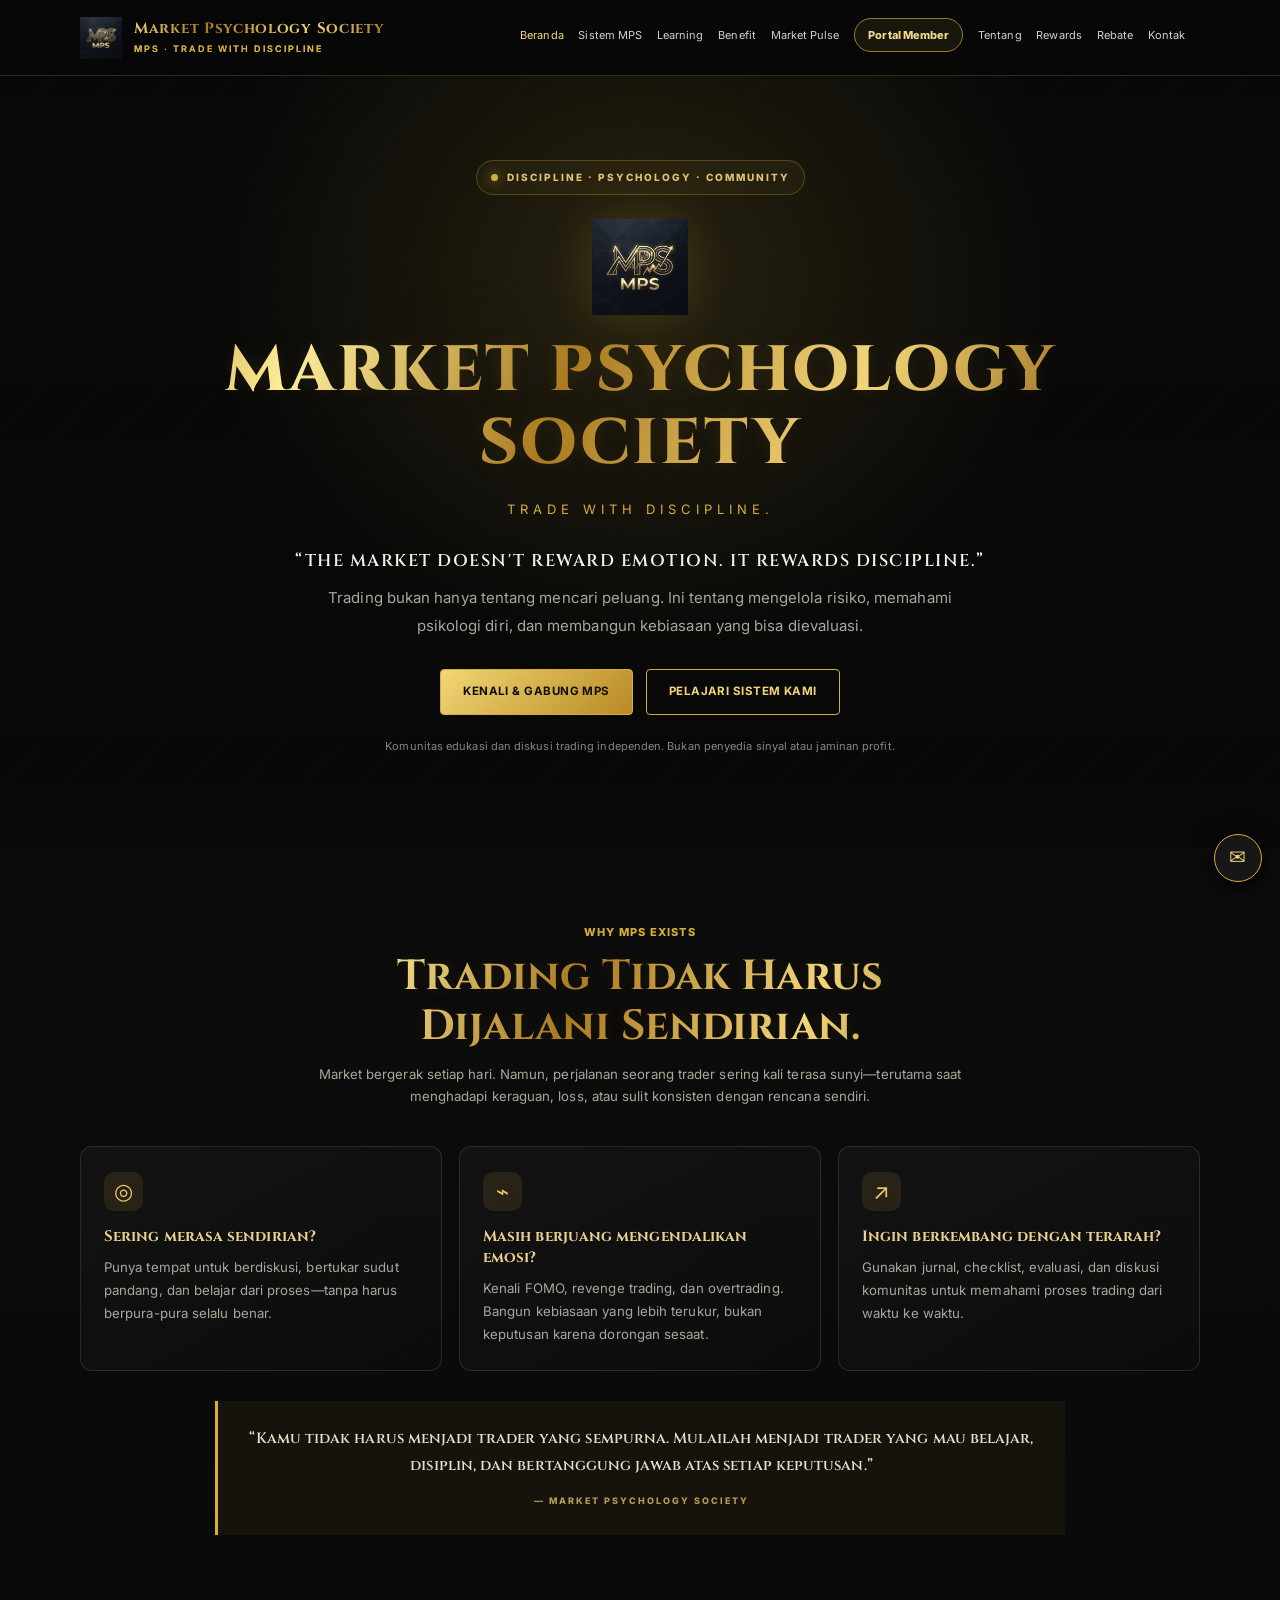
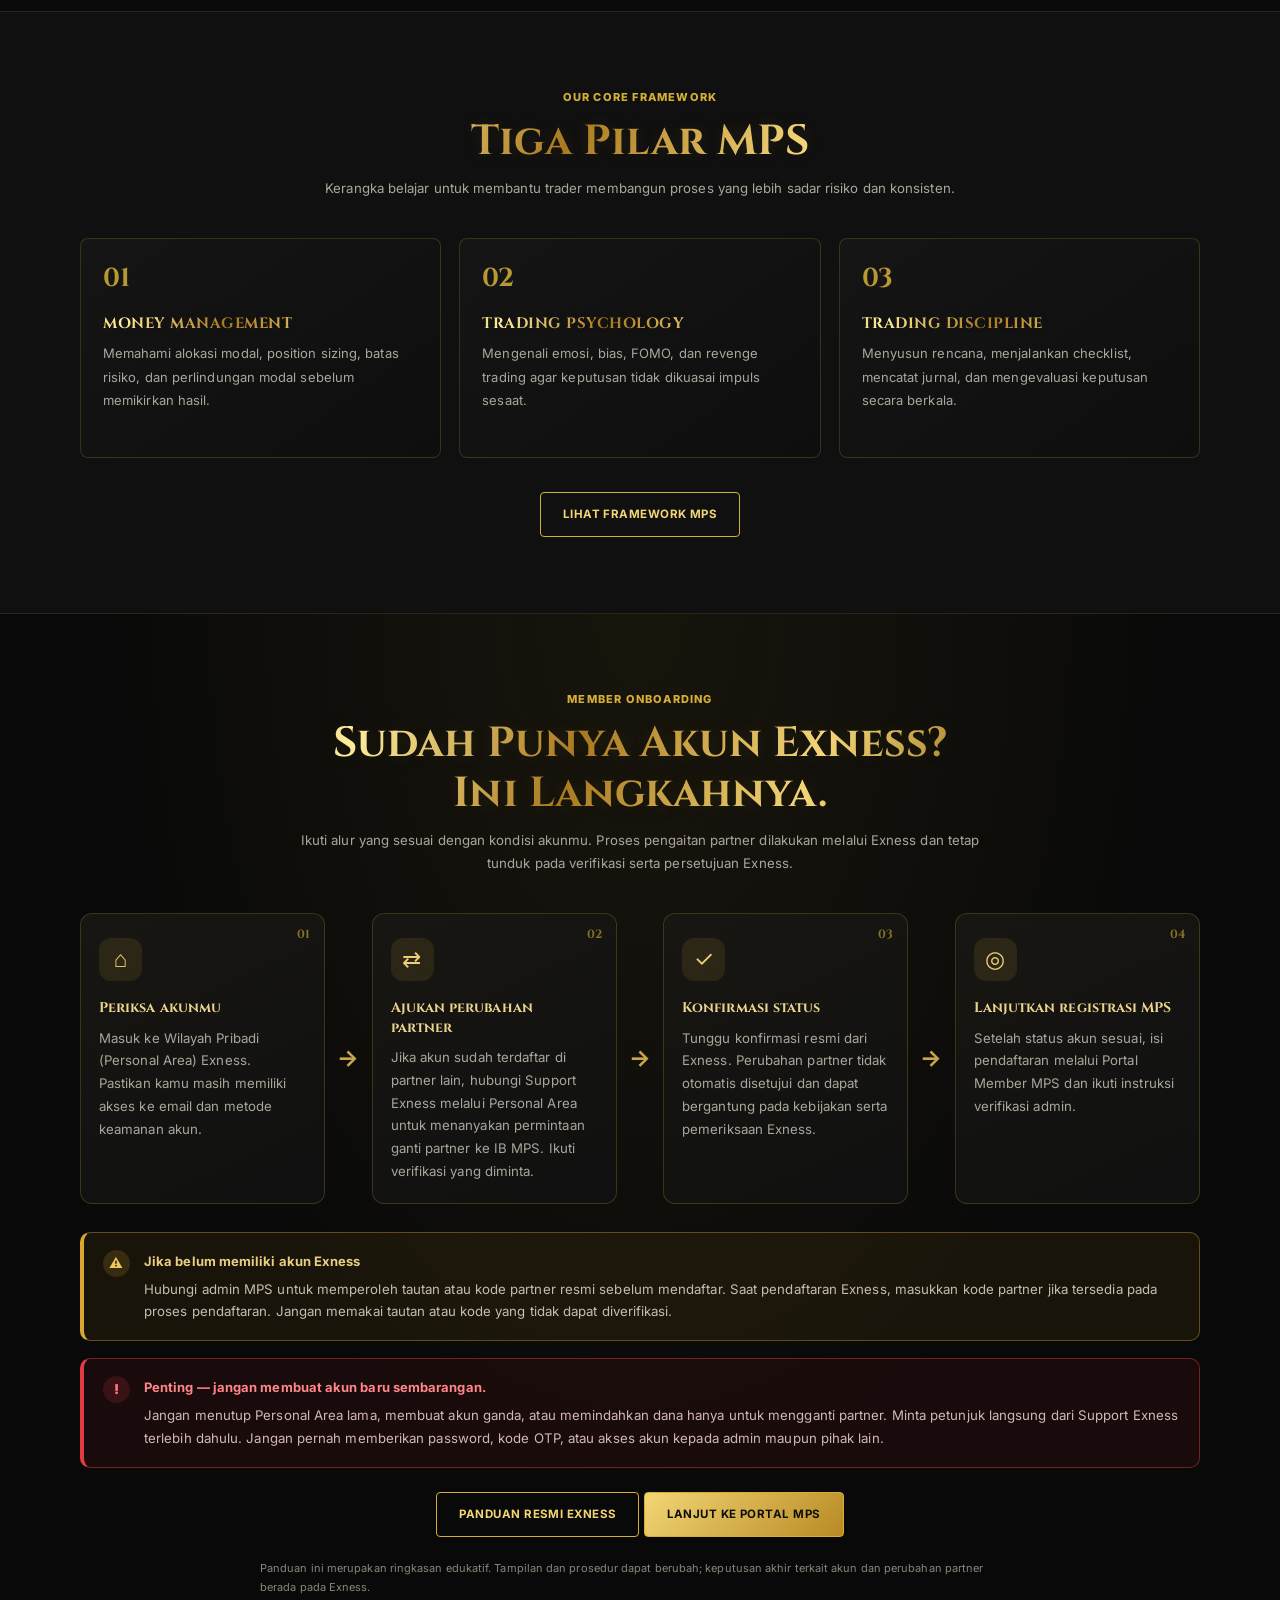
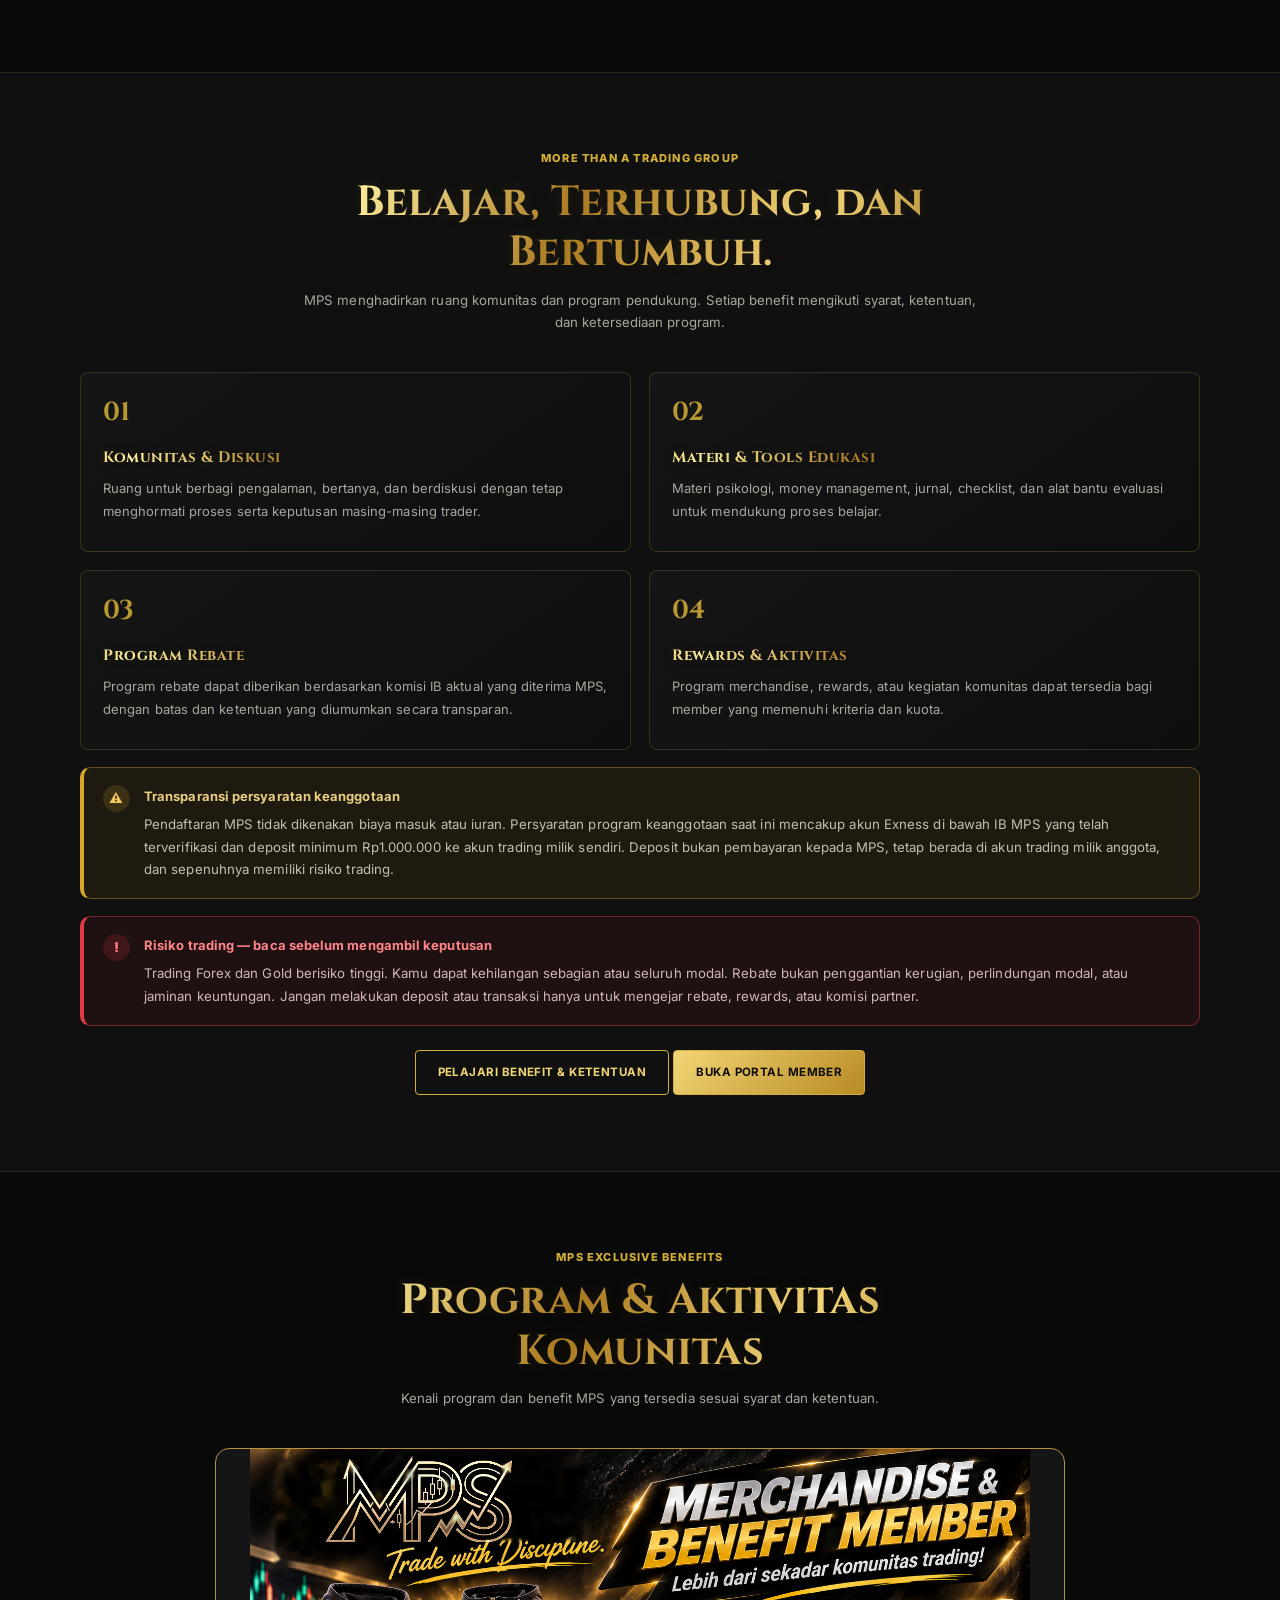
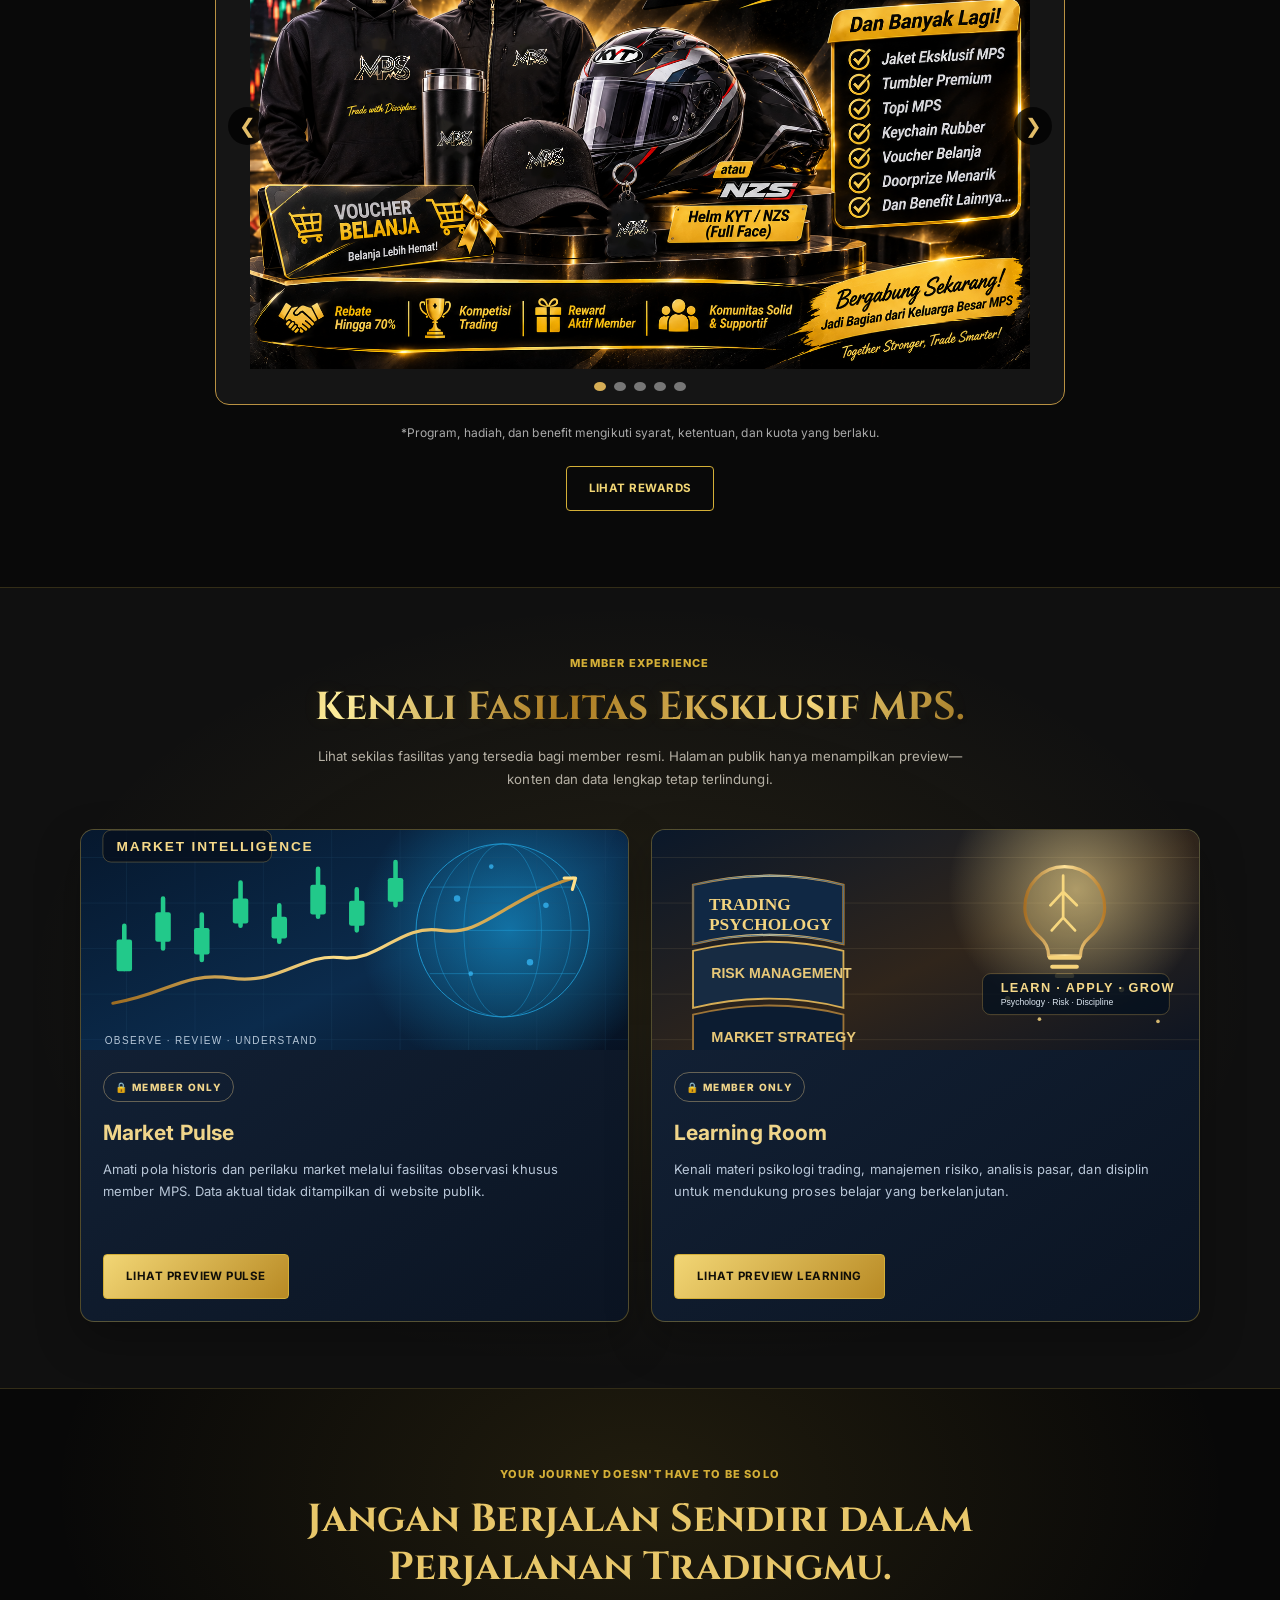
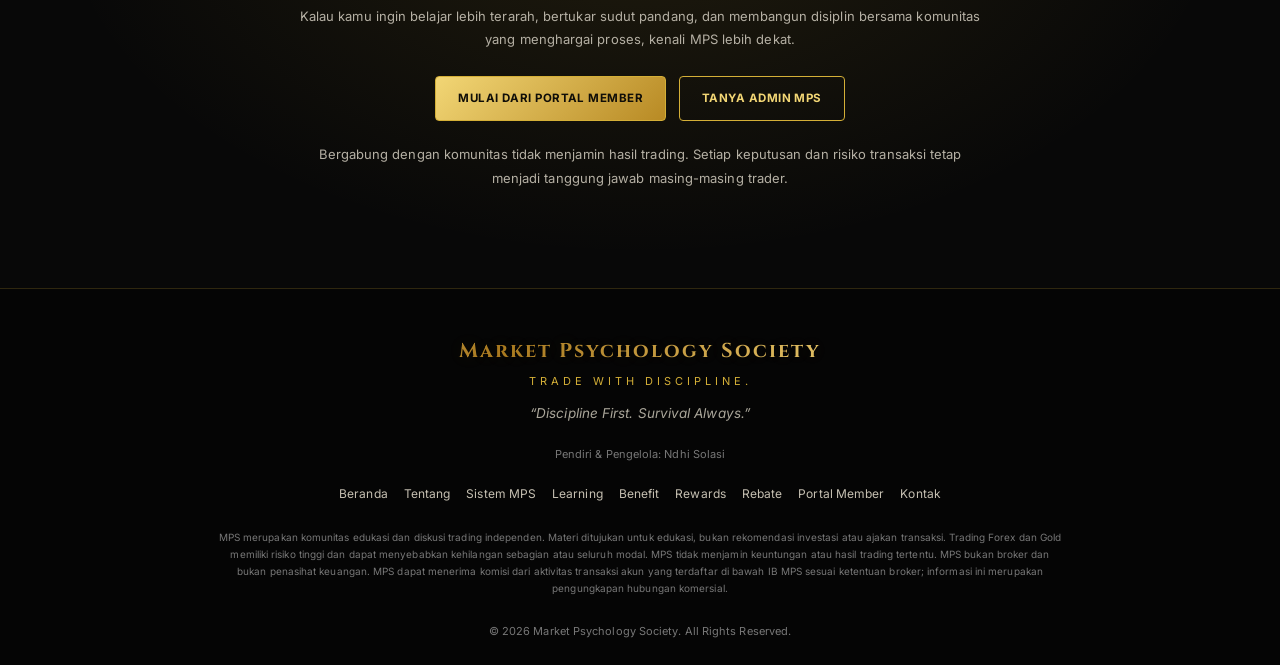
==== commit 7e1ba38e: "Add MPS installable PWA support" ====
--- a/index.html
+++ b/index.html
@@ -5,9 +5,15 @@
   <meta name="viewport" content="width=device-width, initial-scale=1">
   <meta name="description" content="Market Psychology Society — komunitas edukasi trading yang berfokus pada money management, psikologi, disiplin, dan pertumbuhan bersama.">
   <meta name="theme-color" content="#080808">
+  <link rel="manifest" href="./manifest.webmanifest">
+  <meta name="mobile-web-app-capable" content="yes">
+  <meta name="apple-mobile-web-app-capable" content="yes">
+  <meta name="apple-mobile-web-app-status-bar-style" content="black-translucent">
+  <meta name="apple-mobile-web-app-title" content="MPS">
+  <link rel="apple-touch-icon" href="./assets/mps-app-icon.svg">
   <title>Market Psychology Society | Trade with Discipline</title>
   <link rel="icon" href="assets/favicon.svg?v=20261104-2" type="image/svg+xml">
-  <link rel="stylesheet" href="css/style.css?v=mps-responsive-20261106-1">
+  <link rel="stylesheet" href="css/style.css?v=mps-cta-shine-fix-20261106">
 </head>
 <body>
 <nav class="navbar" aria-label="Navigasi utama">
@@ -24,6 +30,8 @@
     <li><a href="rewards.html">Rewards</a></li>
     <li><a href="rebate.html">Rebate</a></li>
     <li><a href="contact.html">Kontak</a></li>
+  
+    <li><button class="nav-join pwa-install-btn" id="installMpsApp" type="button" hidden>Install MPS App</button></li>
   </ul>
 </nav>
 
@@ -190,5 +198,28 @@
 <div class="float-chat"><a href="mailto:ndhisolasi.music@gmail.com" aria-label="Hubungi MPS melalui Email">✉</a></div>
 <script src="config.js"></script>
 <script src="js/main.js"></script>
+
+<script>
+(()=>{
+  const btn=document.getElementById('installMpsApp');
+  const isStandalone=()=>window.matchMedia('(display-mode: standalone)').matches||window.navigator.standalone===true;
+  if(!('serviceWorker' in navigator))return;
+  window.addEventListener('load',()=>navigator.serviceWorker.register('./sw.js',{scope:'./'}).catch(()=>{}));
+  if(!btn||isStandalone())return;
+  let installPrompt=null;
+  const ua=navigator.userAgent||'';
+  const isAppleMobile=/iPhone|iPad|iPod/i.test(ua)||(navigator.platform==='MacIntel'&&navigator.maxTouchPoints>1);
+  if(isAppleMobile){btn.hidden=false;btn.addEventListener('click',()=>alert('Untuk memasang MPS di iPhone/iPad:\n1. Buka MPS melalui Safari.\n2. Tekan tombol Share/Bagikan.\n3. Pilih “Add to Home Screen” / “Tambahkan ke Layar Utama”.\n4. Tekan Add / Tambahkan.'));}
+  window.addEventListener('beforeinstallprompt',event=>{event.preventDefault();installPrompt=event;btn.hidden=false;});
+  btn.addEventListener('click',async()=>{
+    if(isAppleMobile)return;
+    if(!installPrompt){alert('Jika opsi instalasi belum muncul, buka menu browser lalu pilih “Install app” atau “Tambahkan ke layar utama”.');return;}
+    installPrompt.prompt();
+    try{const choice=await installPrompt.userChoice;if(choice&&choice.outcome==='accepted')btn.hidden=true;}catch(_){}
+    installPrompt=null;
+  });
+  window.addEventListener('appinstalled',()=>{btn.hidden=true;installPrompt=null;});
+})();
+</script>
 </body>
 </html>
--- a/css/style.css
+++ b/css/style.css
@@ -757,3 +757,71 @@
     padding: 11px 15px;
   }
 }
+
+
+/* MPS CTA SHINE FIX — keep the moving highlight clipped to the button */
+a.btn[href="join.html"],
+a.btn[href="#joinForm"],
+a.btn[href="deposit-confirmation.html"],
+#joinForm button.btn[type="submit"],
+.join-cta,
+#step2Next a.btn-gold {
+  position: relative;
+  isolation: isolate;
+  overflow: hidden !important;
+  /* overflow clipping keeps the shine inside without clipping the button glow */
+}
+a.btn[href="join.html"]::after,
+a.btn[href="#joinForm"]::after,
+a.btn[href="deposit-confirmation.html"]::after,
+#joinForm button.btn[type="submit"]::after,
+.join-cta::after,
+#step2Next a.btn-gold::after {
+  content: "";
+  position: absolute;
+  z-index: 1;
+  top: -55%;
+  left: 0;
+  width: 38%;
+  height: 210%;
+  transform: translateX(-160%) rotate(22deg);
+  background: linear-gradient(90deg, transparent 0%, rgba(255,255,255,.04) 25%, rgba(255,255,255,.48) 50%, rgba(255,255,255,.04) 75%, transparent 100%);
+  animation: mps-cta-contained-shine 3.2s ease-in-out infinite;
+  pointer-events: none;
+}
+@keyframes mps-cta-contained-shine {
+  0%, 18% { transform: translateX(-160%) rotate(22deg); }
+  72%, 100% { transform: translateX(390%) rotate(22deg); }
+}
+/* Keep the small pointer visible inside the clipped button. */
+a.btn[href="join.html"]::before,
+a.btn[href="#joinForm"]::before,
+a.btn[href="deposit-confirmation.html"]::before,
+#joinForm button.btn[type="submit"]::before,
+.join-cta::before,
+#step2Next a.btn-gold::before {
+  top: 50%;
+  right: 10px;
+  transform: translateY(-50%);
+  animation: mps-cta-pointer-tap 1.55s ease-in-out infinite;
+}
+@keyframes mps-cta-pointer-tap {
+  0%, 100% { transform: translateY(-50%) scale(1); }
+  45%, 60% { transform: translateY(calc(-50% + 3px)) scale(.9); }
+}
+@media (prefers-reduced-motion: reduce) {
+  a.btn[href="join.html"]::after,
+  a.btn[href="#joinForm"]::after,
+  a.btn[href="deposit-confirmation.html"]::after,
+  #joinForm button.btn[type="submit"]::after,
+  .join-cta::after,
+  #step2Next a.btn-gold::after,
+  a.btn[href="join.html"]::before,
+  a.btn[href="#joinForm"]::before,
+  a.btn[href="deposit-confirmation.html"]::before,
+  #joinForm button.btn[type="submit"]::before,
+  .join-cta::before,
+  #step2Next a.btn-gold::before {
+    animation: none !important;
+  }
+}
